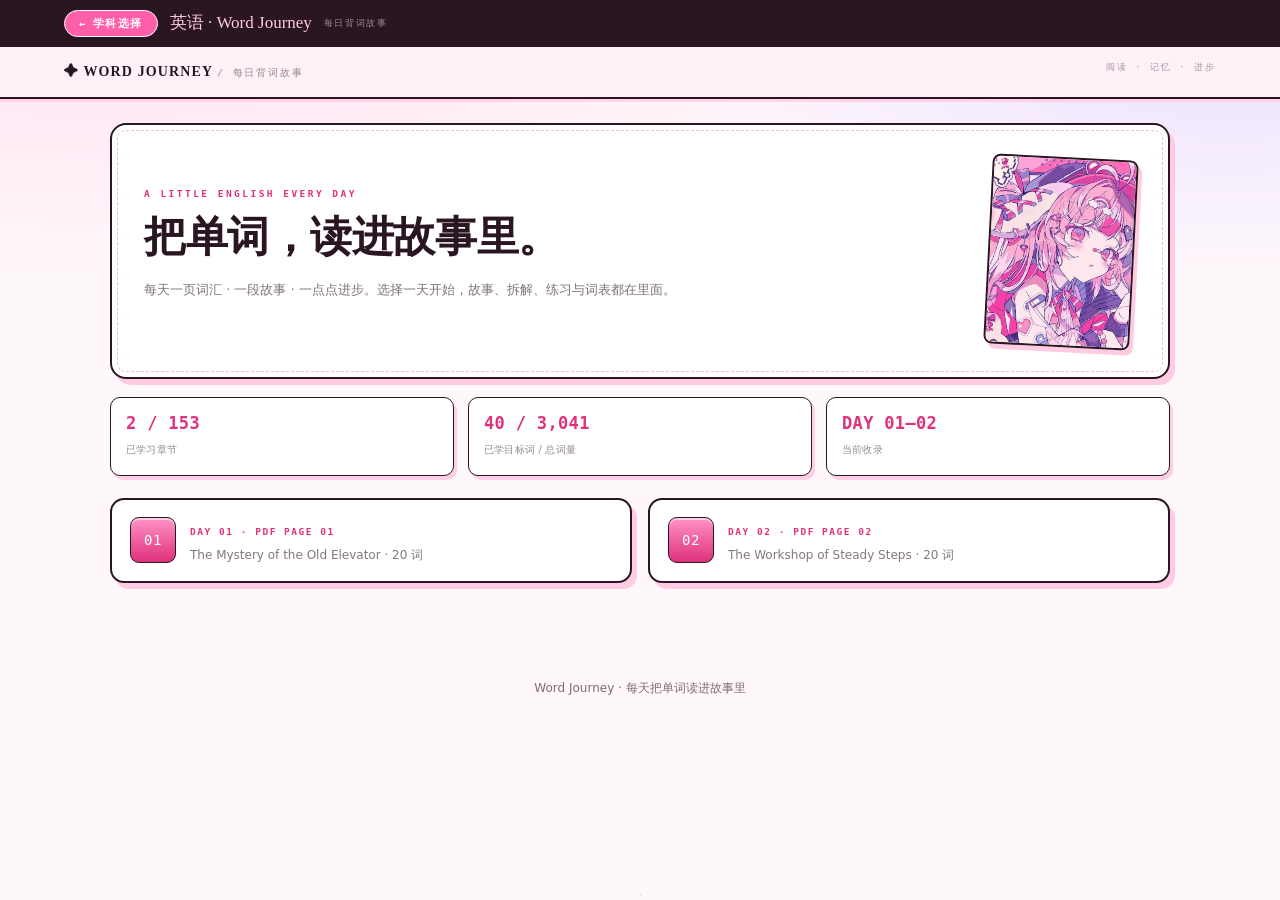
==== subjects/english/index.html @ a24a2083 "Initial commit: Y2K study room (WIP)" ====
<!DOCTYPE html>
<html lang="zh-CN"><head><meta name="robots" content="noindex, nofollow"/><meta charset="utf-8"/><meta content="width=device-width, initial-scale=1" name="viewport"/>
<title>Word Journey · 每日背词故事</title>
<style>
:root{--paper:#fff8fb;--card:#fff8fb;--ink:#2a1622;--muted:#7a6472;--sage:#ffe4f0;--green:#e0317c;--line:#f0dbe6;--gold:#ff8fc4}
*{box-sizing:border-box}body{margin:0;background:var(--paper);color:var(--ink);font:15px/1.7 system-ui,-apple-system,"Segoe UI",sans-serif}header{padding:16px max(5vw,20px);background:#fff8fbed;position:sticky;top:0;border-bottom:1px solid var(--line);backdrop-filter:blur(10px);z-index:2;display:flex;justify-content:space-between}.brand{font-weight:800}.brand span{color:var(--green)}main{max-width:1100px;margin:auto;padding:30px 20px 70px}.hero{padding:34px;background:linear-gradient(120deg,#e7eee4,#f3eadb);border-radius:24px;display:flex;justify-content:space-between;align-items:center}.eyebrow{font-size:12px;letter-spacing:2px;color:var(--green);font-weight:800}.hero h1{font-size:clamp(28px,4vw,42px);margin:8px 0}.hero p{color:#5d6a60;max-width:550px}.book{font-size:78px}.stats{display:grid;grid-template-columns:repeat(3,1fr);gap:12px;margin:18px 0}.stat,.panel{background:var(--card);border:1px solid var(--line);border-radius:18px;padding:18px}.stat b{font-size:23px;display:block}.stat small,.muted{color:var(--muted)}.layout{display:grid;grid-template-columns:235px 1fr;gap:18px}.panel h3{margin:0 0 14px}.days{display:grid;grid-template-columns:repeat(5,1fr);gap:7px}.day{display:block;text-align:center;text-decoration:none;padding:8px 0;border:1px solid var(--line);background:white;border-radius:9px;color:var(--muted);font-size:13px}.day.active{background:var(--green);color:white;border-color:var(--green)}.day.pending{opacity:.48}.progress{height:6px;background:#eee;border-radius:10px;margin:12px 0}.progress span{display:block;width:.65%;height:100%;background:var(--green)}.head{display:flex;justify-content:space-between;gap:12px}.head h2{margin:4px 0;font-size:26px}.tag{background:var(--sage);color:var(--green);padding:5px 10px;border-radius:30px;font-size:12px;height:max-content}.controls{display:flex;flex-wrap:wrap;gap:8px;margin:16px 0}.toggle{position:absolute;opacity:0;width:1px;height:1px}.control-label{display:inline-block;border:1px solid var(--line);background:white;border-radius:10px;padding:9px 12px;cursor:pointer;user-select:none;font-size:14px}.control-label.primary{background:var(--green);color:white;border-color:var(--green)}.control-label:hover{filter:brightness(.97)}.story{font:18px/1.95 Georgia,"Times New Roman",serif;padding:5px 2px}.story p{margin:0 0 17px}.word{font-weight:bold;color:#c02361;background:linear-gradient(transparent 60%,#e6eee0 60%)}.translation,.answers{display:none;background:#fff8fb;border-left:3px solid #a2e5df;padding:14px;margin:15px 0;border-radius:0 12px 12px 0}.section{margin-top:25px}.table{border-collapse:collapse;width:100%;font-size:14px}.table th,.table td{text:text-align:left;text-align:left;border-bottom:1px solid var(--line);padding:10px}.table th{color:var(--muted);background:#fdf5fa}.table td:nth-child(2){font-weight:bold;color:var(--green)}.tip{background:#fdf5fa;padding:14px;border-radius:12px;color:#6b5560}.quiz{display:grid;gap:9px}.q{padding:12px;border:1px solid var(--line);border-radius:11px}.q input{border:0;border-bottom:1px solid #ccc;padding:5px;width:125px;font:inherit}.notice{margin-top:18px;background:#f4f1e8;padding:15px;border-radius:12px;color:#6b5560}.coming{margin-top:20px;padding:15px;border:1px dashed #d7d6cd;border-radius:12px;color:var(--muted)}footer{text-align:center;color:var(--muted);font-size:12px;padding:25px}
/* Native HTML disclosure widgets: no JavaScript required */
details.disclosure{margin:16px 0;border:1px solid var(--line);border-radius:12px;background:#fff;padding:12px 15px}details.disclosure>summary{cursor:pointer;font-weight:700;color:var(--green);list-style:none}details.disclosure>summary::-webkit-details-marker{display:none}details.disclosure>summary:after{content:"＋";float:right}details.disclosure[open]>summary:after{content:"－"}details.disclosure .inside{padding-top:12px}
@media(max-width:760px){.layout{grid-template-columns:1fr}.hero{padding:23px}.book{font-size:55px}.stats{gap:7px}.stat{padding:12px}.days{grid-template-columns:repeat(7,1fr)}}

/* Interactive word hints and quiz grading */
.wordhint{display:inline;position:relative} .wordhint>summary{display:inline;cursor:pointer;color:#c02361;font-weight:700;text-decoration:none;list-style:none} .wordhint>summary::-webkit-details-marker{display:none} .wordhint[open]>.hintbox{display:inline-block} .hintbox{display:none;position:relative;background:#fff8fb;border:1px solid #a2e5df;box-shadow:0 5px 16px #2a162218;border-radius:9px;padding:7px 10px;margin:3px 4px;font:13px/1.5 system-ui,sans-serif;color:#2a1622;vertical-align:middle} .hintbox b{color:#e0317c}
.quiz-tools{display:flex;flex-wrap:wrap;gap:8px;margin:14px 0} .quiz-btn{border:1px solid var(--line);border-radius:10px;background:var(--green);color:white;padding:9px 14px;font:inherit;cursor:pointer} .quiz-btn.secondary{background:white;color:var(--ink)} .quiz .q{display:flex;align-items:center;gap:8px;flex-wrap:wrap} .quiz .q input{width:min(240px,48vw);border:1px solid #cfcfc5;border-radius:7px;padding:7px 9px;background:#fff8fb} .quiz .q.correct{border-color:#2fb6b0;background:#effbf9} .quiz .q.incorrect{border-color:#e8709f;background:#fff1f7} .feedback{font-size:13px;font-weight:700} .grade-summary{display:none;padding:12px 15px;border-radius:12px;background:#f5f2fa;margin:12px 0;font-weight:700}

/* Click-to-translate every word in the English story */
.story .wordhint{display:inline-block;position:relative;vertical-align:baseline}
.story .wordhint>summary{display:inline;cursor:pointer;color:inherit;font-weight:inherit;text-decoration:none;list-style:none}
.story .wordhint>summary::-webkit-details-marker{display:none}
.story .wordhint .hintbox{display:none;position:absolute;z-index:5;left:0;top:calc(100% + 4px);min-width:125px;max-width:220px;white-space:normal;background:#fff8fb;border:1px solid #a2e5df;box-shadow:0 5px 16px #2a162218;border-radius:9px;padding:7px 10px;font:13px/1.5 system-ui,sans-serif;color:#2a1622}
.story .wordhint[open] .hintbox{display:block}
.story .wordhint.target-word>summary{font-weight:700;color:#c02361;background:linear-gradient(transparent 60%,#e6eee0 60%)}


/* New independent sentence-analysis module; deliberately does not alter existing lesson styling */
.grammar-module{margin-top:24px;border:1px solid var(--line);border-radius:18px;background:var(--card);padding:18px}
.grammar-module>summary{cursor:pointer;list-style:none;font-weight:800;color:var(--green);font-size:18px}
.grammar-module>summary::-webkit-details-marker{display:none}
.grammar-module>summary:after{content:"＋";float:right}
.grammar-module[open]>summary:after{content:"－"}
.grammar-intro{background:#fdf5fa;padding:12px;border-radius:12px;margin:12px 0;color:#6b5560}
.grammar-sentence{border:1px solid var(--line);border-radius:12px;padding:13px;margin:12px 0;background:#fff8fb}
.grammar-sentence h4{margin:0 0 8px;color:var(--green)}
.grammar-sentence .en{font:18px/1.8 Georgia,"Times New Roman",serif}
.grammar-sentence .zh{color:var(--muted);margin:5px 0 10px}
.grammar-sentence .explain{font-size:14px;line-height:1.75}
.grammar-sentence details.word-explain{display:inline-block;margin:4px 2px;vertical-align:baseline}
.grammar-sentence details.word-explain summary{cursor:pointer;display:inline;color:var(--green);font-weight:700;list-style:none;border-bottom:1px dotted #9eb59e}
.grammar-sentence details.word-explain summary::-webkit-details-marker{display:none}
.grammar-sentence details.word-explain .why{display:block;background:#fff8fb;border:1px solid #a2e5df;border-radius:9px;padding:8px 10px;margin-top:5px;max-width:520px}

.grammar-module .grammar-map{background:#f5f7f3;border:1px solid var(--line);border-radius:12px;padding:13px 15px;margin:14px 0 18px;line-height:1.75}.grammar-module .grammar-tags{display:flex;flex-wrap:wrap;gap:6px;margin:8px 0 12px}.grammar-module .grammar-tag{display:inline-block;background:#e8efe5;color:#355d3a;border-radius:999px;padding:3px 9px;font-size:12px}.grammar-module .grammar-map small{color:var(--muted)}

.advanced-fill{display:block;width:100%;max-width:100%;min-width:0;overflow:visible;box-sizing:border-box}
.advanced-fill .inside,.advanced-fill .section{width:100%;max-width:100%;min-width:0;box-sizing:border-box}
.advanced-fill .fill-bank{border:1px solid var(--line);background:#f5f7f3;border-radius:12px;padding:12px;margin:12px 0;width:100%;max-width:100%;box-sizing:border-box}
.advanced-fill .fill-words{margin-top:6px;line-height:1.9;overflow-wrap:anywhere;word-break:normal}
.advanced-fill .fill-passage{display:block;line-height:2;padding:12px 0;width:100%;max-width:100%;min-width:0;box-sizing:border-box;overflow-wrap:normal;word-break:normal;white-space:normal}
.advanced-fill .fill-slot{display:inline-block;vertical-align:baseline;white-space:nowrap;max-width:100%;margin:2px 2px;box-sizing:border-box}
.advanced-fill .fill-slot select{display:inline-block;flex:none;box-sizing:border-box;border:1px solid #cfcfc5;border-radius:7px;background:#fff8fb;padding:5px 7px;width:132px;min-width:132px;max-width:132px;font:inherit;font-size:14px;vertical-align:baseline;white-space:normal}
.advanced-fill .fill-controls{display:flex;gap:8px;flex-wrap:wrap;margin:12px 0}
.advanced-fill .fill-result{display:none;padding:12px;border-radius:12px;background:#f5f2fa;margin:12px 0;font-weight:700;overflow-wrap:anywhere}
.advanced-fill .fill-explanations{border-top:1px solid var(--line);padding-top:12px;width:100%;max-width:100%;min-width:0;overflow-wrap:anywhere;box-sizing:border-box}
.advanced-fill .fill-translation{background:#fdf5fa;border-radius:12px;padding:14px;line-height:1.9}
.advanced-fill .fill-pos-grid{display:grid;grid-template-columns:repeat(2,minmax(0,1fr));gap:12px;margin:12px 0}
.advanced-fill .fill-pos-card{border:1px solid var(--line);border-radius:12px;background:#fff8fb;padding:12px;min-width:0}
.advanced-fill .fill-pos-title{font-weight:800;color:var(--green);border-bottom:1px solid var(--line);padding-bottom:7px;margin-bottom:8px}
.advanced-fill .fill-pos-item{display:flex;gap:10px;align-items:baseline;flex-wrap:wrap;padding:4px 0;line-height:1.7}
.advanced-fill .fill-pos-item b{min-width:100px;color:#2a1622}
.advanced-fill .fill-pos-item span{color:var(--muted)}
.advanced-fill .fill-explanations ol{padding-left:1.5em;line-height:1.9}
.advanced-fill .fill-explanations li{margin:0 0 9px}
.advanced-fill select.correct{border-color:#2fb6b0;background:#effbf9}
.advanced-fill select.incorrect{border-color:#e8709f;background:#fff1f7}
@media(max-width:700px){.advanced-fill .fill-passage{font-size:15px;line-height:1.9;padding:8px 0}.advanced-fill .fill-slot select{width:124px;min-width:124px;max-width:124px;font-size:13px;padding:4px}.advanced-fill .fill-pos-grid{grid-template-columns:1fr}.advanced-fill .fill-pos-item b{min-width:90px}}

/* Final overflow fix: allow grid content to shrink and inline blanks to wrap naturally */
.layout{grid-template-columns:235px minmax(0,1fr)}
.layout>*{min-width:0}
.advanced-fill{width:100%;min-width:0;max-width:100%;overflow:hidden}
.advanced-fill .inside,.advanced-fill .section,.advanced-fill .fill-passage{min-width:0;width:100%;max-width:100%;overflow-wrap:break-word;word-wrap:break-word}
.advanced-fill .fill-passage{white-space:normal;line-height:2.05}
.advanced-fill .fill-slot{display:inline;white-space:normal;max-width:100%;margin:0 1px}
.advanced-fill .fill-slot select{display:inline;width:clamp(88px,11vw,118px);min-width:0;max-width:100%;vertical-align:baseline;padding:4px 5px;font-size:13px}
.advanced-fill .fill-bank,.advanced-fill .fill-explanations,.advanced-fill .fill-translation{min-width:0;max-width:100%;overflow-wrap:anywhere}
@media(max-width:760px){.layout{grid-template-columns:minmax(0,1fr)}.advanced-fill .fill-slot select{width:108px;max-width:100%;font-size:12px}}

/* ===== 进阶练习美化覆盖层（题目与批改逻辑不变） ===== */
#advanced-fill .section h3{font-size:20px;margin:4px 0 6px;letter-spacing:.2px}
#advanced-fill .section>p.muted{background:#fdf5fa;border-left:3px solid var(--sage);padding:10px 12px;border-radius:0 10px 10px 0;margin:10px 0 16px;line-height:1.8}
#advanced-fill .fill-bank{background:linear-gradient(135deg,#f3f7f1,#f8f5ec);border:1px solid var(--line);border-radius:16px;padding:16px 18px;box-shadow:0 2px 10px #2a16220a}
#advanced-fill .fill-bank>b{display:inline-flex;align-items:center;gap:6px;color:var(--green);font-size:13px;letter-spacing:.5px}
#advanced-fill .fill-words{display:flex;flex-wrap:wrap;gap:8px;margin-top:12px}
#advanced-fill .fw-chip{display:inline-flex;align-items:center;padding:6px 12px;border-radius:999px;background:#fff8fb;border:1px solid var(--line);font:600 13px/1.2 Georgia,"Times New Roman",serif;color:#2a1622;box-shadow:0 1px 3px #2a162208}
#advanced-fill .fw-chip:nth-child(odd){background:#f3f7f1}
#advanced-fill .fill-passage{background:var(--card);border:1px solid var(--line);border-radius:18px;padding:22px 22px 18px;font:17px/2.1 Georgia,"Times New Roman",serif;box-shadow:0 2px 12px #2a16220a;margin:6px 0}
#advanced-fill .fill-slot{margin:0 3px}
#advanced-fill .fill-slot select{border:1px solid #d3d6c9;border-radius:10px;background:#fbfcf7;padding:5px 8px;font:600 13px system-ui,sans-serif;color:#2a1622;box-shadow:inset 0 1px 2px #2a162208;transition:border-color .15s,box-shadow .15s,background .15s}
#advanced-fill .fill-slot select:focus{outline:none;border-color:var(--green);box-shadow:0 0 0 3px #ffe4f0}
#advanced-fill .fill-slot select.correct{border-color:#2fb6b0;background:#effbf9;box-shadow:0 0 0 3px #e3f0e2}
#advanced-fill .fill-slot select.incorrect{border-color:#e8709f;background:#fff1f7;box-shadow:0 0 0 3px #fbe7e4}
#advanced-fill .fill-controls{margin:16px 0 4px}
#advanced-fill .fill-controls .quiz-btn{border-radius:12px;padding:10px 18px;font-weight:700;box-shadow:0 2px 6px #2a162214;transition:transform .12s,filter .12s}
#advanced-fill .fill-controls .quiz-btn:hover{filter:brightness(1.03);transform:translateY(-1px)}
#advanced-fill .fill-controls .quiz-btn.secondary{background:white}
#advanced-fill .fill-result{border-radius:14px;padding:14px 16px;background:linear-gradient(135deg,#f5f2fa,#e9f1e6);border-left:4px solid var(--green);box-shadow:0 2px 8px #2a16220a}
#advanced-fill .fill-explanations{border-top:1px dashed var(--line);padding-top:18px;margin-top:18px}
#advanced-fill .fill-explanations h4{margin:18px 0 10px;font-size:15px;color:var(--green)}
#advanced-fill .fill-translation{background:linear-gradient(135deg,#fdf5fa,#f4f1e6);border:1px solid var(--line);border-left:4px solid var(--gold);border-radius:14px;padding:16px 18px}
#advanced-fill .fill-pos-grid{gap:14px}
#advanced-fill .fill-pos-card{background:#fff;border:1px solid var(--line);border-radius:16px;padding:14px 16px;box-shadow:0 1px 6px #2a162208;border-top:3px solid var(--sage)}
#advanced-fill .fill-pos-title{display:inline-block;color:var(--green);background:#eef3ea;border-radius:999px;padding:4px 12px;font-size:13px;border-bottom:none;margin-bottom:10px}
#advanced-fill .fill-pos-item b{color:#2a1622}
#advanced-fill .fill-explanations ol{list-style:none;padding-left:0;display:grid;gap:10px}
#advanced-fill .fill-explanations li{background:#fff8fb;border:1px solid var(--line);border-radius:12px;padding:11px 14px 11px 42px;position:relative;line-height:1.75}
#advanced-fill .fill-explanations li::before{content:counter(list-item);position:absolute;left:12px;top:11px;width:20px;height:20px;border-radius:50%;background:var(--sage);color:var(--green);font-size:12px;font-weight:800;display:flex;align-items:center;justify-content:center}
#advanced-fill .fill-explanations>p{background:#fdf5fa;border:1px dashed #d9d2bd;border-radius:12px;padding:12px 14px;color:#6b5560;margin-top:12px;line-height:1.8}
@media(max-width:700px){#advanced-fill .fill-passage{padding:16px 15px;font-size:15px}#advanced-fill .fill-pos-grid{grid-template-columns:1fr}}



@import url("https://miaoda.feishu.cn/fonts/css2?family=Mali:wght@400;500;600&family=Itim&display=swap");
/* ===== Momonga Fluffy Sky · 主题覆盖层（题目与逻辑不变） ===== */
:root{
  --mo-sky:#ffc9e2; --mo-sky-deep:#e0317c; --mo-cream:#fff1f8; --mo-paper:#fff8fb;
  --mo-blush:#ff9ecb; --mo-blush-deep:#e0317c; --mo-sage:#a2e5df; --mo-ink:#2a1622;
  --mo-ink-soft:rgba(42,22,34,.55); --mo-line:rgba(42,22,34,.28); --mo-sky-soft:#ffe4f0;
  --mo-field:#fff8fb;
}
::selection{background:var(--mo-sky);color:var(--mo-ink)}
body{
  font-family:"Mali","Itim","PingFang SC","Hiragino Sans GB","Microsoft YaHei",system-ui,sans-serif;
  color:var(--mo-ink);
  background:#b7d9f2 url("../../assets/img/60a34b94.jpg") center bottom / cover no-repeat fixed;
}
@media(max-width:1000px){ body{background-image:url("../../assets/img/34bedcdf.jpg")} }

/* 顶栏 */
header{background:var(--mo-cream);border-bottom:2px solid var(--mo-ink);box-shadow:0 3px 0 rgba(255,201,226,.7);backdrop-filter:none}
.brand{font-family:"Itim","Mali",sans-serif;letter-spacing:.5px}
.brand span{color:var(--mo-sky-deep)}
.muted{color:var(--mo-ink-soft)}

/* 主视觉 */
.hero{position:relative;overflow:hidden;background:var(--mo-paper);border:2px solid var(--mo-ink);
  border-radius:22px;outline:1.5px dashed rgba(224,49,124,.55);outline-offset:-8px;
  box-shadow:0 4px 0 rgba(255,201,226,.9);padding:34px}
.hero::after{content:"";position:absolute;top:10px;right:20px;width:196px;aspect-ratio:900/294;
  background:url("../../assets/img/73f0f8f2.png") center/contain no-repeat;pointer-events:none}
.eyebrow{color:var(--mo-sky-deep);letter-spacing:3px}
.hero h1{font-family:"Itim","Mali",sans-serif;color:var(--mo-ink)}
.hero p{color:#6d5a61;max-width:46%}
.book{display:none}

/* 统计卡片 */
.stats{gap:14px}
.stat{background:var(--mo-paper);border:2px solid var(--mo-ink);border-radius:20px;box-shadow:0 4px 0 rgba(255,201,226,.9)}
.stat b{color:var(--mo-sky-deep);font-family:"Itim"}
.stat small{color:var(--mo-ink-soft)}

/* 侧栏目录 */
.panel{background:var(--mo-paper);border:2px solid var(--mo-ink);border-radius:22px;box-shadow:0 4px 0 rgba(255,201,226,.9)}
.panel h3{color:var(--mo-ink)}
.progress{background:var(--mo-sky-soft)}
.progress span{background:var(--mo-sky-deep)}
.days{gap:8px}
.day{background:#fff;border:1.5px solid var(--mo-line);border-radius:12px;color:var(--mo-ink-soft);font-family:"Mali"}
.day.active{background:var(--mo-sky);color:var(--mo-ink);border-color:var(--mo-ink);box-shadow:0 2px 0 rgba(42,22,34,.25)}
.day.pending{opacity:.6}

/* 标题与标签 */
.head h2{font-family:"Itim","Mali",sans-serif;color:var(--mo-ink)}
.tag{background:var(--mo-sky-soft);color:var(--mo-sky-deep);border:1.5px solid var(--mo-line)}

/* 故事与点词提示 */
.story{font-family:"Mali",Georgia,"Times New Roman",serif}
.story .wordhint.target-word>summary{color:var(--mo-sky-deep);background:linear-gradient(transparent 60%,#dcebf6 60%)}
.hintbox{background:#fff;border:1.5px solid var(--mo-line);border-radius:14px;box-shadow:0 5px 16px rgba(42,22,34,.18)}
.hintbox b{color:var(--mo-sky-deep)}

/* 折叠卡片 */
details.disclosure{background:var(--mo-paper);border:2px solid var(--mo-ink);border-radius:20px;box-shadow:0 4px 0 rgba(255,201,226,.9)}
details.disclosure>summary{color:var(--mo-sky-deep);font-family:"Itim","Mali",sans-serif}
details.disclosure>summary:after{color:var(--mo-sky-deep)}

/* 表格 / 提示 / 基础测试 */
.section h3{font-family:"Itim","Mali",sans-serif;color:var(--mo-ink)}
.table th{background:var(--mo-cream);color:var(--mo-ink)}
.table td:nth-child(2){color:var(--mo-sky-deep)}
.table td{border-bottom:1px dashed var(--mo-line)}
.tip{background:rgba(198,216,181,.35);border:1.5px dashed rgba(184,112,143,.5);border-radius:16px;color:#5f5357}
.tip b{color:var(--mo-blush-deep)}
.q{background:#fff;border:1.5px solid var(--mo-line);border-radius:14px}
.q input{background:var(--mo-field);border:1.5px solid var(--mo-line)!important;border-radius:10px;color:var(--mo-ink)}
.q input:focus{border-color:var(--mo-sky-deep)!important;box-shadow:0 0 0 3px rgba(255,201,226,.55)}
.quiz-btn{background:var(--mo-sky);color:var(--mo-ink);border:2px solid var(--mo-ink);border-radius:999px;box-shadow:0 3px 0 rgba(42,22,34,.25);font-family:"Mali";font-weight:600}
.quiz-btn.secondary{background:#fff;color:var(--mo-ink)}
.q.correct{border-color:#9ccfae;background:#f0f9f2}
.q.incorrect{border-color:#e8a0a0;background:#fff4f3}
.grade-summary{background:var(--mo-sky-soft);border-left:4px solid var(--mo-sky-deep)}
.coming{border:1.5px dashed var(--mo-line);background:var(--mo-paper);color:var(--mo-ink-soft)}
footer{color:var(--mo-ink-soft)}
footer::before{content:"";display:block;height:34px;background:url("../../assets/img/64ac27c3.png") center/contain no-repeat;margin-bottom:10px}

/* 语法拆解模块 */
.grammar-module{background:var(--mo-paper)!important;border:2px solid var(--mo-ink)!important;border-radius:22px!important;box-shadow:0 4px 0 rgba(255,201,226,.9)}
.grammar-module>summary{color:var(--mo-sky-deep);font-family:"Itim","Mali",sans-serif}
.grammar-map{background:var(--mo-sky-soft)!important;border:1.5px dashed var(--mo-sky-deep)!important}
.grammar-map strong{color:var(--mo-ink)}
.grammar-tag{background:var(--mo-sage)!important;color:var(--mo-ink)!important;border-radius:999px}
.grammar-intro{background:rgba(198,216,181,.25)!important;border-radius:14px!important;color:#5f5357}
.grammar-sentence{background:#fff!important;border:1.5px solid var(--mo-line)!important;border-radius:18px!important}
.grammar-sentence h4{color:var(--mo-sky-deep);font-family:"Itim","Mali",sans-serif}
.word-explain summary{color:var(--mo-sky-deep)!important;border-bottom-color:var(--mo-sky)!important}
.word-explain .why{background:var(--mo-sky-soft)!important;border:1.5px solid var(--mo-sky)!important;border-radius:12px!important}

/* 进阶练习模块 */
#advanced-fill .section h3{font-family:"Itim","Mali",sans-serif;color:var(--mo-ink)}
#advanced-fill .section>p.muted{background:var(--mo-sky-soft);border-left:3px solid var(--mo-sky);border-radius:0 14px 14px 0}
#advanced-fill .fill-bank{background:var(--mo-cream);border:2px solid var(--mo-ink);border-radius:20px;box-shadow:0 4px 0 rgba(255,201,226,.9)}
#advanced-fill .fill-bank>b{color:var(--mo-ink)}
#advanced-fill .fw-chip{background:#fff;border:1.5px solid var(--mo-line);color:var(--mo-sky-deep);border-radius:999px}
#advanced-fill .fw-chip:nth-child(odd){background:var(--mo-sky-soft)}
#advanced-fill .fill-passage{background:var(--mo-paper);border:2px solid var(--mo-ink);border-radius:20px;box-shadow:0 4px 0 rgba(255,201,226,.9);font-family:"Mali",Georgia,serif}
#advanced-fill .fill-slot select{background:var(--mo-field);border:1.5px solid var(--mo-line);border-radius:10px;color:var(--mo-ink)}
#advanced-fill .fill-slot select:focus{border-color:var(--mo-sky-deep);box-shadow:0 0 0 3px rgba(255,201,226,.55)}
#advanced-fill .fill-result{background:var(--mo-sky-soft);border-left:4px solid var(--mo-sky-deep)}
#advanced-fill .fill-translation{background:var(--mo-cream);border-left:4px solid var(--mo-blush)}
#advanced-fill .fill-pos-card{background:#fff;border:1.5px solid var(--mo-line);border-top:3px solid var(--mo-sage);border-radius:18px}
#advanced-fill .fill-pos-title{background:var(--mo-sky-soft);color:var(--mo-sky-deep)}
#advanced-fill .fill-pos-item b{color:var(--mo-sky-deep)}
#advanced-fill .fill-explanations h4{color:var(--mo-sky-deep)}
#advanced-fill .fill-explanations li{background:#fffafc;border:1.5px solid var(--mo-line)}
#advanced-fill .fill-explanations li::before{background:var(--mo-sky);color:var(--mo-ink)}
#advanced-fill .fill-explanations>p{background:rgba(198,216,181,.25);border:1.5px dashed var(--mo-line)}

@media(max-width:700px){
  .hero{padding:22px 18px}
  .hero::after{width:120px;top:8px;right:10px;opacity:.9}
  .hero p{max-width:100%}
  .stats{grid-template-columns:1fr;gap:10px}
  .stat{padding:14px}
  .stat,.panel,.grammar-sentence{border-radius:18px}
}

/* ===== 睡鼠贴纸装饰（内容与逻辑不变） ===== */
.panel h3{display:flex;align-items:center;gap:8px}
.panel h3::before{content:"";flex:none;width:34px;height:34px;background:url("../../assets/img/60cd8601.png") center/contain no-repeat}
.grammar-module{position:relative}
.grammar-module::before{content:"";position:absolute;top:12px;right:18px;width:86px;aspect-ratio:260/256;background:url("../../assets/img/7852ae2c.png") center/contain no-repeat;pointer-events:none;opacity:.95}
#advanced-fill .fill-bank>b{display:inline-flex;align-items:center;gap:7px}
#advanced-fill .fill-bank>b::before{content:"";width:22px;height:22px;background:url("../../assets/img/60cd8601.png") center/contain no-repeat}
@media(max-width:700px){
  .grammar-module::before{display:none}
}


/* ===== 应用壳层：首页卡片 + 视图切换 ===== */
.hidden{display:none!important}
.app-main{max-width:1100px;margin:0 auto;padding:24px 20px 70px}
#view-app{min-height:100vh}
.topbar{display:flex;align-items:center;gap:14px;padding:14px max(5vw,20px);
  background:var(--mo-cream,#fff1f8);border-bottom:2px solid var(--mo-ink,#2a1622)}
.back-btn{border:2px solid var(--mo-ink,#2a1622);background:#fff;color:var(--mo-sky-deep,#e0317c);
  border-radius:999px;padding:8px 18px;font:600 14px "Mali",inherit;cursor:pointer;
  box-shadow:0 2px 0 rgba(42,22,34,.2)}
.back-btn:hover{background:var(--mo-sky-soft,#ffe4f0)}
.topbar .cur{font-family:"Itim","Mali",sans-serif;font-weight:700;font-size:17px;color:var(--mo-ink,#2a1622)}
.home-btns{display:grid;grid-template-columns:repeat(3,1fr);gap:16px;margin-top:22px}
.home-card{background:var(--mo-paper,#fff8fb);border:2px solid var(--mo-ink,#2a1622);border-radius:22px;
  box-shadow:0 4px 0 rgba(255,201,226,.9);padding:28px 22px;text-align:center;cursor:pointer;
  font-family:inherit;color:var(--mo-ink,#2a1622);transition:transform .15s,border-color .15s}
.home-card:hover{transform:translateY(-3px);border-color:var(--mo-sky-deep,#e0317c)}
.home-card .ic{font-size:34px}
.home-card .t{font-family:"Itim","Mali",sans-serif;font-size:19px;font-weight:700;margin:10px 0 6px}
.home-card .d{font-size:13px;color:var(--mo-ink-soft,rgba(42,22,34,.55));line-height:1.7}
.module{animation:fadeIn .18s ease}
@keyframes fadeIn{from{opacity:0;transform:translateY(6px)}to{opacity:1;transform:none}}
/* 练习中心 tab */
.seg{display:inline-flex;background:#fff;border:2px solid var(--mo-ink,#2a1622);border-radius:999px;
  padding:4px;gap:4px;margin:4px 0 18px;flex-wrap:wrap}
.seg button{border:none;background:transparent;padding:9px 22px;border-radius:999px;
  font:600 14px "Mali",inherit;cursor:pointer;color:var(--mo-ink-soft,rgba(42,22,34,.55))}
.seg button.active{background:var(--mo-sky,#ffc9e2);color:var(--mo-ink,#2a1622)}
.panel-card{background:var(--mo-paper,#fff8fb);border:2px solid var(--mo-ink,#2a1622);border-radius:22px;
  box-shadow:0 4px 0 rgba(255,201,226,.9);padding:22px}
/* 词汇总表 */
.vocab-toolbar{display:flex;gap:12px;align-items:center;flex-wrap:wrap;margin:4px 0 18px}
.vocab-toolbar .search{flex:1;max-width:340px;border:2px solid var(--mo-ink,#2a1622);border-radius:999px;
  padding:10px 16px;font:inherit;background:#fff8fb;color:var(--mo-ink,#2a1622);outline:none}
.vocab-toolbar .search:focus{border-color:var(--mo-sky-deep,#e0317c);box-shadow:0 0 0 3px rgba(255,201,226,.55)}
.vocab-toolbar .count{font-size:13.5px;color:var(--mo-ink-soft,rgba(42,22,34,.55));font-weight:600}
.v-list{display:grid;grid-template-columns:repeat(2,minmax(0,1fr));gap:12px}
.v-item{background:var(--mo-paper,#fff8fb);border:2px solid var(--mo-ink,#2a1622);border-radius:18px;
  padding:13px 15px;display:flex;gap:11px;align-items:flex-start;box-shadow:0 3px 0 rgba(255,201,226,.9)}
.v-idx{flex:none;width:28px;height:28px;border-radius:10px;background:var(--mo-sky-soft,#ffe4f0);
  color:var(--mo-sky-deep,#e0317c);font-weight:800;font-size:13px;display:flex;align-items:center;justify-content:center}
.speak-btn{flex:none;border:1.5px solid var(--mo-ink,#2a1622);background:#fff;border-radius:9px;width:30px;height:30px;
  cursor:pointer;font-size:14px;line-height:1;color:var(--mo-sky-deep,#e0317c);display:inline-flex;align-items:center;justify-content:center}
.speak-btn:hover{background:var(--mo-sky-soft,#ffe4f0);border-color:var(--mo-sky-deep,#e0317c)}
.v-main{flex:1;min-width:0}
.v-row{display:flex;align-items:baseline;gap:8px;flex-wrap:wrap}
.v-word{font-family:"Itim","Mali",sans-serif;font-size:17px;font-weight:800;color:var(--mo-ink,#2a1622)}
.v-pos{background:var(--mo-sky-soft,#ffe4f0);color:var(--mo-sky-deep,#e0317c);border-radius:999px;
  padding:2px 10px;font-size:12px;font-weight:600}
.v-mean{color:var(--mo-ink-soft,rgba(42,22,34,.55));font-size:13.5px;margin-top:3px;line-height:1.6}
.v-empty{background:var(--mo-paper,#fff8fb);border:1.5px dashed var(--mo-ink,#2a1622);border-radius:16px;
  padding:28px;text-align:center;color:var(--mo-ink-soft,rgba(42,22,34,.55))}
@media(max-width:760px){
  .home-btns{grid-template-columns:1fr}
  .v-list{grid-template-columns:1fr}
  .panel-card{padding:16px}
}
</style>
<style>
/* ===== 多日应用壳层 ===== */
.hidden{display:none!important}
.app-main{max-width:1100px;margin:0 auto;padding:24px 20px 70px}
#view-app{min-height:100vh}
.topbar{display:flex;align-items:center;gap:14px;flex-wrap:wrap;padding:14px max(5vw,20px);
  background:var(--mo-cream,#fff1f8);border-bottom:2px solid var(--mo-ink,#2a1622)}
.back-btn{border:2px solid var(--mo-ink,#2a1622);background:#fff;color:var(--mo-sky-deep,#e0317c);
  border-radius:999px;padding:8px 18px;font:600 14px "Mali",inherit;cursor:pointer;
  box-shadow:0 2px 0 rgba(42,22,34,.2)}
.back-btn:hover{background:var(--mo-sky-soft,#ffe4f0)}
.topbar .cur{font-family:"Itim","Mali",sans-serif;font-weight:700;font-size:17px;color:var(--mo-ink,#2a1622)}
.day-pills{display:inline-flex;gap:6px;margin-left:auto;flex-wrap:wrap}
.day-pill{border:2px solid var(--mo-line,rgba(42,22,34,.28));background:#fff;border-radius:999px;
  padding:7px 16px;font:600 13px "Mali",inherit;cursor:pointer;color:var(--mo-ink-soft,rgba(42,22,34,.55))}
.day-pill.active{background:var(--mo-sky,#ffc9e2);color:var(--mo-ink,#2a1622);border-color:var(--mo-ink,#2a1622)}
.home-btns{display:grid;grid-template-columns:repeat(2,minmax(0,1fr));gap:16px;margin-top:22px}
.home-card{background:var(--mo-paper,#fff8fb);border:2px solid var(--mo-ink,#2a1622);border-radius:22px;
  box-shadow:0 4px 0 rgba(255,201,226,.9);padding:28px 22px;text-align:center;cursor:pointer;
  font-family:inherit;color:var(--mo-ink,#2a1622);transition:transform .15s,border-color .15s}
.home-card:hover{transform:translateY(-3px);border-color:var(--mo-sky-deep,#e0317c)}
.home-card .ic{font-size:34px}
.home-card .t{font-family:"Itim","Mali",sans-serif;font-size:19px;font-weight:700;margin:10px 0 6px}
.home-card .d{font-size:13px;color:var(--mo-ink-soft,rgba(42,22,34,.55));line-height:1.7}
.module{animation:fadeIn .18s ease}
@keyframes fadeIn{from{opacity:0;transform:translateY(6px)}to{opacity:1;transform:none}}
.seg{display:inline-flex;background:#fff;border:2px solid var(--mo-ink,#2a1622);border-radius:999px;
  padding:4px;gap:4px;margin:4px 0 18px;flex-wrap:wrap}
.seg button{border:none;background:transparent;padding:9px 22px;border-radius:999px;
  font:600 14px "Mali",inherit;cursor:pointer;color:var(--mo-ink-soft,rgba(42,22,34,.55))}
.seg button.active{background:var(--mo-sky,#ffc9e2);color:var(--mo-ink,#2a1622)}
.panel-card{background:var(--mo-paper,#fff8fb);border:2px solid var(--mo-ink,#2a1622);border-radius:22px;
  box-shadow:0 4px 0 rgba(255,201,226,.9);padding:22px}
.vocab-toolbar{display:flex;gap:12px;align-items:center;flex-wrap:wrap;margin:4px 0 18px}
.vocab-toolbar .search{flex:1;max-width:340px;border:2px solid var(--mo-ink,#2a1622);border-radius:999px;
  padding:10px 16px;font:inherit;background:#fff8fb;color:var(--mo-ink,#2a1622);outline:none}
.vocab-toolbar .search:focus{border-color:var(--mo-sky-deep,#e0317c);box-shadow:0 0 0 3px rgba(255,201,226,.55)}
.vocab-toolbar .count{font-size:13.5px;color:var(--mo-ink-soft,rgba(42,22,34,.55));font-weight:600}
.v-list{display:grid;grid-template-columns:repeat(2,minmax(0,1fr));gap:12px}
.v-item{background:var(--mo-paper,#fff8fb);border:2px solid var(--mo-ink,#2a1622);border-radius:18px;
  padding:13px 15px;display:flex;gap:11px;align-items:flex-start;box-shadow:0 3px 0 rgba(255,201,226,.9)}
.v-idx{flex:none;width:28px;height:28px;border-radius:10px;background:var(--mo-sky-soft,#ffe4f0);
  color:var(--mo-sky-deep,#e0317c);font-weight:800;font-size:13px;display:flex;align-items:center;justify-content:center}
.speak-btn{flex:none;border:1.5px solid var(--mo-ink,#2a1622);background:#fff;border-radius:9px;width:30px;height:30px;
  cursor:pointer;font-size:14px;line-height:1;color:var(--mo-sky-deep,#e0317c);display:inline-flex;align-items:center;justify-content:center}
.speak-btn:hover{background:var(--mo-sky-soft,#ffe4f0);border-color:var(--mo-sky-deep,#e0317c)}
.v-main{flex:1;min-width:0}
.v-row{display:flex;align-items:baseline;gap:8px;flex-wrap:wrap}
.v-word{font-family:"Itim","Mali",sans-serif;font-size:17px;font-weight:800;color:var(--mo-ink,#2a1622)}
.v-pos{background:var(--mo-sky-soft,#ffe4f0);color:var(--mo-sky-deep,#e0317c);border-radius:999px;
  padding:2px 10px;font-size:12px;font-weight:600}
.v-mean{color:var(--mo-ink-soft,rgba(42,22,34,.55));font-size:13.5px;margin-top:3px;line-height:1.6}
.v-empty{background:var(--mo-paper,#fff8fb);border:1.5px dashed var(--mo-ink,#2a1622);border-radius:16px;
  padding:28px;text-align:center;color:var(--mo-ink-soft,rgba(42,22,34,.55))}
@media(max-width:760px){
  .home-btns{grid-template-columns:1fr}
  .v-list{grid-template-columns:1fr}
  .panel-card{padding:16px}
  .day-pills{margin-left:0}
}
</style>
<style id="y2k-skin">
/* ============================================================
   Y2K 皮肤：把英语模块并入 STUDY ROOM 的粉色剪贴簿
   只覆盖颜色与形态，不改任何内容、结构与脚本
   ============================================================ */
:root{
  --paper:#fff8fb; --card:#fff; --ink:#2a1622; --muted:#7a6472;
  --sage:#ffe4f0; --green:#e0317c; --line:rgba(42,22,34,.16); --gold:#ff8fc4;
  --mo-sky:#ffc9e2; --mo-sky-deep:#e0317c; --mo-sky-soft:#ffe4f0;
  --mo-cream:#fff1f8; --mo-paper:#fff; --mo-field:#fff;
  --mo-blush:#ff9ecb; --mo-blush-deep:#e0317c; --mo-sage:#a2e5df;
  --mo-ink:#2a1622; --mo-ink-soft:rgba(42,22,34,.62); --mo-line:rgba(42,22,34,.18);
  --y2k-mono:"Space Mono",ui-monospace,monospace;
  --y2k-pixel:"Silkscreen",monospace;
  --y2k-serif:"Bodoni Moda",Georgia,serif;
  --y2k-script:"Playball",cursive;
  --y2k-cn:"PingFang SC","Hiragino Sans GB","Microsoft YaHei",system-ui,sans-serif;
}

::selection{background:#ff5fa8;color:#fff}

html body{
  background-color:#fff8fb !important;
  background-image:
    radial-gradient(120% 70% at 8% -10%, #ffd9ec, rgba(255,217,236,0) 58%),
    radial-gradient(90% 60% at 96% 0%, #e9ddff, rgba(233,221,255,0) 52%),
    radial-gradient(80% 50% at 50% 106%, #ffeaf4, rgba(255,234,244,0) 62%) !important;
  background-attachment:fixed !important;
  background-size:auto !important;
  color:var(--mo-ink);
  font-family:var(--y2k-cn) !important;
}

/* ---- 外层返回条：做成深色书脊 ---- */
#site-return{
  background:var(--mo-ink) !important;
  border-bottom:0 !important;
  box-shadow:none !important;
  padding:9px max(5vw,20px) !important;
}
#site-return a{
  background:#ff5fa8 !important; color:#fff !important;
  border:1.5px solid #fff !important; border-radius:999px !important;
  font-family:var(--y2k-mono) !important; font-size:10.5px !important;
  letter-spacing:.14em !important; text-transform:uppercase;
  padding:5px 14px !important; box-shadow:none !important;
  text-decoration:none;
}
#site-return a:hover{ background:#e0317c !important; transform:translateY(-1px) }
#site-return .name{
  color:#ffc9e2 !important; font-family:var(--y2k-script) !important;
  font-size:17px !important; font-weight:400 !important; letter-spacing:0 !important;
}
#site-return .note{
  color:rgba(255,255,255,.5) !important; font-family:var(--y2k-mono) !important;
  font-size:9px !important; letter-spacing:.18em !important;
}

/* ---- 站内顶栏 ---- */
header{
  background:#fff1f8 !important;
  border-bottom:2px solid var(--mo-ink) !important;
  padding-top:13px !important; padding-bottom:13px !important;
}
header>.brand{
  font-family:var(--y2k-serif) !important; font-weight:900 !important;
  font-size:14px !important; letter-spacing:.08em !important;
  text-transform:uppercase; color:var(--mo-ink) !important;
}
header>.brand span{
  font-family:var(--y2k-mono) !important; font-weight:400 !important;
  font-size:9.5px !important; letter-spacing:.2em !important;
  text-transform:none; color:rgba(42,22,34,.48) !important;
}
header>.muted{
  font-family:var(--y2k-mono) !important; font-size:9px !important;
  letter-spacing:.22em !important; text-transform:uppercase;
  color:rgba(42,22,34,.42) !important;
}

/* ---- 首页主视觉 ---- */
.hero{
  background:#fff !important;
  border:2px solid var(--mo-ink) !important;
  border-radius:16px !important;
  outline:1.5px dashed rgba(224,49,124,.32) !important;
  outline-offset:-8px !important;
  box-shadow:5px 6px 0 rgba(255,201,226,.95) !important;
  padding:30px 32px !important;
}
.hero::after{ display:none !important }
.eyebrow{
  font-family:var(--y2k-mono) !important; font-size:9.5px !important;
  letter-spacing:.26em !important; color:var(--mo-sky-deep) !important;
  font-weight:700 !important;
}
.hero h1{
  font-family:var(--y2k-cn) !important; font-weight:800 !important;
  letter-spacing:-.01em !important; color:var(--mo-ink) !important;
  line-height:1.3 !important;
}
.hero p{ font-size:13px !important; line-height:1.9 !important; color:rgba(42,22,34,.6) !important }

/* ---- 数据卡 ---- */
.stats .stat{
  background:#fff !important;
  border:1.5px solid var(--mo-ink) !important;
  border-radius:10px !important;
  box-shadow:3px 4px 0 rgba(255,201,226,.9) !important;
  padding:13px 15px !important;
}
.stat b{
  font-family:var(--y2k-pixel) !important; font-size:17px !important;
  letter-spacing:.02em; color:var(--mo-sky-deep) !important; line-height:1.5;
}
.stat small{
  font-size:10px !important; color:rgba(42,22,34,.5) !important;
  letter-spacing:.02em;
}

/* ---- 天数卡 ---- */
.home-card{
  background:#fff !important;
  border:2px solid var(--mo-ink) !important;
  border-radius:14px !important;
  box-shadow:5px 6px 0 rgba(255,201,226,.95) !important;
  padding:16px 18px !important;
  text-align:left !important;
  display:grid !important;
  grid-template-columns:auto minmax(0,1fr);
  gap:3px 14px;
  align-items:center;
}
.home-card:hover{
  transform:translateY(-4px) rotate(-.5deg) !important;
  box-shadow:7px 10px 0 rgba(224,49,124,.26) !important;
}
.home-card .ic{
  grid-row:1 / span 2;
  width:46px; height:46px; margin:0;
  display:grid; place-items:center;
  background:linear-gradient(180deg,#ff92c6,#e0317c);
  border:1.5px solid var(--mo-ink);
  border-radius:9px;
  box-shadow:inset 0 2px 0 rgba(255,255,255,.55);
  color:#fff !important;
  font-size:0 !important;
}
.home-card .ic b{
  font-family:var(--y2k-pixel); font-weight:400;
  font-size:14px !important; line-height:1; letter-spacing:.04em;
}
.home-card .t{
  font-family:var(--y2k-mono) !important; font-size:9.5px !important;
  font-weight:700 !important; letter-spacing:.16em !important;
  text-transform:uppercase; color:var(--mo-sky-deep) !important;
}
.home-card .d{
  font-size:12px !important; color:rgba(42,22,34,.58) !important;
  line-height:1.6 !important;
}

/* ---- 分段器 / 按钮 ---- */
.seg{
  background:#fff !important;
  border:2px solid var(--mo-ink) !important;
  box-shadow:3px 3px 0 rgba(255,201,226,.9) !important;
}
.seg button{
  font-family:var(--y2k-cn) !important; font-size:12.5px !important;
  font-weight:700 !important; color:rgba(42,22,34,.52) !important;
}
.seg button.active{
  background:linear-gradient(180deg,#ff92c6,#e0317c) !important;
  color:#fff !important;
  box-shadow:inset 0 2px 0 rgba(255,255,255,.45);
}

/* ---- 内页顶栏 ---- */
.topbar{
  background:#fff1f8 !important;
  border-bottom:2px solid var(--mo-ink) !important;
}
.back-btn{
  border:1.5px solid var(--mo-ink) !important;
  border-radius:999px !important;
  background:#fff !important;
  color:var(--mo-sky-deep) !important;
  box-shadow:2px 2px 0 rgba(255,201,226,.95);
  font-family:var(--y2k-cn) !important;
}
.cur{
  font-family:var(--y2k-script) !important;
  font-size:19px !important; color:var(--mo-sky-deep) !important;
}
.day-pill{
  border:1.5px solid var(--line) !important;
  border-radius:999px !important;
  font-family:var(--y2k-mono) !important;
  font-size:9px !important; letter-spacing:.1em !important;
  text-transform:uppercase;
}
.day-pill.active{
  background:var(--mo-ink) !important; color:#ffc9e2 !important;
  border-color:var(--mo-ink) !important;
}

/* ---- 面板 / 卡片 ---- */
.panel,.stat,.grammar-module,.advanced-fill .inside,.advanced-fill .section{
  border-radius:12px !important;
}
.panel{ box-shadow:3px 4px 0 rgba(255,201,226,.55) }

/* ---- 正文与词条 ---- */
.story .wordhint>summary{
  color:#c02361 !important;
  border-bottom:1.5px dotted rgba(224,49,124,.45);
  text-decoration:none !important;
}
.story .wordhint[open]>summary{ background:#ffe4f0 }
.q.correct{ border-color:#7fd8cf !important; background:#eefbf9 !important }
.q.incorrect{ border-color:#ff9ecb !important; background:#fff1f7 !important }
.grade-summary{
  background:#ffe4f0 !important;
  border-left:4px solid var(--mo-sky-deep) !important;
}


/* 主视觉内部排版修正 + 贴纸点缀 */
.hero{ position:relative !important; display:flex !important; align-items:center !important }
.hero>div{ flex:1 1 auto; min-width:0 }
.hero p{ max-width:46em !important }
.hero::after{ display:none !important }

/* 学科代表形象：站在主视觉右侧，像一张贴进去的照片 */
.hero-mate{
  flex:none;
  width:146px; height:190px;
  object-fit:cover; object-position:50% 6%;
  margin:2px 2px 0 20px;
  border:2px solid var(--mo-ink);
  border-radius:8px;
  box-shadow:4px 5px 0 rgba(255,201,226,.95);
  transform:rotate(3deg);
  transition:transform .3s cubic-bezier(.34,1.56,.64,1);
}
.hero:hover .hero-mate{ transform:rotate(0deg) translateY(-3px) }
/* 页面铺一层极淡的网点 */
html body{
  background-image:
    radial-gradient(120% 70% at 8% -10%, #ffd9ec, rgba(255,217,236,0) 58%),
    radial-gradient(90% 60% at 96% 0%, #e9ddff, rgba(233,221,255,0) 52%),
    radial-gradient(circle, rgba(224,49,124,.18) .9px, transparent 1.1px) !important;
  background-size:auto, auto, 9px 9px !important;
  background-attachment:fixed !important;
}



/* 精读正文：固定衬线阅读面 + 控制行长 */
#readBody{
  font-family:Georgia,"Songti SC","SimSun","Times New Roman",serif;
}
#readBody p,#readBody .para{ max-width:72ch }

/* 阅读行长：一行别超过 74 字符 */
.story p,.read p,.read-html p{ max-width:74ch }

/* 进入内页时收起品牌条，避免三层横条叠在一起 */
body:has(#view-app:not(.hidden))>header{ display:none !important }

/* 页脚草地花边去掉 */
footer::before{ display:none !important }

/* 小屏：保证返回条不挤 */
@media(max-width:640px){
  #site-return .name{ font-size:15px !important }
  .hero{ padding:22px 20px !important }
  .hero-mate{ width:76px; height:100px }
  .home-card .ic{ width:40px; height:40px }
  /* 窄屏贴纸会压到标题，收起来 */
  header>.muted{ display:none !important }
  .hero-mate{ width:92px; height:120px; margin-left:14px }
  .stats .stat{ padding:11px 13px !important }
  .stat b{ font-size:15px !important }
}
</style>
</head>
<style id="site-shell">
/* ===== 站点外壳：外层返回条 =====
   只做叠加，不改动上方任何既有规则；变量沿用本页已有的 --mo-* 令牌。 */
#site-return{
  position:sticky;top:0;z-index:80;
  display:flex;align-items:center;gap:12px;flex-wrap:wrap;
  padding:8px max(5vw,20px);
  background:var(--mo-cream,#fff1f8);
  border-bottom:2px solid var(--mo-ink,#2a1622);
  box-shadow:0 2px 0 rgba(255,201,226,.7);
}
#site-return a{
  display:inline-flex;align-items:center;gap:6px;
  border:1.5px solid var(--mo-ink,#2a1622);background:#fff;color:var(--mo-sky-deep,#e0317c);
  border-radius:999px;padding:5px 14px;
  font:600 13px/1.4 "Mali",system-ui,-apple-system,sans-serif;
  text-decoration:none;box-shadow:0 2px 0 rgba(42,22,34,.18);
  transition:background .15s,transform .12s,border-color .15s;
}
#site-return a:hover{background:var(--mo-sky-soft,#ffe4f0);transform:translateY(-1px);border-color:var(--mo-sky-deep,#e0317c)}
#site-return .name{font-family:"Itim","Mali",system-ui,sans-serif;font-weight:700;font-size:14px;color:var(--mo-ink,#2a1622);letter-spacing:.4px}
#site-return .note{font-size:12px;color:var(--mo-ink-soft,rgba(42,22,34,.55));letter-spacing:.5px}
/* 原顶栏本为吸顶，让位给返回条，避免两层叠在一起 */
header{position:static!important}
@media(max-width:640px){
  #site-return{padding:7px 16px;gap:9px}
  #site-return .note{display:none}
  #site-return a{font-size:12.5px;padding:5px 12px}
  #site-return .name{font-size:13px}
}
</style>
<body>
<div id="site-return">
  <a href="../../subjects.html"><span aria-hidden="true">&larr;</span> 学科选择</a>
  <span class="name">英语 · Word Journey</span>
  <span class="note">每日背词故事</span>
</div>

<header>
  <div class="brand">✦ Word Journey <span>/ 每日背词故事</span></div>
  <div class="muted">阅读 · 记忆 · 进步</div>
</header>

<div id="view-home" class="app-view">
  <div class="app-main">
    <section class="hero">
      <div>
        <div class="eyebrow">A LITTLE ENGLISH EVERY DAY</div>
        <h1>把单词，读进故事里。</h1>
        <p>每天一页词汇 · 一段故事 · 一点点进步。选择一天开始，故事、拆解、练习与词表都在里面。</p>
      </div>
      <img class="hero-mate" src="../../assets/art/portrait-english.jpg" alt="英语学科的代表形象">
    </section>
    <div class="stats">
      <div class="stat"><b>2 / 153</b><small>已学习章节</small></div>
      <div class="stat"><b>40 / 3,041</b><small>已学目标词 / 总词量</small></div>
      <div class="stat"><b>DAY 01–02</b><small>当前收录</small></div>
    </div>
    <div class="home-btns">
      <button class="home-card day-card" data-day="0"><div class="ic"><b>01</b></div><div class="t">DAY 01 · PDF PAGE 01</div><div class="d">The Mystery of the Old Elevator · 20 词</div></button>
<button class="home-card day-card" data-day="1"><div class="ic"><b>02</b></div><div class="t">DAY 02 · PDF PAGE 02</div><div class="d">The Workshop of Steady Steps · 20 词</div></button>
    </div>
  </div>
</div>

<div id="view-app" class="app-view hidden">
  <div class="topbar">
    <button class="back-btn" onclick="goHome()">← 返回首页</button>
    <span class="cur" id="curTitle"></span>
    <div class="day-pills"><button class="day-pill" data-day="0">DAY 01 · PDF PAGE 01</button>
<button class="day-pill" data-day="1">DAY 02 · PDF PAGE 02</button></div>
  </div>
  <div class="app-main">
    <div class="seg" id="moduleSeg">
      <button class="active" data-view="read" type="button">文章精读</button>
      <button data-view="practice" type="button">练习中心</button>
      <button data-view="vocab" type="button">词汇总表</button>
    </div>

    <section class="module" id="mod-read"><div id="readBody"></div></section>

    <section class="module hidden" id="mod-practice">
      <div class="seg" id="practiceSeg">
        <button class="active" data-tab="basic" type="button">基础复习</button>
        <button data-tab="advanced" type="button">进阶练习</button>
      </div>
      <div class="panel-card" id="panel-basic"></div>
      <div class="panel-card" id="panel-advanced"></div>
    </section>

    <section class="module hidden" id="mod-vocab">
      <div class="vocab-toolbar">
        <input class="search" id="vocabSearch" type="search" placeholder="搜索单词或释义…" autocomplete="off"/>
        <span class="count" id="vocabCount"></span>
      </div>
      <div class="v-list" id="vocabList"></div>
    </section>
  </div>
</div>

<footer>Word Journey · 每天把单词读进故事里</footer>

<script>
function gradeQuiz(){const qs=[...document.querySelectorAll('#quizForm .q')];let score=0;qs.forEach((q,i)=>{const ans=q.dataset.answer;const input=q.querySelector('input');const val=input.value.trim().toLowerCase();q.classList.remove('correct','incorrect');let fb=q.querySelector('.feedback');if(!fb){fb=document.createElement('span');fb.className='feedback';q.appendChild(fb)}if(val===ans){score++;q.classList.add('correct');fb.textContent='✓ 正确'}else{q.classList.add('incorrect');fb.textContent=val?`✗ 正确答案：${ans}`:`未填写 · 答案：${ans}`}});const summary=document.getElementById('gradeSummary');summary.style.display='block';summary.textContent=`批改完成：${score} / ${qs.length} 分。${score===qs.length?'太棒了！本页 20 个词全部掌握！':score>=15?'不错！再复习错题巩固一下。':'别着急，结合故事和单词表复习后再挑战一次。'}`;summary.scrollIntoView({behavior:'smooth',block:'nearest'})}
function resetQuiz(){document.querySelectorAll('#quizForm .q').forEach(q=>{q.classList.remove('correct','incorrect');q.querySelector('input').value='';const fb=q.querySelector('.feedback');if(fb)fb.remove()});const s=document.getElementById('gradeSummary');s.style.display='none';s.textContent='';}
</script>
<script>function gradeFill(){const sels=[...document.querySelectorAll('#advanced-fill select[data-answer]')];let score=0;const counts={};sels.forEach(s=>{if(s.value)counts[s.value]=(counts[s.value]||0)+1});sels.forEach(s=>{s.classList.remove('correct','incorrect');const ans=s.dataset.answer.toLowerCase(),val=s.value.toLowerCase();const ok=(val===ans)||false;if(ok&&counts[val]===1){score++;s.classList.add('correct')}else{s.classList.add('incorrect')}});const r=document.getElementById('fillResult');r.style.display='block';r.textContent=`成绩：${score} / 10。${score===10?'满分！你对词性和语境判断很棒！':score>=7?'做得不错，看看解析巩固易错点。':'别急，认真看解析里的词性线索和搭配，再试一次。'}`;document.getElementById('fillExplanations').style.display='block';}
function resetFill(){document.querySelectorAll('#advanced-fill select[data-answer]').forEach(s=>{s.value='';s.classList.remove('correct','incorrect')});document.getElementById('fillResult').style.display='none';document.getElementById('fillExplanations').style.display='none';}</script>
<script>
const DAYS=[{"eyebrow": "DAY 01 · PDF PAGE 01", "title": "The Mystery of the Old Elevator", "muted": "PDF 第 1 页 · 词汇编号 1–20 · 覆盖 20 / 20", "readHTML": "<section class=\"panel\" id=\"lesson\"><div class=\"head\"><div><div class=\"eyebrow\">DAY 01 · PDF PAGE 01</div><h2>The Mystery of the Old Elevator</h2><div class=\"muted\">PDF 第 1 页 · 词汇编号 1–20 · 覆盖 <b>20 / 20</b></div></div><span class=\"tag\">✓ 全部覆盖</span></div>\n<div class=\"story\"><p><details class=\"wordhint\"><summary>When</summary><span class=\"hintbox\"><b>When</b> · 当……时</span></details> <details class=\"wordhint\"><summary>a</summary><span class=\"hintbox\"><b>a</b> · 一个</span></details> <details class=\"wordhint\"><summary>new</summary><span class=\"hintbox\"><b>new</b> · 新的</span></details> <details class=\"wordhint\"><summary>library</summary><span class=\"hintbox\"><b>library</b> · 图书馆</span></details> <details class=\"wordhint\"><summary>was</summary><span class=\"hintbox\"><b>was</b> · 是</span></details> <details class=\"wordhint\"><summary>built</summary><span class=\"hintbox\"><b>built</b> · 建造；被建成</span></details> <details class=\"wordhint\"><summary>in</summary><span class=\"hintbox\"><b>in</b> · 在……里面；在……中</span></details> <details class=\"wordhint\"><summary>a</summary><span class=\"hintbox\"><b>a</b> · 一个</span></details> <details class=\"wordhint\"><summary>small</summary><span class=\"hintbox\"><b>small</b> · 小的</span></details> <details class=\"wordhint\"><summary>town</summary><span class=\"hintbox\"><b>town</b> · 小镇</span></details>, <details class=\"wordhint\"><summary>the</summary><span class=\"hintbox\"><b>the</b> · 这/那；定冠词</span></details> <details class=\"wordhint\"><summary>mayor</summary><span class=\"hintbox\"><b>mayor</b> · 镇长；市长</span></details> <details class=\"wordhint\"><summary>asked</summary><span class=\"hintbox\"><b>asked</b> · 询问；请求</span></details> <details class=\"wordhint\"><summary>for</summary><span class=\"hintbox\"><b>for</b> · 为了；向；给</span></details> <details class=\"wordhint\"><summary>everyone's</summary><span class=\"hintbox\"><b>everyone's</b> · 词义需结合上下文理解</span></details> <details class=\"wordhint target-word\"><summary>approval</summary><span class=\"hintbox\"><b>approval</b> · 批准</span></details> <details class=\"wordhint\"><summary>before</summary><span class=\"hintbox\"><b>before</b> · 在……之前</span></details> <details class=\"wordhint\"><summary>opening</summary><span class=\"hintbox\"><b>opening</b> · 开放；开幕</span></details> <details class=\"wordhint\"><summary>it</summary><span class=\"hintbox\"><b>it</b> · 它</span></details>. <details class=\"wordhint\"><summary>Most</summary><span class=\"hintbox\"><b>Most</b> · 大多数</span></details> <details class=\"wordhint\"><summary>people</summary><span class=\"hintbox\"><b>people</b> · 人们</span></details> <details class=\"wordhint\"><summary>agreed</summary><span class=\"hintbox\"><b>agreed</b> · 同意</span></details> <details class=\"wordhint\"><summary>with</summary><span class=\"hintbox\"><b>with</b> · 与；和</span></details> <details class=\"wordhint\"><summary>the</summary><span class=\"hintbox\"><b>the</b> · 这/那；定冠词</span></details> <details class=\"wordhint\"><summary>plan</summary><span class=\"hintbox\"><b>plan</b> · 计划</span></details>, <details class=\"wordhint\"><summary>and</summary><span class=\"hintbox\"><b>and</b> · 和；并且</span></details> <details class=\"wordhint\"><summary>an</summary><span class=\"hintbox\"><b>an</b> · 一个（元音前）</span></details> <details class=\"wordhint\"><summary>official</summary><span class=\"hintbox\"><b>official</b> · 正式的；官方的</span></details> <details class=\"wordhint target-word\"><summary>agreement</summary><span class=\"hintbox\"><b>agreement</b> · 协议</span></details> <details class=\"wordhint\"><summary>was</summary><span class=\"hintbox\"><b>was</b> · 是</span></details> <details class=\"wordhint\"><summary>signed</summary><span class=\"hintbox\"><b>signed</b> · 签署</span></details>. <details class=\"wordhint\"><summary>However</summary><span class=\"hintbox\"><b>However</b> · 然而</span></details>, <details class=\"wordhint\"><summary>a</summary><span class=\"hintbox\"><b>a</b> · 一个</span></details> <details class=\"wordhint\"><summary>young</summary><span class=\"hintbox\"><b>young</b> · 年轻</span></details> <details class=\"wordhint\"><summary>engineer</summary><span class=\"hintbox\"><b>engineer</b> · 工程师</span></details> <details class=\"wordhint\"><summary>named</summary><span class=\"hintbox\"><b>named</b> · 名叫</span></details> <details class=\"wordhint\"><summary>Leo</summary><span class=\"hintbox\"><b>Leo</b> · Leo（人名）</span></details> <details class=\"wordhint\"><summary>disagreed</summary><span class=\"hintbox\"><b>disagreed</b> · 不同意；有分歧</span></details>. <details class=\"wordhint\"><summary>He</summary><span class=\"hintbox\"><b>He</b> · 他</span></details> <details class=\"wordhint\"><summary>believed</summary><span class=\"hintbox\"><b>believed</b> · 相信；认为</span></details> <details class=\"wordhint\"><summary>the</summary><span class=\"hintbox\"><b>the</b> · 这/那；定冠词</span></details> <details class=\"wordhint\"><summary>old</summary><span class=\"hintbox\"><b>old</b> · 年老；旧</span></details> <details class=\"wordhint\"><summary>building</summary><span class=\"hintbox\"><b>building</b> · 建筑；楼房</span></details> <details class=\"wordhint\"><summary>had</summary><span class=\"hintbox\"><b>had</b> · 有；拥有</span></details> <details class=\"wordhint\"><summary>a</summary><span class=\"hintbox\"><b>a</b> · 一个</span></details> <details class=\"wordhint\"><summary>secret</summary><span class=\"hintbox\"><b>secret</b> · 秘密</span></details> <details class=\"wordhint\"><summary>that</summary><span class=\"hintbox\"><b>that</b> · 那；（引导从句）</span></details> <details class=\"wordhint\"><summary>nobody</summary><span class=\"hintbox\"><b>nobody</b> · 没有人</span></details> <details class=\"wordhint\"><summary>had</summary><span class=\"hintbox\"><b>had</b> · 有；拥有</span></details> <details class=\"wordhint\"><summary>discovered</summary><span class=\"hintbox\"><b>discovered</b> · 发现</span></details>.</p><p><details class=\"wordhint\"><summary>Leo</summary><span class=\"hintbox\"><b>Leo</b> · Leo（人名）</span></details> <details class=\"wordhint\"><summary>wanted</summary><span class=\"hintbox\"><b>wanted</b> · 想要</span></details> <details class=\"wordhint target-word\"><summary>proof</summary><span class=\"hintbox\"><b>proof</b> · 证据</span></details>. <details class=\"wordhint\"><summary>He</summary><span class=\"hintbox\"><b>He</b> · 他</span></details> <details class=\"wordhint\"><summary>hoped</summary><span class=\"hintbox\"><b>hoped</b> · 希望</span></details> <details class=\"wordhint\"><summary>to</summary><span class=\"hintbox\"><b>to</b> · 去；向；（不定式标记）</span></details> <details class=\"wordhint target-word\"><summary>improve</summary><span class=\"hintbox\"><b>improve</b> · 改善</span></details> <details class=\"wordhint\"><summary>the</summary><span class=\"hintbox\"><b>the</b> · 这/那；定冠词</span></details> <details class=\"wordhint\"><summary>library</summary><span class=\"hintbox\"><b>library</b> · 图书馆</span></details> <details class=\"wordhint\"><summary>and</summary><span class=\"hintbox\"><b>and</b> · 和；并且</span></details> <details class=\"wordhint\"><summary>make</summary><span class=\"hintbox\"><b>make</b> · 制作；使</span></details> <details class=\"wordhint\"><summary>it</summary><span class=\"hintbox\"><b>it</b> · 它</span></details> <details class=\"wordhint\"><summary>even</summary><span class=\"hintbox\"><b>even</b> · 甚至；更加</span></details> <details class=\"wordhint\"><summary>better</summary><span class=\"hintbox\"><b>better</b> · 更好</span></details>. <details class=\"wordhint\"><summary>He</summary><span class=\"hintbox\"><b>He</b> · 他</span></details> <details class=\"wordhint\"><summary>believed</summary><span class=\"hintbox\"><b>believed</b> · 相信；认为</span></details> <details class=\"wordhint\"><summary>that</summary><span class=\"hintbox\"><b>that</b> · 那；（引导从句）</span></details> <details class=\"wordhint\"><summary>a</summary><span class=\"hintbox\"><b>a</b> · 一个</span></details> <details class=\"wordhint\"><summary>small</summary><span class=\"hintbox\"><b>small</b> · 小的</span></details> <details class=\"wordhint target-word\"><summary>improvement</summary><span class=\"hintbox\"><b>improvement</b> · 改善</span></details> <details class=\"wordhint\"><summary>could</summary><span class=\"hintbox\"><b>could</b> · 能够</span></details> <details class=\"wordhint target-word\"><summary>enhance</summary><span class=\"hintbox\"><b>enhance</b> · 增强</span></details> <details class=\"wordhint\"><summary>the</summary><span class=\"hintbox\"><b>the</b> · 这/那；定冠词</span></details> <details class=\"wordhint\"><summary>lives</summary><span class=\"hintbox\"><b>lives</b> · 生活（life复数）</span></details> <details class=\"wordhint\"><summary>of</summary><span class=\"hintbox\"><b>of</b> · ……的</span></details> <details class=\"wordhint\"><summary>many</summary><span class=\"hintbox\"><b>many</b> · 许多</span></details> <details class=\"wordhint\"><summary>people</summary><span class=\"hintbox\"><b>people</b> · 人们</span></details>. <details class=\"wordhint\"><summary>He</summary><span class=\"hintbox\"><b>He</b> · 他</span></details> <details class=\"wordhint\"><summary>decided</summary><span class=\"hintbox\"><b>decided</b> · 决定</span></details> <details class=\"wordhint\"><summary>to</summary><span class=\"hintbox\"><b>to</b> · 去；向；（不定式标记）</span></details> <details class=\"wordhint\"><summary>look</summary><span class=\"hintbox\"><b>look</b> · 看</span></details> <details class=\"wordhint target-word\"><summary>further</summary><span class=\"hintbox\"><b>further</b> · 进一步</span></details> <details class=\"wordhint\"><summary>into</summary><span class=\"hintbox\"><b>into</b> · 进入；深入到</span></details> <details class=\"wordhint\"><summary>the</summary><span class=\"hintbox\"><b>the</b> · 这/那；定冠词</span></details> <details class=\"wordhint\"><summary>history</summary><span class=\"hintbox\"><b>history</b> · 历史</span></details> <details class=\"wordhint\"><summary>of</summary><span class=\"hintbox\"><b>of</b> · ……的</span></details> <details class=\"wordhint\"><summary>the</summary><span class=\"hintbox\"><b>the</b> · 这/那；定冠词</span></details> <details class=\"wordhint\"><summary>building</summary><span class=\"hintbox\"><b>building</b> · 建筑；楼房</span></details>.</p><p><details class=\"wordhint\"><summary>As</summary><span class=\"hintbox\"><b>As</b> · 作为；随着</span></details> <details class=\"wordhint\"><summary>he</summary><span class=\"hintbox\"><b>he</b> · 他</span></details> <details class=\"wordhint\"><summary>began</summary><span class=\"hintbox\"><b>began</b> · 开始</span></details> <details class=\"wordhint\"><summary>to</summary><span class=\"hintbox\"><b>to</b> · 去；向；（不定式标记）</span></details> <details class=\"wordhint target-word\"><summary>grow</summary><span class=\"hintbox\"><b>grow</b> · 增长；成长</span></details> <details class=\"wordhint\"><summary>more</summary><span class=\"hintbox\"><b>more</b> · 更；更多</span></details> <details class=\"wordhint\"><summary>curious</summary><span class=\"hintbox\"><b>curious</b> · 好奇的</span></details>, <details class=\"wordhint\"><summary>his</summary><span class=\"hintbox\"><b>his</b> · 他的</span></details> <details class=\"wordhint\"><summary>interest</summary><span class=\"hintbox\"><b>interest</b> · 兴趣</span></details> <details class=\"wordhint\"><summary>and</summary><span class=\"hintbox\"><b>and</b> · 和；并且</span></details> <details class=\"wordhint\"><summary>excitement</summary><span class=\"hintbox\"><b>excitement</b> · 兴奋</span></details> <details class=\"wordhint\"><summary>showed</summary><span class=\"hintbox\"><b>showed</b> · 显示；表现</span></details> <details class=\"wordhint\"><summary>steady</summary><span class=\"hintbox\"><b>steady</b> · 稳定的；持续的</span></details> <details class=\"wordhint target-word\"><summary>growth</summary><span class=\"hintbox\"><b>growth</b> · 增长</span></details>. <details class=\"wordhint\"><summary>One</summary><span class=\"hintbox\"><b>One</b> · 一；一个</span></details> <details class=\"wordhint\"><summary>evening</summary><span class=\"hintbox\"><b>evening</b> · 傍晚；晚上</span></details>, <details class=\"wordhint\"><summary>he</summary><span class=\"hintbox\"><b>he</b> · 他</span></details> <details class=\"wordhint\"><summary>entered</summary><span class=\"hintbox\"><b>entered</b> · 进入</span></details> <details class=\"wordhint\"><summary>the</summary><span class=\"hintbox\"><b>the</b> · 这/那；定冠词</span></details> <details class=\"wordhint\"><summary>old</summary><span class=\"hintbox\"><b>old</b> · 年老；旧</span></details> <details class=\"wordhint\"><summary>building</summary><span class=\"hintbox\"><b>building</b> · 建筑；楼房</span></details> <details class=\"wordhint\"><summary>and</summary><span class=\"hintbox\"><b>and</b> · 和；并且</span></details> <details class=\"wordhint\"><summary>found</summary><span class=\"hintbox\"><b>found</b> · 发现；找到</span></details> <details class=\"wordhint\"><summary>a</summary><span class=\"hintbox\"><b>a</b> · 一个</span></details> <details class=\"wordhint\"><summary>hidden</summary><span class=\"hintbox\"><b>hidden</b> · 藏；隐藏</span></details> <details class=\"wordhint\"><summary>door</summary><span class=\"hintbox\"><b>door</b> · 门</span></details> <details class=\"wordhint\"><summary>behind</summary><span class=\"hintbox\"><b>behind</b> · 后面</span></details> <details class=\"wordhint\"><summary>a</summary><span class=\"hintbox\"><b>a</b> · 一个</span></details> <details class=\"wordhint\"><summary>painting</summary><span class=\"hintbox\"><b>painting</b> · 画；绘画</span></details>. <details class=\"wordhint\"><summary>The</summary><span class=\"hintbox\"><b>The</b> · 这/那；定冠词</span></details> <details class=\"wordhint\"><summary>door</summary><span class=\"hintbox\"><b>door</b> · 门</span></details> <details class=\"wordhint\"><summary>led</summary><span class=\"hintbox\"><b>led</b> · 带领；通向（lead过去式）</span></details> <details class=\"wordhint\"><summary>to</summary><span class=\"hintbox\"><b>to</b> · 去；向；（不定式标记）</span></details> <details class=\"wordhint\"><summary>an</summary><span class=\"hintbox\"><b>an</b> · 一个（元音前）</span></details> <details class=\"wordhint\"><summary>underground</summary><span class=\"hintbox\"><b>underground</b> · 地下的；在地下</span></details> <details class=\"wordhint\"><summary>room</summary><span class=\"hintbox\"><b>room</b> · 房间</span></details>. <details class=\"wordhint\"><summary>He</summary><span class=\"hintbox\"><b>He</b> · 他</span></details> <details class=\"wordhint\"><summary>used</summary><span class=\"hintbox\"><b>used</b> · 使用</span></details> <details class=\"wordhint\"><summary>a</summary><span class=\"hintbox\"><b>a</b> · 一个</span></details> <details class=\"wordhint\"><summary>small</summary><span class=\"hintbox\"><b>small</b> · 小的</span></details> <details class=\"wordhint\"><summary>ladder</summary><span class=\"hintbox\"><b>ladder</b> · 梯子</span></details> <details class=\"wordhint\"><summary>to</summary><span class=\"hintbox\"><b>to</b> · 去；向；（不定式标记）</span></details> <details class=\"wordhint target-word\"><summary>elevate</summary><span class=\"hintbox\"><b>elevate</b> · 提升</span></details> <details class=\"wordhint\"><summary>himself</summary><span class=\"hintbox\"><b>himself</b> · 他自己</span></details> <details class=\"wordhint\"><summary>and</summary><span class=\"hintbox\"><b>and</b> · 和；并且</span></details> <details class=\"wordhint\"><summary>reach</summary><span class=\"hintbox\"><b>reach</b> · 够到；到达</span></details> <details class=\"wordhint\"><summary>an</summary><span class=\"hintbox\"><b>an</b> · 一个（元音前）</span></details> <details class=\"wordhint\"><summary>old</summary><span class=\"hintbox\"><b>old</b> · 年老；旧</span></details> <details class=\"wordhint\"><summary>control</summary><span class=\"hintbox\"><b>control</b> · 控制</span></details> <details class=\"wordhint\"><summary>panel</summary><span class=\"hintbox\"><b>panel</b> · 面板</span></details>.</p><p><details class=\"wordhint\"><summary>Suddenly</summary><span class=\"hintbox\"><b>Suddenly</b> · 突然</span></details>, <details class=\"wordhint\"><summary>the</summary><span class=\"hintbox\"><b>the</b> · 这/那；定冠词</span></details> <details class=\"wordhint target-word\"><summary>elevator</summary><span class=\"hintbox\"><b>elevator</b> · 电梯</span></details> <details class=\"wordhint\"><summary>began</summary><span class=\"hintbox\"><b>began</b> · 开始</span></details> <details class=\"wordhint\"><summary>to</summary><span class=\"hintbox\"><b>to</b> · 去；向；（不定式标记）</span></details> <details class=\"wordhint\"><summary>move</summary><span class=\"hintbox\"><b>move</b> · 移动</span></details>. <details class=\"wordhint\"><summary>It</summary><span class=\"hintbox\"><b>It</b> · 它</span></details> <details class=\"wordhint\"><summary>was</summary><span class=\"hintbox\"><b>was</b> · 是</span></details> <details class=\"wordhint\"><summary>strange</summary><span class=\"hintbox\"><b>strange</b> · 奇怪的</span></details> <details class=\"wordhint\"><summary>because</summary><span class=\"hintbox\"><b>because</b> · 因为</span></details> <details class=\"wordhint\"><summary>the</summary><span class=\"hintbox\"><b>the</b> · 这/那；定冠词</span></details> <details class=\"wordhint\"><summary>building</summary><span class=\"hintbox\"><b>building</b> · 建筑；楼房</span></details> <details class=\"wordhint\"><summary>had</summary><span class=\"hintbox\"><b>had</b> · 有；拥有</span></details> <details class=\"wordhint\"><summary>no</summary><span class=\"hintbox\"><b>no</b> · 没有；不</span></details> <details class=\"wordhint\"><summary>electricity</summary><span class=\"hintbox\"><b>electricity</b> · 电；电力</span></details>. <details class=\"wordhint\"><summary>Leo</summary><span class=\"hintbox\"><b>Leo</b> · Leo（人名）</span></details> <details class=\"wordhint\"><summary>stepped</summary><span class=\"hintbox\"><b>stepped</b> · 迈步；走</span></details> <details class=\"wordhint\"><summary>inside</summary><span class=\"hintbox\"><b>inside</b> · 里面</span></details>. <details class=\"wordhint\"><summary>The</summary><span class=\"hintbox\"><b>The</b> · 这/那；定冠词</span></details> <details class=\"wordhint\"><summary>old</summary><span class=\"hintbox\"><b>old</b> · 年老；旧</span></details> <details class=\"wordhint target-word\"><summary>lift</summary><span class=\"hintbox\"><b>lift</b> · 升降机</span></details> <details class=\"wordhint\"><summary>took</summary><span class=\"hintbox\"><b>took</b> · 带；拿；花费（take过去式）</span></details> <details class=\"wordhint\"><summary>him</summary><span class=\"hintbox\"><b>him</b> · 他</span></details> <details class=\"wordhint\"><summary>down</summary><span class=\"hintbox\"><b>down</b> · 向下</span></details> <details class=\"wordhint\"><summary>to</summary><span class=\"hintbox\"><b>to</b> · 去；向；（不定式标记）</span></details> <details class=\"wordhint\"><summary>a</summary><span class=\"hintbox\"><b>a</b> · 一个</span></details> <details class=\"wordhint\"><summary>secret</summary><span class=\"hintbox\"><b>secret</b> · 秘密</span></details> <details class=\"wordhint\"><summary>floor</summary><span class=\"hintbox\"><b>floor</b> · 楼层；地板</span></details>.</p><p><details class=\"wordhint\"><summary>The</summary><span class=\"hintbox\"><b>The</b> · 这/那；定冠词</span></details> <details class=\"wordhint\"><summary>answer</summary><span class=\"hintbox\"><b>answer</b> · 回答；答案</span></details> <details class=\"wordhint\"><summary>became</summary><span class=\"hintbox\"><b>became</b> · 变得；成为</span></details> <details class=\"wordhint target-word\"><summary>obvious</summary><span class=\"hintbox\"><b>obvious</b> · 明显</span></details> <details class=\"wordhint\"><summary>when</summary><span class=\"hintbox\"><b>when</b> · 当……时</span></details> <details class=\"wordhint\"><summary>he</summary><span class=\"hintbox\"><b>he</b> · 他</span></details> <details class=\"wordhint\"><summary>saw</summary><span class=\"hintbox\"><b>saw</b> · 看见</span></details> <details class=\"wordhint\"><summary>a</summary><span class=\"hintbox\"><b>a</b> · 一个</span></details> <details class=\"wordhint\"><summary>collection</summary><span class=\"hintbox\"><b>collection</b> · 一批；收藏</span></details> <details class=\"wordhint\"><summary>of</summary><span class=\"hintbox\"><b>of</b> · ……的</span></details> <details class=\"wordhint\"><summary>old</summary><span class=\"hintbox\"><b>old</b> · 年老；旧</span></details> <details class=\"wordhint\"><summary>letters</summary><span class=\"hintbox\"><b>letters</b> · 信件；字母</span></details>. <details class=\"wordhint target-word\"><summary>Obviously</summary><span class=\"hintbox\"><b>Obviously</b> · 显然</span></details>, <details class=\"wordhint\"><summary>someone</summary><span class=\"hintbox\"><b>someone</b> · 某人</span></details> <details class=\"wordhint\"><summary>had</summary><span class=\"hintbox\"><b>had</b> · 有；拥有</span></details> <details class=\"wordhint\"><summary>hidden</summary><span class=\"hintbox\"><b>hidden</b> · 藏；隐藏</span></details> <details class=\"wordhint\"><summary>them</summary><span class=\"hintbox\"><b>them</b> · 他们/它们</span></details> <details class=\"wordhint\"><summary>there</summary><span class=\"hintbox\"><b>there</b> · 那里</span></details> <details class=\"wordhint\"><summary>many</summary><span class=\"hintbox\"><b>many</b> · 许多</span></details> <details class=\"wordhint\"><summary>years</summary><span class=\"hintbox\"><b>years</b> · 年</span></details> <details class=\"wordhint\"><summary>ago</summary><span class=\"hintbox\"><b>ago</b> · 以前</span></details>. <details class=\"wordhint target-word\"><summary>Apparently</summary><span class=\"hintbox\"><b>Apparently</b> · 看来</span></details>, <details class=\"wordhint\"><summary>the</summary><span class=\"hintbox\"><b>the</b> · 这/那；定冠词</span></details> <details class=\"wordhint\"><summary>letters</summary><span class=\"hintbox\"><b>letters</b> · 信件；字母</span></details> <details class=\"wordhint\"><summary>belonged</summary><span class=\"hintbox\"><b>belonged</b> · 属于</span></details> <details class=\"wordhint\"><summary>to</summary><span class=\"hintbox\"><b>to</b> · 去；向；（不定式标记）</span></details> <details class=\"wordhint\"><summary>the</summary><span class=\"hintbox\"><b>the</b> · 这/那；定冠词</span></details> <details class=\"wordhint\"><summary>town's</summary><span class=\"hintbox\"><b>town's</b> · 词义需结合上下文理解</span></details> <details class=\"wordhint\"><summary>founder</summary><span class=\"hintbox\"><b>founder</b> · 创始人</span></details>.</p><p><details class=\"wordhint\"><summary>The</summary><span class=\"hintbox\"><b>The</b> · 这/那；定冠词</span></details> <details class=\"wordhint\"><summary>glass</summary><span class=\"hintbox\"><b>glass</b> · 玻璃</span></details> <details class=\"wordhint\"><summary>walls</summary><span class=\"hintbox\"><b>walls</b> · 墙（复数）</span></details> <details class=\"wordhint\"><summary>of</summary><span class=\"hintbox\"><b>of</b> · ……的</span></details> <details class=\"wordhint\"><summary>the</summary><span class=\"hintbox\"><b>the</b> · 这/那；定冠词</span></details> <details class=\"wordhint\"><summary>room</summary><span class=\"hintbox\"><b>room</b> · 房间</span></details> <details class=\"wordhint\"><summary>were</summary><span class=\"hintbox\"><b>were</b> · 是（复数过去式）</span></details> <details class=\"wordhint target-word\"><summary>transparent</summary><span class=\"hintbox\"><b>transparent</b> · 透明</span></details>, <details class=\"wordhint\"><summary>and</summary><span class=\"hintbox\"><b>and</b> · 和；并且</span></details> <details class=\"wordhint\"><summary>through</summary><span class=\"hintbox\"><b>through</b> · 通过；穿过</span></details> <details class=\"wordhint\"><summary>them</summary><span class=\"hintbox\"><b>them</b> · 他们/它们</span></details> <details class=\"wordhint\"><summary>Leo</summary><span class=\"hintbox\"><b>Leo</b> · Leo（人名）</span></details> <details class=\"wordhint\"><summary>could</summary><span class=\"hintbox\"><b>could</b> · 能够</span></details> <details class=\"wordhint\"><summary>see</summary><span class=\"hintbox\"><b>see</b> · 看见</span></details> <details class=\"wordhint\"><summary>a</summary><span class=\"hintbox\"><b>a</b> · 一个</span></details> <details class=\"wordhint\"><summary>beautiful</summary><span class=\"hintbox\"><b>beautiful</b> · 美丽</span></details> <details class=\"wordhint\"><summary>garden</summary><span class=\"hintbox\"><b>garden</b> · 花园</span></details> <details class=\"wordhint\"><summary>underground</summary><span class=\"hintbox\"><b>underground</b> · 地下的；在地下</span></details>. <details class=\"wordhint\"><summary>It</summary><span class=\"hintbox\"><b>It</b> · 它</span></details> <details class=\"wordhint\"><summary>was</summary><span class=\"hintbox\"><b>was</b> · 是</span></details> <details class=\"wordhint target-word\"><summary>evident</summary><span class=\"hintbox\"><b>evident</b> · 明显</span></details> <details class=\"wordhint\"><summary>that</summary><span class=\"hintbox\"><b>that</b> · 那；（引导从句）</span></details> <details class=\"wordhint\"><summary>the</summary><span class=\"hintbox\"><b>the</b> · 这/那；定冠词</span></details> <details class=\"wordhint\"><summary>founder</summary><span class=\"hintbox\"><b>founder</b> · 创始人</span></details> <details class=\"wordhint\"><summary>had</summary><span class=\"hintbox\"><b>had</b> · 有；拥有</span></details> <details class=\"wordhint\"><summary>created</summary><span class=\"hintbox\"><b>created</b> · 创造；建造</span></details> <details class=\"wordhint\"><summary>this</summary><span class=\"hintbox\"><b>this</b> · 这个</span></details> <details class=\"wordhint\"><summary>place</summary><span class=\"hintbox\"><b>place</b> · 地方</span></details> <details class=\"wordhint\"><summary>for</summary><span class=\"hintbox\"><b>for</b> · 为了；向；给</span></details> <details class=\"wordhint\"><summary>a</summary><span class=\"hintbox\"><b>a</b> · 一个</span></details> <details class=\"wordhint\"><summary>special</summary><span class=\"hintbox\"><b>special</b> · 特别的</span></details> <details class=\"wordhint\"><summary>purpose</summary><span class=\"hintbox\"><b>purpose</b> · 目的</span></details>. <details class=\"wordhint target-word\"><summary>Evidently</summary><span class=\"hintbox\"><b>Evidently</b> · 显然</span></details>, <details class=\"wordhint\"><summary>the</summary><span class=\"hintbox\"><b>the</b> · 这/那；定冠词</span></details> <details class=\"wordhint\"><summary>secret</summary><span class=\"hintbox\"><b>secret</b> · 秘密</span></details> <details class=\"wordhint\"><summary>was</summary><span class=\"hintbox\"><b>was</b> · 是</span></details> <details class=\"wordhint\"><summary>not</summary><span class=\"hintbox\"><b>not</b> · 不；没有</span></details> <details class=\"wordhint\"><summary>dangerous</summary><span class=\"hintbox\"><b>dangerous</b> · 危险的</span></details> <details class=\"wordhint\"><summary>at</summary><span class=\"hintbox\"><b>at</b> · 在</span></details> <details class=\"wordhint\"><summary>all</summary><span class=\"hintbox\"><b>all</b> · 全部；完全</span></details>—<details class=\"wordhint\"><summary>it</summary><span class=\"hintbox\"><b>it</b> · 它</span></details> <details class=\"wordhint\"><summary>was</summary><span class=\"hintbox\"><b>was</b> · 是</span></details> <details class=\"wordhint\"><summary>a</summary><span class=\"hintbox\"><b>a</b> · 一个</span></details> <details class=\"wordhint\"><summary>gift</summary><span class=\"hintbox\"><b>gift</b> · 礼物</span></details> <details class=\"wordhint\"><summary>for</summary><span class=\"hintbox\"><b>for</b> · 为了；向；给</span></details> <details class=\"wordhint\"><summary>the</summary><span class=\"hintbox\"><b>the</b> · 这/那；定冠词</span></details> <details class=\"wordhint\"><summary>people</summary><span class=\"hintbox\"><b>people</b> · 人们</span></details> <details class=\"wordhint\"><summary>of</summary><span class=\"hintbox\"><b>of</b> · ……的</span></details> <details class=\"wordhint\"><summary>the</summary><span class=\"hintbox\"><b>the</b> · 这/那；定冠词</span></details> <details class=\"wordhint\"><summary>town</summary><span class=\"hintbox\"><b>town</b> · 小镇</span></details>.</p></div>\n<details class=\"disclosure\"><summary>显示 / 隐藏中文翻译</summary><div class=\"inside translation\" id=\"translation\" style=\"display:block\"><b>中文翻译</b><br/><br/>当一座新的图书馆在小镇建成时，镇长在开放之前征求了所有人的赞成。大多数人都同意这个计划，并且签署了一份正式的协议。然而，一位名叫 Leo 的年轻工程师却不同意。他认为这栋老建筑里藏着一个从未有人发现的秘密。<br/><br/>Leo 想要找到证据。他希望改善这座图书馆，让它变得更好。他相信，一点小小的改进就能提升许多人的生活。他决定进一步调查这栋建筑的历史。<br/><br/>随着他越来越好奇，他的兴趣和兴奋感也不断增长。一天晚上，他进入了这栋老建筑，在一幅画的后面发现了一扇隐藏的门。门通向一个地下房间。他用一架小梯子抬高自己，够到了一个旧控制面板。<br/><br/>突然，电梯开始移动。奇怪的是，这栋建筑根本没有电。Leo 走了进去。老式的升降机带着他来到了一层秘密楼层。<br/><br/>当他看到一堆旧信件时，答案变得显而易见。显然，有人很多年前就把这些信藏在了那里。看来，这些信属于小镇的创始人。<br/><br/>房间的玻璃墙是透明的，透过玻璃，Leo 看见了一个美丽的地下花园。很明显，镇子的创始人建造这个地方是有特殊目的的。显然，这个秘密一点也不危险——它其实是送给镇上居民的一份礼物。</div></details></section><details class=\"grammar-module\" id=\"sentence-analysis\"><div class=\"grammar-map\"><strong>📚 Day 1 语法地图（按原文实际出现整理）</strong><p>本篇确实有不少你图片里的语法点，我们会重点讲：<b>被动语态、时间/原因/条件类连接词（when、because、as）、主谓一致、并列结构、从句、非谓语（to do / doing / 过去分词）、情态动词、比较级、名词/形容词/副词词性变化、代词、冠词、介词、强调表达、标点破折号</b>等。</p><p><b>本篇没有出现：</b>倒装句、虚拟语气、独立主格、祈使句、疑问句等。不会为了凑知识点而编造例句；以后文章出现时再单独讲。</p><small>学习方法：先看原句和翻译，再看句子骨架；术语出现时会用简单中文解释。绿色语法词可点击展开。</small></div>\n<summary>🔎 句子拆解 · 从零理解语法（独立板块，点击展开）</summary>\n<div class=\"grammar-intro\">\n<b>怎么使用：</b>先看整句白话意思，再看句子结构。下面绿色带点线的语法词可以点击，查看为什么它要这样变化。这里尽量不用术语吓你；出现术语时也会解释。\n</div>\n<div class=\"grammar-sentence\">\n<h4>句子 1</h4><div class=\"grammar-tags\"><span class=\"grammar-tag\">时间状语从句 When</span><span class=\"grammar-tag\">被动语态 was built</span><span class=\"grammar-tag\">before + doing</span><span class=\"grammar-tag\">所有格 everyone’s</span><span class=\"grammar-tag\">代词 it</span></div>\n<div class=\"en\">When a new library was built in a small town, the mayor asked for everyone's approval before opening it.</div>\n<div class=\"zh\">当一座新图书馆在小镇建成时，镇长在开放之前征求了所有人的赞成。</div>\n<div class=\"explain\"><b>先理解：</b>这句话说的是图书馆已经建好，镇长在开放前征求大家是否同意。<br/><b>句子骨架：</b>主句是 <i>the mayor asked for everyone's approval</i>（镇长征求大家的赞成）；前面的 When… 是“当……时”的时间背景；before opening it 是“在开放它之前”。</div>\n<details class=\"word-explain\"><summary>was built</summary><div class=\"why\"><b>build → built；was built = 被建造、建成。</b><br/>这是“被动表达”：不是图书馆自己建造，而是别人建造它。was 是 be 动词过去式，built 是 build 的过去分词。两者搭配表达“过去被建成”。为什么用过去？整句叙述已经发生的事情，后面的 asked 也用过去式。</div></details>\n<details class=\"word-explain\"><summary>asked</summary><div class=\"why\"><b>ask → asked（过去式）</b><br/>镇长“征求”这件事发生在过去，所以动词加 -ed。ask 是规则动词，通常直接加 -ed。</div></details>\n<details class=\"word-explain\"><summary>everyone's</summary><div class=\"why\"><b>everyone + 's = 每个人的</b><br/>'s 在这里表示“所属”，不是 is。everyone（每个人）虽然意思上包含很多人，但英语语法把它当作单数。</div></details>\n<details class=\"word-explain\"><summary>opening</summary><div class=\"why\"><b>open → opening</b><br/>这里跟在 before 后面，表示“开放这件事之前”。英语中介词（before、after、without 等）后面如果接动作，常用动词 -ing 形式。它不是这里的过去时。</div></details>\n<details class=\"word-explain\"><summary>it</summary><div class=\"why\"><b>it = 这座图书馆</b><br/>用 it 代替前面提到的 library，避免重复说 library。这里作 opening 的对象，也就是“开放它”。</div></details>\n</div>\n<div class=\"grammar-sentence\">\n<h4>句子 2</h4><div class=\"grammar-tags\"><span class=\"grammar-tag\">并列句 and</span><span class=\"grammar-tag\">主谓一致 people / agreement</span><span class=\"grammar-tag\">被动语态 was signed</span><span class=\"grammar-tag\">词性变化 agree → agreement</span></div>\n<div class=\"en\">Most people agreed with the plan, and an official agreement was signed.</div>\n<div class=\"zh\">大多数人同意这个计划，并且一份正式协议被签署了。</div>\n<div class=\"explain\"><b>句子骨架：</b>前半句 Most people agreed with the plan（大多数人同意计划）；and 连接第二件事 an official agreement was signed（协议被签署）。</div>\n<details class=\"word-explain\"><summary>agreed</summary><div class=\"why\"><b>agree → agreed（过去式）</b><br/>描述故事中人们当时同意计划，事情发生在过去，所以用过去式。agree 以 e 结尾，只加 -d。</div></details>\n<details class=\"word-explain\"><summary>agreement</summary><div class=\"why\"><b>agree（同意，动词）→ agreement（协议/一致，名词）</b><br/>词尾 -ment 常把动词变成名词，表示“某个行为、结果或事物”。这里 official（正式的）修饰名词 agreement，所以需要名词。</div></details>\n<details class=\"word-explain\"><summary>was signed</summary><div class=\"why\"><b>sign → signed；was signed = 被签署</b><br/>协议是“被人签署”的，因此用 was + 过去分词 signed。was 表示过去；signed 表示签署这个动作。被动句重点是协议，而不是签署的人。</div></details>\n</div>\n<div class=\"grammar-sentence\">\n<h4>句子 3</h4><div class=\"grammar-tags\"><span class=\"grammar-tag\">过去式 disagreed</span><span class=\"grammar-tag\">过去分词短语 named Leo</span><span class=\"grammar-tag\">转折词 However</span></div>\n<div class=\"en\">However, a young engineer named Leo disagreed.</div>\n<div class=\"zh\">然而，一位名叫 Leo 的年轻工程师不同意。</div>\n<div class=\"explain\"><b>句子骨架：</b>a young engineer（一个年轻工程师）是“谁”；disagreed（不同意）是他做的动作。named Leo 补充说明工程师的名字。</div>\n<details class=\"word-explain\"><summary>named</summary><div class=\"why\"><b>name → named（被叫作 / 名叫）</b><br/>这里不是主句谓语，而是简化的描述，相当于 an engineer who was named Leo（一个被叫作 Leo 的工程师）。工程师“被命名”，所以用过去分词形式来表达被动含义。</div></details>\n<details class=\"word-explain\"><summary>disagreed</summary><div class=\"why\"><b>disagree = dis-（不/相反）+ agree（同意）</b><br/>disagree 是“不同意”。disagreed 是过去式，因为 Leo 在故事当时表达了不同意见。以 e 结尾的动词加 -d。</div></details>\n</div>\n<div class=\"grammar-sentence\">\n<h4>句子 4</h4><div class=\"grammar-tags\"><span class=\"grammar-tag\">宾语从句（believed 后）</span><span class=\"grammar-tag\">定语从句 that...</span><span class=\"grammar-tag\">过去完成时 had discovered</span><span class=\"grammar-tag\">had = 拥有（不是完成时）</span></div>\n<div class=\"en\">He believed the old building had a secret that nobody had discovered.</div>\n<div class=\"zh\">他认为这栋老建筑藏着一个从未有人发现的秘密。</div>\n<div class=\"explain\"><b>句子骨架：</b>He believed（他认为）+ 后面说他认为的内容：the old building had a secret（老建筑有个秘密）。that nobody had discovered 是补充说明 secret：一个没人发现过的秘密。</div>\n<details class=\"word-explain\"><summary>believed</summary><div class=\"why\"><b>believe → believed（过去式）</b><br/>Leo 当时“认为”某件事，所以叙述用过去式。believe 以 e 结尾，加 -d。</div></details>\n<details class=\"word-explain\"><summary>had</summary><div class=\"why\"><b>have → had（过去式）</b><br/>这里 had 表示“拥有/有”，不是“过去完成时”的助动词。主句在讲过去，所以 have 变成 had。</div></details>\n<details class=\"word-explain\"><summary>that</summary><div class=\"why\"><b>that 引出补充说明秘密的句子</b><br/>that nobody had discovered = “没有人发现过”。这里 that 类似连接标记，告诉我们后面的话用来描述 secret。</div></details>\n<details class=\"word-explain\"><summary>had discovered</summary><div class=\"why\"><b>discover → discovered；had + 过去分词 = 过去完成时</b><br/>过去完成时可以理解成“在过去某个时间点之前已经发生”。Leo 当时发现/想到这个秘密，而“没人发现它”在那个时间之前就已经成立，所以用 had discovered。had 是助动词，discovered 是过去分词。这里不是简单因为句子整体过去就随便加 had，而是表达“更早之前已经没有人发现”。</div></details>\n</div>\n<div class=\"grammar-sentence\">\n<h4>句子 5</h4><div class=\"grammar-tags\"><span class=\"grammar-tag\">一般过去时</span><span class=\"grammar-tag\">名词 proof（不可数）</span></div>\n<div class=\"en\">Leo wanted proof.</div>\n<div class=\"zh\">Leo 想要证据。</div>\n<div class=\"explain\"><b>句子骨架：</b>Leo（谁）+ wanted（想要）+ proof（证据，想要的东西）。</div>\n<details class=\"word-explain\"><summary>wanted</summary><div class=\"why\"><b>want → wanted（过去式）</b><br/>他当时想要证据。故事叙述过去的想法，用过去式。want 是规则动词，直接加 -ed。</div></details>\n<details class=\"word-explain\"><summary>proof</summary><div class=\"why\"><b>proof 是名词</b><br/>这里是“证据”。proof 通常作不可数名词，意思是证据/证明；一般不说 a proof 来表示一条证据，常说 some proof 或 a piece of proof。</div></details>\n</div>\n<div class=\"grammar-sentence\">\n<h4>句子 6</h4><div class=\"grammar-tags\"><span class=\"grammar-tag\">不定式 to do</span><span class=\"grammar-tag\">并列结构 improve and make</span><span class=\"grammar-tag\">使役/结果结构 make + 宾语 + 形容词</span><span class=\"grammar-tag\">比较级 better</span></div>\n<div class=\"en\">He hoped to improve the library and make it even better.</div>\n<div class=\"zh\">他希望改善这座图书馆，让它变得更好。</div>\n<div class=\"explain\"><b>句子骨架：</b>He hoped（他希望）+ to improve… and make…（希望做的两件事：改善图书馆、让它更好）。to 后面接动词原形；and 把两个动作连起来。</div>\n<details class=\"word-explain\"><summary>hoped</summary><div class=\"why\"><b>hope → hoped（过去式）</b><br/>Leo 当时抱有希望，所以用过去式。hope 以 e 结尾，加 -d。</div></details>\n<details class=\"word-explain\"><summary>to improve</summary><div class=\"why\"><b>to + 动词原形 improve</b><br/>to 在这里是“不定式标记”，提示后面是一个动作：“去改善”。hope to do something（希望做某事）是常见搭配。improve 没有变成过去式，因为 to 后面通常接动词原形。</div></details>\n<details class=\"word-explain\"><summary>make</summary><div class=\"why\"><b>make it better = 让它变得更好</b><br/>make 后面可以接对象（it）再接描述对象的词（better），表示“使某物变成某种状态”。这里 make 与 improve 并列，都是 hoped 后面的动作，因此都保持原形。</div></details>\n<details class=\"word-explain\"><summary>better</summary><div class=\"why\"><b>good → better（更好）</b><br/>better 是 good 的比较级，不按普通规则加 -er。这里表示图书馆变得“更好”，与原来相比。</div></details>\n</div>\n<div class=\"grammar-sentence\">\n<h4>句子 7</h4><div class=\"grammar-tags\"><span class=\"grammar-tag\">宾语从句 that...</span><span class=\"grammar-tag\">情态动词 could</span><span class=\"grammar-tag\">名词复数 lives</span><span class=\"grammar-tag\">词性变化 improvement</span></div>\n<div class=\"en\">He believed that a small improvement could enhance the lives of many people.</div>\n<div class=\"zh\">他相信，一点小小的改进就能提升许多人的生活。</div>\n<div class=\"explain\"><b>句子骨架：</b>He believed that…（他相信……）；that 后面是相信的内容。a small improvement（一个小改进）是做事的主体；could enhance（能够提升）是动作；the lives of many people（许多人的生活）是被提升的对象。</div>\n<details class=\"word-explain\"><summary>believed</summary><div class=\"why\"><b>believe → believed</b><br/>故事过去时叙述，所以“相信”用过去式。它也和前面句子中的 believed 呼应。</div></details>\n<details class=\"word-explain\"><summary>improvement</summary><div class=\"why\"><b>improve（改善，动词）→ improvement（改善/改进，名词）</b><br/>词尾 -ment 常把动作变成名词。这里 small（小的）修饰 improvement，因此要用名词形式：“一个小改进”。</div></details>\n<details class=\"word-explain\"><summary>could</summary><div class=\"why\"><b>can → could</b><br/>could 是 can 的过去形式，也可以表达过去视角下的能力/可能性。这里 Leo 当时相信一个小改进“能够”带来帮助。could 后必须接动词原形。</div></details>\n<details class=\"word-explain\"><summary>enhance</summary><div class=\"why\"><b>enhance 保持原形</b><br/>因为前面有情态动词 could（能够），英语规则是 could + 动词原形，所以不能写 enhances、enhanced 或 enhancing。</div></details>\n<details class=\"word-explain\"><summary>lives</summary><div class=\"why\"><b>life → lives（复数）</b><br/>这里 life 是“生活”，many people（许多人）对应很多人的生活，因此用复数 lives。以 f 结尾的部分名词会变成 ves：life → lives。注意 lives 在这里是名词复数，不是动词 lives（居住）。</div></details>\n</div>\n<div class=\"grammar-sentence\">\n<h4>句子 8</h4><div class=\"grammar-tags\"><span class=\"grammar-tag\">decide to do</span><span class=\"grammar-tag\">短语动词 look into</span><span class=\"grammar-tag\">副词 further</span></div>\n<div class=\"en\">He decided to look further into the history of the building.</div>\n<div class=\"zh\">他决定进一步调查这栋建筑的历史。</div>\n<div class=\"explain\"><b>句子骨架：</b>He decided（他决定）+ to look further into…（进一步调查……）。look into 是“调查、查看”的意思，further 表示更深入/进一步。</div>\n<details class=\"word-explain\"><summary>decided</summary><div class=\"why\"><b>decide → decided（过去式）</b><br/>他当时做出了决定，故事用过去式。decide 以 e 结尾加 -d。</div></details>\n<details class=\"word-explain\"><summary>to look</summary><div class=\"why\"><b>decide to do something = 决定做某事</b><br/>decide 后常接 to + 动词原形。to 不是“去某个地方”的介词，而是帮助组成“要做的动作”。look 保持原形。</div></details>\n<details class=\"word-explain\"><summary>further</summary><div class=\"why\"><b>further = 更进一步、更深入</b><br/>修饰 look into，告诉我们调查的程度：不是只看一点，而是继续深入调查。</div></details>\n</div>\n<div class=\"grammar-sentence\">\n<h4>句子 9</h4><div class=\"grammar-tags\"><span class=\"grammar-tag\">As 引导时间/伴随关系</span><span class=\"grammar-tag\">begin to do</span><span class=\"grammar-tag\">比较结构 more curious</span><span class=\"grammar-tag\">并列主语与主谓一致</span><span class=\"grammar-tag\">词性变化 growth</span></div>\n<div class=\"en\">As he began to grow more curious, his interest and excitement showed steady growth.</div>\n<div class=\"zh\">随着他越来越好奇，他的兴趣和兴奋感也不断增长。</div>\n<div class=\"explain\"><b>句子骨架：</b>前半句 As he began… 表示“随着……”；主句 his interest and excitement showed steady growth（他的兴趣和兴奋感显示出持续增长）。</div>\n<details class=\"word-explain\"><summary>began</summary><div class=\"why\"><b>begin → began（不规则过去式）</b><br/>begin 不能简单加 -ed，过去式是 began，需要记忆。它表示“开始”，发生在故事过去。</div></details>\n<details class=\"word-explain\"><summary>to grow</summary><div class=\"why\"><b>grow 保持原形：begin to do = 开始做某事</b><br/>began 后接 to grow。began 已经承担过去时，后面的 grow 不再变过去式。这是英语句子里很重要的规律：一个句子里不需要每个动词都变过去时。</div></details>\n<details class=\"word-explain\"><summary>curious</summary><div class=\"why\"><b>curious 是形容词：好奇的</b><br/>more curious = 更好奇。more 放在较长形容词前，表示“更……”。</div></details>\n<details class=\"word-explain\"><summary>showed</summary><div class=\"why\"><b>show → showed（不规则过去式）</b><br/>show 的过去式是 showed。这里主语 interest and excitement 是两个东西（复合主语），但在过去时中动词仍使用过去式 showed。</div></details>\n<details class=\"word-explain\"><summary>growth</summary><div class=\"why\"><b>grow（增长，动词）→ growth（增长，名词）</b><br/>这里 steady（持续稳定的）修饰 growth，因此需要名词。-th 在 growth 这个词中形成名词，词形变化不完全规则，需要整体记忆。</div></details>\n</div>\n<div class=\"grammar-sentence\">\n<h4>句子 10</h4><div class=\"grammar-tags\"><span class=\"grammar-tag\">并列谓语 entered and found</span><span class=\"grammar-tag\">过去分词 hidden 作修饰</span><span class=\"grammar-tag\">介词短语 behind...</span></div>\n<div class=\"en\">One evening, he entered the old building and found a hidden door behind a painting.</div>\n<div class=\"zh\">一天晚上，他进入了这栋老建筑，在一幅画的后面发现了一扇隐藏的门。</div>\n<div class=\"explain\"><b>句子骨架：</b>he entered… and found…（他进入……并发现……）。and 连接两个由同一个 he 做的动作，因此两个动词都用过去式。</div>\n<details class=\"word-explain\"><summary>entered</summary><div class=\"why\"><b>enter → entered（过去式）</b><br/>进入发生在故事过去，所以加 -ed。enter 后面直接接地点/建筑，不需要加 into：enter the building。</div></details>\n<details class=\"word-explain\"><summary>found</summary><div class=\"why\"><b>find → found（不规则过去式）</b><br/>find 的过去式是 found，不是 finded。和 entered 并列，都是 he 做的过去动作。</div></details>\n<details class=\"word-explain\"><summary>hidden</summary><div class=\"why\"><b>hide → hid → hidden</b><br/>hidden 是 hide 的过去分词形式。这里 hidden door 是“被藏起来的门”，hidden 像形容词一样修饰 door，表达门处于被隐藏的状态。</div></details>\n</div>\n<div class=\"grammar-sentence\">\n<h4>句子 11</h4><div class=\"grammar-tags\"><span class=\"grammar-tag\">一般过去时 led</span><span class=\"grammar-tag\">固定搭配 lead to</span><span class=\"grammar-tag\">冠词 an</span></div>\n<div class=\"en\">The door led to an underground room.</div>\n<div class=\"zh\">这扇门通向一个地下房间。</div>\n<div class=\"explain\"><b>句子骨架：</b>The door（这扇门）+ led to（通向）+ an underground room（一个地下房间）。lead to 是固定搭配，表示“通向、导致”。</div>\n<details class=\"word-explain\"><summary>led</summary><div class=\"why\"><b>lead → led（不规则过去式）</b><br/>这里 lead 读 /liːd/，意思是“通向/引领”。过去式 led，拼写变了，需要记住。不是 led by electricity 中的其他含义。</div></details>\n<details class=\"word-explain\"><summary>underground</summary><div class=\"why\"><b>under（下面）+ ground（地面）→ underground（地下的）</b><br/>它在 room 前面修饰 room，说明房间在哪里：地下的房间。它也可以作副词，表示在地下。</div></details>\n<details class=\"word-explain\"><summary>an</summary><div class=\"why\"><b>an 用在元音音素开头的单词前</b><br/>underground 开头发音是元音，所以用 an underground room。a/an 都表示一个，选择主要看后面单词的开头发音，而不是字母。</div></details>\n</div>\n<div class=\"grammar-sentence\">\n<h4>句子 12</h4><div class=\"grammar-tags\"><span class=\"grammar-tag\">目的状语 to do</span><span class=\"grammar-tag\">并列动词 elevate and reach</span><span class=\"grammar-tag\">反身代词 himself</span><span class=\"grammar-tag\">冠词 a / an</span></div>\n<div class=\"en\">He used a small ladder to elevate himself and reach an old control panel.</div>\n<div class=\"zh\">他用一架小梯子抬高自己，够到了一个旧控制面板。</div>\n<div class=\"explain\"><b>句子骨架：</b>He used a small ladder（他用了一个小梯子）+ to elevate himself and reach…（用它来抬高自己并够到……）。to 后面的两个动作 elevate 和 reach 并列，都用原形。</div>\n<details class=\"word-explain\"><summary>used</summary><div class=\"why\"><b>use → used（过去式）</b><br/>他当时使用梯子，故事过去时，所以加 -d。注意 used to do（过去常常）是另一个结构；本句 used 是普通动词“使用”。</div></details>\n<details class=\"word-explain\"><summary>to elevate</summary><div class=\"why\"><b>to + 动词原形，表示目的：为了抬高</b><br/>他使用梯子的目的是什么？为了让自己升高、够到面板。elevate 保持原形，因为 to 后接动词原形。</div></details>\n<details class=\"word-explain\"><summary>himself</summary><div class=\"why\"><b>he → himself（他自己）</b><br/>动作施加在自己身上时用反身代词。he 是“他”，himself 是“他自己”。这里 Leo 抬高的是自己。</div></details>\n<details class=\"word-explain\"><summary>reach</summary><div class=\"why\"><b>reach 保持原形</b><br/>它与 elevate 并列，都跟在 to 后面：to elevate himself and reach…。第一个动词前有 to，第二个并列动作通常不重复 to，但仍用原形。</div></details>\n</div>\n<div class=\"grammar-sentence\">\n<h4>句子 13</h4><div class=\"grammar-tags\"><span class=\"grammar-tag\">begin to do</span><span class=\"grammar-tag\">一般过去时 began</span></div>\n<div class=\"en\">Suddenly, the elevator began to move.</div>\n<div class=\"zh\">突然，电梯开始移动。</div>\n<div class=\"explain\"><b>句子骨架：</b>the elevator（电梯）+ began（开始）+ to move（移动）。Suddenly 是“突然”，说明动作发生得很突然。</div>\n<details class=\"word-explain\"><summary>began</summary><div class=\"why\"><b>begin → began（不规则过去式）</b><br/>电梯在故事中开始移动，是过去发生的动作，因此用 began。</div></details>\n<details class=\"word-explain\"><summary>to move</summary><div class=\"why\"><b>begin to do = 开始做某事</b><br/>began 已经是过去式，to 后面的 move 用原形。英语并不是把所有动词都改成过去式。</div></details>\n</div>\n<div class=\"grammar-sentence\">\n<h4>句子 14</h4><div class=\"grammar-tags\"><span class=\"grammar-tag\">原因状语从句 because</span><span class=\"grammar-tag\">一般过去时 was / had</span><span class=\"grammar-tag\">no + 名词</span></div>\n<div class=\"en\">It was strange because the building had no electricity.</div>\n<div class=\"zh\">奇怪的是，这栋建筑根本没有电。</div>\n<div class=\"explain\"><b>句子骨架：</b>It was strange（这很奇怪）+ because（因为）+ the building had no electricity（建筑没有电）。because 后面解释原因。</div>\n<details class=\"word-explain\"><summary>was</summary><div class=\"why\"><b>is → was（过去式）</b><br/>描述当时的情况“很奇怪”，时间在故事过去。be 动词过去式：I/he/she/it 用 was；you/we/they 用 were。</div></details>\n<details class=\"word-explain\"><summary>had</summary><div class=\"why\"><b>have → had（过去式）</b><br/>这里表示“拥有/有电”，不是完成时的 had。建筑当时没有电，所以用过去形式 had。no electricity = 没有电。</div></details>\n</div>\n<div class=\"grammar-sentence\">\n<h4>句子 15</h4><div class=\"grammar-tags\"><span class=\"grammar-tag\">一般过去时</span><span class=\"grammar-tag\">过去式拼写：step → stepped</span></div>\n<div class=\"en\">Leo stepped inside.</div>\n<div class=\"zh\">Leo 走了进去。</div>\n<div class=\"explain\"><b>句子骨架：</b>Leo（谁）+ stepped（迈步）+ inside（里面/向里面）。inside 在这里告诉我们他走到哪里/朝哪里。</div>\n<details class=\"word-explain\"><summary>stepped</summary><div class=\"why\"><b>step → stepped（过去式）</b><br/>step 是“迈步”。短元音 + 单个辅音结尾的词，变过去式时常双写最后辅音再加 -ed：step → stepped。这样保持前面短元音的读音。</div></details>\n</div>\n<div class=\"grammar-sentence\">\n<h4>句子 16</h4><div class=\"grammar-tags\"><span class=\"grammar-tag\">一般过去时 took</span><span class=\"grammar-tag\">宾格代词 him</span><span class=\"grammar-tag\">方向副词 down</span><span class=\"grammar-tag\">固定搭配 take someone to</span></div>\n<div class=\"en\">The old lift took him down to a secret floor.</div>\n<div class=\"zh\">老式升降机带着他来到了一层秘密楼层。</div>\n<div class=\"explain\"><b>句子骨架：</b>The old lift（老升降机）+ took（带/载）+ him（他）+ down（向下）+ to a secret floor（到秘密楼层）。take someone to… 表示带某人去某处。</div>\n<details class=\"word-explain\"><summary>took</summary><div class=\"why\"><b>take → took（不规则过去式）</b><br/>电梯带他下去，这件事发生在过去。take 的过去式不是 taked，而是 took。</div></details>\n<details class=\"word-explain\"><summary>him</summary><div class=\"why\"><b>he → him（宾格）</b><br/>he 是“他”在句子里做动作的主语形式；him 是“他”作为动作对象的形式。电梯带的是 Leo，所以用 him。</div></details>\n</div>\n<div class=\"grammar-sentence\">\n<h4>句子 17</h4><div class=\"grammar-tags\"><span class=\"grammar-tag\">时间状语从句 when</span><span class=\"grammar-tag\">系动词 become + 形容词</span><span class=\"grammar-tag\">名词 collection</span><span class=\"grammar-tag\">冠词 a</span></div>\n<div class=\"en\">The answer became obvious when he saw a collection of old letters.</div>\n<div class=\"zh\">当他看到一堆旧信件时，答案变得显而易见。</div>\n<div class=\"explain\"><b>句子骨架：</b>The answer became obvious（答案变得明显）+ when he saw…（当他看到……时）。when 引出发生时间。</div>\n<details class=\"word-explain\"><summary>became</summary><div class=\"why\"><b>become → became（不规则过去式）</b><br/>become（变成）过去式 became。答案在那时变得明显，是故事过去的变化。</div></details>\n<details class=\"word-explain\"><summary>obvious</summary><div class=\"why\"><b>obvious 是形容词：明显的</b><br/>became（变得）后面可以接形容词，说明变成什么状态：became obvious（变得明显）。</div></details>\n<details class=\"word-explain\"><summary>saw</summary><div class=\"why\"><b>see → saw（不规则过去式）</b><br/>看到信件是过去发生的动作，see 的过去式是 saw，不是 seed。</div></details>\n<details class=\"word-explain\"><summary>collection</summary><div class=\"why\"><b>collect（收集，动词）→ collection（收藏/一批，名词）</b><br/>这里 a collection of letters 表示“一批/一组信件”。a 后面需要一个名词，因此使用 collection。</div></details>\n</div>\n<div class=\"grammar-sentence\">\n<h4>句子 18</h4><div class=\"grammar-tags\"><span class=\"grammar-tag\">句首评述副词 Obviously</span><span class=\"grammar-tag\">过去完成时 had hidden</span><span class=\"grammar-tag\">宾格 them</span><span class=\"grammar-tag\">ago 与过去时间</span></div>\n<div class=\"en\">Obviously, someone had hidden them there many years ago.</div>\n<div class=\"zh\">显然，有人很多年前就把这些信藏在了那里。</div>\n<div class=\"explain\"><b>句子骨架：</b>someone（某人）+ had hidden（藏了）+ them（它们）+ there（在那里）。Obviously 是说话者对整件事的判断：“显然”。</div>\n<details class=\"word-explain\"><summary>Obviously</summary><div class=\"why\"><b>obvious（明显的，形容词）→ obviously（显然地，副词）</b><br/>词尾 -ly 常把形容词变成副词。副词可以放在句首，表达说话者对整句话的判断。</div></details>\n<details class=\"word-explain\"><summary>had hidden</summary><div class=\"why\"><b>hide → hid → hidden；had + 过去分词 = 过去完成时</b><br/>隐藏信件发生在 Leo 发现它们之前很多年。以故事的过去时“发现”为参照，更早发生的隐藏动作使用 had hidden。had 是助动词，hidden 是过去分词。</div></details>\n<details class=\"word-explain\"><summary>them</summary><div class=\"why\"><b>they → them（宾格）</b><br/>them 指前面提到的 letters（信件）。someone 把信藏起来，“信”是动作对象，所以用 them。</div></details>\n<details class=\"word-explain\"><summary>ago</summary><div class=\"why\"><b>ago = 以前</b><br/>many years ago = 很多年前。ago 通常搭配过去时间，帮助我们明确事情发生在过去。</div></details>\n</div>\n<div class=\"grammar-sentence\">\n<h4>句子 19</h4><div class=\"grammar-tags\"><span class=\"grammar-tag\">句首评述副词 Apparently</span><span class=\"grammar-tag\">belong to</span><span class=\"grammar-tag\">所有格 town’s</span></div>\n<div class=\"en\">Apparently, the letters belonged to the town's founder.</div>\n<div class=\"zh\">看来，这些信属于小镇的创始人。</div>\n<div class=\"explain\"><b>句子骨架：</b>the letters（这些信）+ belonged to（属于）+ the town's founder（小镇的创始人）。Apparently 表示根据现有线索“看来/似乎”。</div>\n<details class=\"word-explain\"><summary>Apparently</summary><div class=\"why\"><b>apparent（看起来明显的）→ apparently（看来/显然，副词）</b><br/>-ly 常把形容词变成副词。Apparently 放句首，表示这是根据目前情况作出的判断，语气常有“看来是这样”。</div></details>\n<details class=\"word-explain\"><summary>belonged</summary><div class=\"why\"><b>belong → belonged（过去式）</b><br/>belong to = 属于。信属于创始人这个情况在故事过去被发现/判断，所以用 belonged。belong 以 g 结尾直接加 -ed。</div></details>\n<details class=\"word-explain\"><summary>town's</summary><div class=\"why\"><b>town + 's = 小镇的</b><br/>这里 's 表示所属：the town's founder = 小镇的创始人。它不是 is 的缩写。</div></details>\n</div>\n<div class=\"grammar-sentence\">\n<h4>句子 20</h4><div class=\"grammar-tags\"><span class=\"grammar-tag\">并列句 and</span><span class=\"grammar-tag\">主谓一致 walls were</span><span class=\"grammar-tag\">情态动词 could + 原形</span><span class=\"grammar-tag\">介词 through + them</span><span class=\"grammar-tag\">地点补充 underground</span></div>\n<div class=\"en\">The glass walls of the room were transparent, and through them Leo could see a beautiful garden underground.</div>\n<div class=\"zh\">房间的玻璃墙是透明的，透过玻璃，Leo 看见了一个美丽的地下花园。</div>\n<div class=\"explain\"><b>句子骨架：</b>前半句 glass walls were transparent（玻璃墙是透明的）；后半句 Leo could see a garden（Leo 能看见花园）。through them（透过它们）指透过玻璃墙。</div>\n<details class=\"word-explain\"><summary>were</summary><div class=\"why\"><b>are → were（过去式）</b><br/>主语 glass walls 是复数（多面墙），be 动词过去式用 were。was 用于 I/he/she/it 等单数；were 用于 you/we/they 及复数主语。</div></details>\n<details class=\"word-explain\"><summary>transparent</summary><div class=\"why\"><b>transparent 是形容词：透明的</b><br/>be 动词 were 后面接形容词，说明玻璃墙是什么状态：were transparent（是透明的）。</div></details>\n<details class=\"word-explain\"><summary>through</summary><div class=\"why\"><b>through = 穿过/透过</b><br/>through them 指透过前面提到的玻璃墙看过去。</div></details>\n<details class=\"word-explain\"><summary>could see</summary><div class=\"why\"><b>can → could；could + 动词原形 see</b><br/>could 是 can 的过去形式，表示当时“能够看见”。could 后的 see 必须用原形，不能写 saw。虽然中文说“看见了”，英语用 could see 强调当时能看到。</div></details>\n<details class=\"word-explain\"><summary>underground</summary><div class=\"why\"><b>underground = 地下的/在地下</b><br/>这里描述 garden 所在的位置：一个地下花园。它放在 garden 后面，补充说明花园在哪里。</div></details>\n</div>\n<div class=\"grammar-sentence\">\n<h4>句子 21</h4><div class=\"grammar-tags\"><span class=\"grammar-tag\">形式主语 It</span><span class=\"grammar-tag\">that 主语从句</span><span class=\"grammar-tag\">过去完成时 had created</span><span class=\"grammar-tag\">for 表目的/对象</span></div>\n<div class=\"en\">It was evident that the founder had created this place for a special purpose.</div>\n<div class=\"zh\">很明显，镇子的创始人建造这个地方是有特殊目的的。</div>\n<div class=\"explain\"><b>句子骨架：</b>It was evident（很明显）+ that 后面的内容：the founder had created this place（创始人建造了这个地方）。这里 It 是形式上的开头，真正要说明的事情在 that 后面。</div>\n<details class=\"word-explain\"><summary>was</summary><div class=\"why\"><b>is → was（过去式）</b><br/>当时“很明显”，故事以过去视角叙述，所以用 was。</div></details>\n<details class=\"word-explain\"><summary>evident</summary><div class=\"why\"><b>evident 是形容词：明显的</b><br/>was 后面接形容词，描述“明显”这个状态。It was evident that… 是常见表达：“很明显……”。</div></details>\n<details class=\"word-explain\"><summary>had created</summary><div class=\"why\"><b>create → created；had + 过去分词 = 过去完成时</b><br/>创始人建造这个地方的动作发生在故事当前过去时间之前。用 had created 表示“在那个过去时刻之前已经建造好了”。had 是助动词，created 是过去分词。</div></details>\n</div>\n<div class=\"grammar-sentence\">\n<h4>句子 22</h4><div class=\"grammar-tags\"><span class=\"grammar-tag\">句首评述副词 Evidently</span><span class=\"grammar-tag\">否定强调 not...at all</span><span class=\"grammar-tag\">破折号解释补充</span><span class=\"grammar-tag\">be + 名词 was a gift</span></div>\n<div class=\"en\">Evidently, the secret was not dangerous at all—it was a gift for the people of the town.</div>\n<div class=\"zh\">显然，这个秘密一点也不危险——它其实是送给镇上居民的一份礼物。</div>\n<div class=\"explain\"><b>句子骨架：</b>the secret was not dangerous（秘密并不危险）— it was a gift（它是一份礼物）。Evidently 是“显然/看来”，not…at all 是“一点也不”。破折号连接进一步解释。</div>\n<details class=\"word-explain\"><summary>Evidently</summary><div class=\"why\"><b>evident（明显的，形容词）→ evidently（显然地，副词）</b><br/>词尾 -ly 常把形容词变成副词。放句首时，表达说话者对后面内容的判断。</div></details>\n<details class=\"word-explain\"><summary>was</summary><div class=\"why\"><b>is → was（过去式）</b><br/>秘密当时“不危险”，并且“是一份礼物”，叙述故事时用过去式 was。</div></details>\n<details class=\"word-explain\"><summary>dangerous</summary><div class=\"why\"><b>danger（危险，名词）→ dangerous（危险的，形容词）</b><br/>-ous 常见作用是构成形容词，表示“具有……性质的”。not dangerous = 不危险。</div></details>\n<details class=\"word-explain\"><summary>at all</summary><div class=\"why\"><b>not … at all = 一点也不……</b><br/>at all 常用于否定句，加强否定语气。这里 not dangerous at all = 一点也不危险。</div></details>\n<details class=\"word-explain\"><summary>was a gift</summary><div class=\"why\"><b>was + 名词</b><br/>be 动词可以连接主语和名词，表示“是什么”。it was a gift = 它是一份礼物。a 表示“一份/一个”，gift 是名词。</div></details>\n</div>\n</details>\n<div class=\"panel-card\"><div class=\"section\"><h3>易混词提示</h3><div class=\"tip\"><b>agree → agreement</b>：动词“同意”→ 名词“协议 / 一致”。<br><b>improve → improvement</b>：动词“改善”→ 名词“改进”。<br><b>obvious / evident</b>：都表示“明显的”。<br><b>obviously / evidently / apparently</b>：都可表达“显然 / 看来”；apparently 常有“据目前情况看来”的语气。<br><b>elevator / lift</b>：都指电梯；elevator 更常见于美式英语，lift 更常见于英式英语。</br></br></br></br></div></div>\n</div>", "basicHTML": "<div class=\"section\" id=\"quiz\"><h3>复习测试 · 20 词全覆盖</h3><p class=\"muted\">根据中文或句子提示填写英文。每个 PDF 目标词都考查一次；完成后点击批改。</p><div class=\"quiz\" id=\"quizForm\">\n<div class=\"q\" data-answer=\"approval\">1. 赞成；批准：<input aria-label=\"第1题\" autocomplete=\"off\" placeholder=\"填写英文单词\"/></div>\n<div class=\"q\" data-answer=\"agree\">2. Most people ______ with the plan.（同意）<input aria-label=\"第2题\" autocomplete=\"off\" placeholder=\"填写英文单词\"/></div>\n<div class=\"q\" data-answer=\"agreement\">3. 协议；一致（名词）：<input aria-label=\"第3题\" autocomplete=\"off\" placeholder=\"填写英文单词\"/></div>\n<div class=\"q\" data-answer=\"disagree\">4. He ______ with the decision.（不同意）<input aria-label=\"第4题\" autocomplete=\"off\" placeholder=\"填写英文单词\"/></div>\n<div class=\"q\" data-answer=\"proof\">5. 证据；证明：<input aria-label=\"第5题\" autocomplete=\"off\" placeholder=\"填写英文单词\"/></div>\n<div class=\"q\" data-answer=\"improve\">6. We hope to ______ the library.（改善）<input aria-label=\"第6题\" autocomplete=\"off\" placeholder=\"填写英文单词\"/></div>\n<div class=\"q\" data-answer=\"improvement\">7. 改进；改善（名词）：<input aria-label=\"第7题\" autocomplete=\"off\" placeholder=\"填写英文单词\"/></div>\n<div class=\"q\" data-answer=\"enhance\">8. 提高；增强：<input aria-label=\"第8题\" autocomplete=\"off\" placeholder=\"填写英文单词\"/></div>\n<div class=\"q\" data-answer=\"further\">9. 调查得更深入；进一步：<input aria-label=\"第9题\" autocomplete=\"off\" placeholder=\"填写英文单词\"/></div>\n<div class=\"q\" data-answer=\"grow\">10. Interest began to ______.（增长；逐渐变得）<input aria-label=\"第10题\" autocomplete=\"off\" placeholder=\"填写英文单词\"/></div>\n<div class=\"q\" data-answer=\"growth\">11. 增长；成长（名词）：<input aria-label=\"第11题\" autocomplete=\"off\" placeholder=\"填写英文单词\"/></div>\n<div class=\"q\" data-answer=\"elevate\">12. 用动作/高度“抬高；提升”：<input aria-label=\"第12题\" autocomplete=\"off\" placeholder=\"填写英文单词\"/></div>\n<div class=\"q\" data-answer=\"elevator\">13. 电梯（美式英语）：<input aria-label=\"第13题\" autocomplete=\"off\" placeholder=\"填写英文单词\"/></div>\n<div class=\"q\" data-answer=\"lift\">14. 电梯（英式）；举起：<input aria-label=\"第14题\" autocomplete=\"off\" placeholder=\"填写英文单词\"/></div>\n<div class=\"q\" data-answer=\"obvious\">15. The answer was ______.（明显的）<input aria-label=\"第15题\" autocomplete=\"off\" placeholder=\"填写英文单词\"/></div>\n<div class=\"q\" data-answer=\"obviously\">16. ______, someone had hidden the letters.（显然地）<input aria-label=\"第16题\" autocomplete=\"off\" placeholder=\"填写英文单词\"/></div>\n<div class=\"q\" data-answer=\"apparently\">17. 看来；据目前情况显然：<input aria-label=\"第17题\" autocomplete=\"off\" placeholder=\"填写英文单词\"/></div>\n<div class=\"q\" data-answer=\"transparent\">18. 玻璃是 ______ 的。（透明的）<input aria-label=\"第18题\" autocomplete=\"off\" placeholder=\"填写英文单词\"/></div>\n<div class=\"q\" data-answer=\"evident\">19. 很明显的；显而易见的（形容词）：<input aria-label=\"第19题\" autocomplete=\"off\" placeholder=\"填写英文单词\"/></div>\n<div class=\"q\" data-answer=\"evidently\">20. ______, the secret was harmless.（显然地；看来）<input aria-label=\"第20题\" autocomplete=\"off\" placeholder=\"填写英文单词\"/></div>\n</div><div class=\"quiz-tools\"><button class=\"quiz-btn\" onclick=\"gradeQuiz()\" type=\"button\">批改答案</button><button class=\"quiz-btn secondary\" onclick=\"resetQuiz()\" type=\"button\">重新作答</button></div><div aria-live=\"polite\" class=\"grade-summary\" id=\"gradeSummary\"></div>", "advancedHTML": "<div class=\"section\"><h3>Reading · A New Community Reading Room</h3><p class=\"muted\">全新短文，与今日故事不同。根据上下文、词性、搭配和逻辑选择单词。每个选项最多使用一次；15个选项中有5个不需要使用。</p>\n<div class=\"fill-bank\"><b>Word Bank（15选10）</b><div class=\"fill-words\"><span class=\"fw-chip\">approval</span><span class=\"fw-chip\">agree</span><span class=\"fw-chip\">agreement</span><span class=\"fw-chip\">proof</span><span class=\"fw-chip\">improve</span><span class=\"fw-chip\">improvement</span><span class=\"fw-chip\">enhance</span><span class=\"fw-chip\">further</span><span class=\"fw-chip\">growth</span><span class=\"fw-chip\">obvious</span><span class=\"fw-chip\">apparently</span><span class=\"fw-chip\">transparent</span><span class=\"fw-chip\">evidently</span><span class=\"fw-chip\">benefit</span><span class=\"fw-chip\">maintain</span></div></div>\n<div class=\"fill-passage\">Last month, a small community decided to open a reading room. The plan first needed the town council’s <span class=\"fill-slot\">(1) <select aria-label=\"第1空\" data-answer=\"approval\"><option value=\"\">请选择</option></select></span>. Most residents seemed to <span class=\"fill-slot\">(2) <select aria-label=\"第2空\" data-answer=\"agree\"><option value=\"\">请选择</option></select></span> that children needed a quiet place to study. After several meetings, they reached an <span class=\"fill-slot\">(3) <select aria-label=\"第3空\" data-answer=\"agreement\"><option value=\"\">请选择</option></select></span> about how to use the building.<br><br>Volunteers collected books and offered to <span class=\"fill-slot\">(4) <select aria-label=\"第4空\" data-answer=\"improve\"><option value=\"\">请选择</option></select></span> the old room. At first, the lack of furniture was an <span class=\"fill-slot\">(5) <select aria-label=\"第5空\" data-answer=\"obvious\"><option value=\"\">请选择</option></select></span> problem. They then made a few small changes, and the space became more comfortable. These changes brought a real <span class=\"fill-slot\">(6) <select aria-label=\"第6空\" data-answer=\"improvement\"><option value=\"\">请选择</option></select></span>.<br><br>The organizers wanted to <span class=\"fill-slot\">(7) <select aria-label=\"第7空\" data-answer=\"enhance\"><option value=\"\">请选择</option></select></span> the reading experience, so they added lamps and soft chairs. The number of visitors began to show steady <span class=\"fill-slot\">(8) <select aria-label=\"第8空\" data-answer=\"growth\"><option value=\"\">请选择</option></select></span>. The room’s rules were posted clearly on a <span class=\"fill-slot\">(9) <select aria-label=\"第9空\" data-answer=\"transparent\"><option value=\"\">请选择</option></select></span> system, and everyone could see how donations were spent. <span class=\"fill-slot\">(10) <select aria-label=\"第10空\" data-answer=\"Evidently\"><option value=\"\">请选择</option></select></span>, the project had become a valued part of the neighborhood.</div>\n<div class=\"fill-controls\"><button class=\"quiz-btn\" type=\"button\" onclick=\"gradeFill()\">提交并批改</button><button class=\"quiz-btn secondary\" type=\"button\" onclick=\"resetFill()\">重新作答</button></div><div class=\"fill-result\" id=\"fillResult\" aria-live=\"polite\"></div><div class=\"fill-explanations\" id=\"fillExplanations\" style=\"display:none\">\n<h4>📖 全文翻译</h4><div class=\"fill-translation\"><p>上个月，一个小社区决定开设一间阅览室。这个计划首先需要得到镇议会的批准。大多数居民似乎都同意，孩子们需要一个安静的学习场所。经过几次会议，他们就如何使用这栋建筑达成了协议。</p><p>志愿者们收集了书籍，并主动提出改善旧房间。起初，缺少家具是一个明显的问题。随后他们做了一些小改动，空间变得更加舒适。这些变化带来了真正的改善。</p><p>组织者希望提升阅读体验，于是添置了灯和舒适的椅子。访客数量开始稳步增长。阅览室的规则被清楚地公布在一个透明公开的制度中，大家都能看到捐款是如何使用的。显然，这个项目已经成为社区中备受珍视的一部分。</p></div>\n<h4>🔤 词性分析 · 15个备选词</h4><div class=\"fill-pos-grid\">\n<div class=\"fill-pos-card\"><div class=\"fill-pos-title\">名词 Nouns</div><div class=\"fill-pos-item\"><b>approval</b><span>批准；赞同</span></div><div class=\"fill-pos-item\"><b>agreement</b><span>协议；一致</span></div><div class=\"fill-pos-item\"><b>proof</b><span>证据</span></div><div class=\"fill-pos-item\"><b>improvement</b><span>改善；改进</span></div><div class=\"fill-pos-item\"><b>growth</b><span>增长</span></div><div class=\"fill-pos-item\"><b>benefit</b><span>益处；好处</span></div></div>\n<div class=\"fill-pos-card\"><div class=\"fill-pos-title\">动词 Verbs</div><div class=\"fill-pos-item\"><b>agree</b><span>同意</span></div><div class=\"fill-pos-item\"><b>improve</b><span>改善；提高</span></div><div class=\"fill-pos-item\"><b>enhance</b><span>提升；增强</span></div><div class=\"fill-pos-item\"><b>maintain</b><span>维持；保持</span></div><div class=\"fill-pos-item\"><b>benefit</b><span>使受益；得益</span></div></div>\n<div class=\"fill-pos-card\"><div class=\"fill-pos-title\">形容词 Adjectives</div><div class=\"fill-pos-item\"><b>obvious</b><span>明显的</span></div><div class=\"fill-pos-item\"><b>transparent</b><span>透明的；公开的</span></div><div class=\"fill-pos-item\"><b>further</b><span>进一步的</span></div></div>\n<div class=\"fill-pos-card\"><div class=\"fill-pos-title\">副词 Adverbs</div><div class=\"fill-pos-item\"><b>apparently</b><span>看来；似乎</span></div><div class=\"fill-pos-item\"><b>evidently</b><span>显然</span></div><div class=\"fill-pos-item\"><b>further</b><span>进一步地</span></div></div></div>\n\n<h4>📝 每题详细解析</h4><ol><li><b>approval（名词，批准）</b>：town council’s 所有格后需要名词，表示“镇议会的批准”。</li><li><b>agree（动词，同意）</b>：seemed to 后接动词原形；agree that... 表示“同意……”。</li><li><b>agreement（名词，协议）</b>：an 后面需要可数名词单数；reach an agreement 是“达成协议”。</li><li><b>improve（动词，改善）</b>：offer to 后接动词原形；改善旧房间。</li><li><b>obvious（形容词，明显的）</b>：修饰名词 problem；obvious problem 是“明显的问题”。</li><li><b>improvement（名词，改善）</b>：a real 后面需要名词；改动让空间更舒适，带来了改善。</li><li><b>enhance（动词，提升）</b>：wanted to 后接动词原形；提升阅读体验。</li><li><b>growth（名词，增长）</b>：steady（稳定的）修饰名词；steady growth 表示“稳步增长”。</li><li><b>transparent（形容词，透明公开的）</b>：修饰名词 system，指规则与资金使用公开透明。</li><li><b>evidently（副词，显然）</b>：句首副词修饰整句话，表示根据前文可看出项目受到社区认可。</li></ol><p><b>未使用的混淆项：</b>apparently（看来/似乎）、benefit（益处/受益）、maintain（维持）、further（进一步）、proof（证据）。它们虽然意思或词性看似有用，但放入对应空格无法同时满足语法和语境。</p></div>", "bank": ["approval", "agree", "agreement", "proof", "improve", "improvement", "enhance", "further", "growth", "obvious", "apparently", "transparent", "evidently", "benefit", "maintain"], "words": [{"n": 1, "w": "approval", "p": "n.", "m": "赞成；批准"}, {"n": 2, "w": "agree", "p": "v.", "m": "同意；赞成"}, {"n": 3, "w": "agreement", "p": "n.", "m": "协议；一致"}, {"n": 4, "w": "disagree", "p": "v.", "m": "不同意；有分歧"}, {"n": 5, "w": "proof", "p": "n.", "m": "证据；证明"}, {"n": 6, "w": "improve", "p": "v.", "m": "改善；提高"}, {"n": 7, "w": "improvement", "p": "n.", "m": "改进；改善"}, {"n": 8, "w": "enhance", "p": "v.", "m": "提高；增强；改善"}, {"n": 9, "w": "further", "p": "adv./adj.", "m": "进一步；更远的"}, {"n": 10, "w": "grow", "p": "v.", "m": "生长；增长；逐渐变得"}, {"n": 11, "w": "growth", "p": "n.", "m": "增长；成长"}, {"n": 12, "w": "elevate", "p": "v.", "m": "提升；举起；提高"}, {"n": 13, "w": "elevator", "p": "n.", "m": "电梯"}, {"n": 14, "w": "lift", "p": "v./n.", "m": "举起；提升；电梯"}, {"n": 15, "w": "obvious", "p": "adj.", "m": "明显的；显而易见的"}, {"n": 16, "w": "obviously", "p": "adv.", "m": "显然地"}, {"n": 17, "w": "apparently", "p": "adv.", "m": "看来；显然"}, {"n": 18, "w": "transparent", "p": "adj.", "m": "透明的；公开的"}, {"n": 19, "w": "evident", "p": "adj.", "m": "明显的；显而易见的"}, {"n": 20, "w": "evidently", "p": "adv.", "m": "显然地；看来"}]}, {"eyebrow": "DAY 02 · PDF PAGE 02", "title": "The Workshop of Steady Steps", "muted": "PDF 第 2 页 · 词汇编号 21–40 · 覆盖 20 / 20", "readHTML": "<section class=\"panel\" id=\"lesson\"><div class=\"head\"><div><div class=\"eyebrow\">DAY 02 · PDF PAGE 02</div><h2>The Workshop of Steady Steps</h2><div class=\"muted\">PDF 第 2 页 · 词汇编号 21–40 · 覆盖 <b>20 / 20</b></div></div><span class=\"tag\">✓ 全部覆盖</span></div><div class=\"story\"><p><details class=\"wordhint\"><summary>During</summary><span class=\"hintbox\"><b>During</b> · 在……期间</span></details> <details class=\"wordhint\"><summary>an</summary><span class=\"hintbox\"><b>an</b> · 一个（元音前）</span></details> <details class=\"wordhint target-word\"><summary>ongoing</summary><span class=\"hintbox\"><b>ongoing</b> · 进行中的，不间断的</span></details> <details class=\"wordhint\"><summary>community</summary><span class=\"hintbox\"><b>community</b> · 社区</span></details> <details class=\"wordhint\"><summary>workshop</summary><span class=\"hintbox\"><b>workshop</b> · 讲习班；工作坊</span></details>, <details class=\"wordhint\"><summary>several</summary><span class=\"hintbox\"><b>several</b> · 几个</span></details> <details class=\"wordhint\"><summary>senior</summary><span class=\"hintbox\"><b>senior</b> · 高年级的；年长的</span></details> <details class=\"wordhint\"><summary>students</summary><span class=\"hintbox\"><b>students</b> · 学生（复数）</span></details> <details class=\"wordhint target-word\"><summary>assist</summary><span class=\"hintbox\"><b>assist</b> · 帮助，协助；促进</span></details> <details class=\"wordhint\"><summary>newcomers</summary><span class=\"hintbox\"><b>newcomers</b> · 新来的人</span></details> <details class=\"wordhint\"><summary>with</summary><span class=\"hintbox\"><b>with</b> · 和；用；在……方面</span></details> <details class=\"wordhint\"><summary>English</summary><span class=\"hintbox\"><b>English</b> · 英语</span></details> <details class=\"wordhint\"><summary>review</summary><span class=\"hintbox\"><b>review</b> · 复习</span></details>. <details class=\"wordhint\"><summary>One</summary><span class=\"hintbox\"><b>One</b> · 一个</span></details> <details class=\"wordhint\"><summary>volunteer</summary><span class=\"hintbox\"><b>volunteer</b> · 志愿者</span></details>, <details class=\"wordhint\"><summary>Mia</summary><span class=\"hintbox\"><b>Mia</b> · Mia（人名）</span></details>, <details class=\"wordhint\"><summary>offers</summary><span class=\"hintbox\"><b>offers</b> · 提供</span></details> <details class=\"wordhint target-word\"><summary>assistance</summary><span class=\"hintbox\"><b>assistance</b> · 帮助，援助，支持（名词）</span></details> <details class=\"wordhint\"><summary>to</summary><span class=\"hintbox\"><b>to</b> · 去；向；（不定式标记）</span></details> <details class=\"wordhint\"><summary>a</summary><span class=\"hintbox\"><b>a</b> · 结合上下文理解</span></details> <details class=\"wordhint\"><summary>quiet</summary><span class=\"hintbox\"><b>quiet</b> · 安静的</span></details> <details class=\"wordhint\"><summary>girl</summary><span class=\"hintbox\"><b>girl</b> · 女孩</span></details> <details class=\"wordhint\"><summary>named</summary><span class=\"hintbox\"><b>named</b> · 名叫</span></details> <details class=\"wordhint\"><summary>Nina</summary><span class=\"hintbox\"><b>Nina</b> · Nina（人名）</span></details>, <details class=\"wordhint\"><summary>whose</summary><span class=\"hintbox\"><b>whose</b> · 她的；（定语从句）</span></details> <details class=\"wordhint target-word\"><summary>aid</summary><span class=\"hintbox\"><b>aid</b> · 援助；帮助，辅助（名词/动词）</span></details> <details class=\"wordhint\"><summary>notes</summary><span class=\"hintbox\"><b>notes</b> · 笔记</span></details> <details class=\"wordhint\"><summary>are</summary><span class=\"hintbox\"><b>are</b> · 是</span></details> <details class=\"wordhint\"><summary>full</summary><span class=\"hintbox\"><b>full</b> · 满的</span></details> <details class=\"wordhint\"><summary>of</summary><span class=\"hintbox\"><b>of</b> · ……的</span></details> <details class=\"wordhint\"><summary>doubts</summary><span class=\"hintbox\"><b>doubts</b> · 疑问；怀疑</span></details>. <details class=\"wordhint\"><summary>Nina</summary><span class=\"hintbox\"><b>Nina</b> · Nina（人名）</span></details> <details class=\"wordhint target-word\"><summary>insists</summary><span class=\"hintbox\"><b>insists</b> · 坚称，坚决要求（insist）</span></details> <details class=\"wordhint\"><summary>that</summary><span class=\"hintbox\"><b>that</b> · 那；（引导从句）</span></details> <details class=\"wordhint\"><summary>she</summary><span class=\"hintbox\"><b>she</b> · 她</span></details> <details class=\"wordhint\"><summary>can</summary><span class=\"hintbox\"><b>can</b> · 能够</span></details> <details class=\"wordhint\"><summary>catch</summary><span class=\"hintbox\"><b>catch</b> · 赶上</span></details> <details class=\"wordhint\"><summary>up</summary><span class=\"hintbox\"><b>up</b> · 向上；赶上</span></details> <details class=\"wordhint\"><summary>on</summary><span class=\"hintbox\"><b>on</b> · 继续；在……上</span></details> <details class=\"wordhint\"><summary>her</summary><span class=\"hintbox\"><b>her</b> · 她的</span></details> <details class=\"wordhint\"><summary>own</summary><span class=\"hintbox\"><b>own</b> · 自己的</span></details>, <details class=\"wordhint\"><summary>but</summary><span class=\"hintbox\"><b>but</b> · 但是</span></details> <details class=\"wordhint\"><summary>Mia</summary><span class=\"hintbox\"><b>Mia</b> · Mia（人名）</span></details> <details class=\"wordhint target-word\"><summary>persists</summary><span class=\"hintbox\"><b>persists</b> · 坚持，持续（persist）</span></details> <details class=\"wordhint\"><summary>and</summary><span class=\"hintbox\"><b>and</b> · 和；并且</span></details> <details class=\"wordhint\"><summary>sits</summary><span class=\"hintbox\"><b>sits</b> · 坐</span></details> <details class=\"wordhint\"><summary>down</summary><span class=\"hintbox\"><b>down</b> · 向下；记下</span></details> <details class=\"wordhint\"><summary>beside</summary><span class=\"hintbox\"><b>beside</b> · 在……旁边</span></details> <details class=\"wordhint\"><summary>her</summary><span class=\"hintbox\"><b>her</b> · 她的</span></details>.</p>\n<p><details class=\"wordhint\"><summary>Nina</summary><span class=\"hintbox\"><b>Nina</b> · Nina（人名）</span></details> <details class=\"wordhint\"><summary>tries</summary><span class=\"hintbox\"><b>tries</b> · 尝试</span></details> <details class=\"wordhint\"><summary>hard</summary><span class=\"hintbox\"><b>hard</b> · 努力地</span></details> <details class=\"wordhint\"><summary>to</summary><span class=\"hintbox\"><b>to</b> · 去；向；（不定式标记）</span></details> <details class=\"wordhint target-word\"><summary>resist</summary><span class=\"hintbox\"><b>resist</b> · 忍住；抵抗，抵制</span></details> <details class=\"wordhint\"><summary>giving</summary><span class=\"hintbox\"><b>giving</b> · 放弃（give up）</span></details> <details class=\"wordhint\"><summary>up</summary><span class=\"hintbox\"><b>up</b> · 向上；赶上</span></details> <details class=\"wordhint\"><summary>when</summary><span class=\"hintbox\"><b>when</b> · 当……时</span></details> <details class=\"wordhint\"><summary>the</summary><span class=\"hintbox\"><b>the</b> · 这/那；定冠词</span></details> <details class=\"wordhint\"><summary>reading</summary><span class=\"hintbox\"><b>reading</b> · 阅读</span></details> <details class=\"wordhint\"><summary>passages</summary><span class=\"hintbox\"><b>passages</b> · 文章；段落</span></details> <details class=\"wordhint\"><summary>grow</summary><span class=\"hintbox\"><b>grow</b> · 变得</span></details> <details class=\"wordhint\"><summary>difficult</summary><span class=\"hintbox\"><b>difficult</b> · 困难的</span></details>. <details class=\"wordhint\"><summary>She</summary><span class=\"hintbox\"><b>She</b> · 她</span></details> <details class=\"wordhint\"><summary>finds</summary><span class=\"hintbox\"><b>finds</b> · 发现</span></details> <details class=\"wordhint\"><summary>that</summary><span class=\"hintbox\"><b>that</b> · 那；（引导从句）</span></details> <details class=\"wordhint\"><summary>some</summary><span class=\"hintbox\"><b>some</b> · 一些</span></details> <details class=\"wordhint\"><summary>learners</summary><span class=\"hintbox\"><b>learners</b> · 学习者</span></details> <details class=\"wordhint\"><summary>are</summary><span class=\"hintbox\"><b>are</b> · 是</span></details> <details class=\"wordhint target-word\"><summary>resistant</summary><span class=\"hintbox\"><b>resistant</b> · 有抵抗力的；抗…的，耐…的</span></details> <details class=\"wordhint\"><summary>to</summary><span class=\"hintbox\"><b>to</b> · 去；向；（不定式标记）</span></details> <details class=\"wordhint\"><summary>new</summary><span class=\"hintbox\"><b>new</b> · 新的</span></details> <details class=\"wordhint\"><summary>methods</summary><span class=\"hintbox\"><b>methods</b> · 方法</span></details>, <details class=\"wordhint\"><summary>yet</summary><span class=\"hintbox\"><b>yet</b> · 然而</span></details> <details class=\"wordhint\"><summary>her</summary><span class=\"hintbox\"><b>her</b> · 她的</span></details> <details class=\"wordhint\"><summary>own</summary><span class=\"hintbox\"><b>own</b> · 自己的</span></details> <details class=\"wordhint target-word\"><summary>resistance</summary><span class=\"hintbox\"><b>resistance</b> · 抵抗力；抵制，阻力</span></details> <details class=\"wordhint\"><summary>to</summary><span class=\"hintbox\"><b>to</b> · 去；向；（不定式标记）</span></details> <details class=\"wordhint\"><summary>change</summary><span class=\"hintbox\"><b>change</b> · 改变</span></details> <details class=\"wordhint\"><summary>slowly</summary><span class=\"hintbox\"><b>slowly</b> · 慢慢地</span></details> <details class=\"wordhint\"><summary>fades</summary><span class=\"hintbox\"><b>fades</b> · 消退</span></details>. <details class=\"wordhint\"><summary>The</summary><span class=\"hintbox\"><b>The</b> · 这/那；定冠词</span></details> <details class=\"wordhint\"><summary>workshop</summary><span class=\"hintbox\"><b>workshop</b> · 讲习班；工作坊</span></details> <details class=\"wordhint target-word\"><summary>consists</summary><span class=\"hintbox\"><b>consists</b> · 由…组成（consist）</span></details> <details class=\"wordhint\"><summary>of</summary><span class=\"hintbox\"><b>of</b> · ……的</span></details> <details class=\"wordhint\"><summary>small</summary><span class=\"hintbox\"><b>small</b> · 小的</span></details> <details class=\"wordhint\"><summary>group</summary><span class=\"hintbox\"><b>group</b> · 小组</span></details> <details class=\"wordhint\"><summary>tasks</summary><span class=\"hintbox\"><b>tasks</b> · 任务</span></details>, <details class=\"wordhint target-word\"><summary>sample</summary><span class=\"hintbox\"><b>sample</b> · 样品；抽样（名词）；试用（动词）</span></details> <details class=\"wordhint\"><summary>exercises</summary><span class=\"hintbox\"><b>exercises</b> · 练习</span></details>, <details class=\"wordhint\"><summary>and</summary><span class=\"hintbox\"><b>and</b> · 和；并且</span></details> <details class=\"wordhint\"><summary>short</summary><span class=\"hintbox\"><b>short</b> · 短的</span></details> <details class=\"wordhint\"><summary>quizzes</summary><span class=\"hintbox\"><b>quizzes</b> · 小测验</span></details>. <details class=\"wordhint\"><summary>Its</summary><span class=\"hintbox\"><b>Its</b> · 它的</span></details> <details class=\"wordhint\"><summary>teachers</summary><span class=\"hintbox\"><b>teachers</b> · 老师</span></details> <details class=\"wordhint\"><summary>stay</summary><span class=\"hintbox\"><b>stay</b> · 保持</span></details> <details class=\"wordhint target-word\"><summary>consistent</summary><span class=\"hintbox\"><b>consistent</b> · 一贯的；一致的</span></details> <details class=\"wordhint\"><summary>in</summary><span class=\"hintbox\"><b>in</b> · 在……中</span></details> <details class=\"wordhint\"><summary>their</summary><span class=\"hintbox\"><b>their</b> · 他们的</span></details> <details class=\"wordhint\"><summary>methods</summary><span class=\"hintbox\"><b>methods</b> · 方法</span></details>: <details class=\"wordhint\"><summary>they</summary><span class=\"hintbox\"><b>they</b> · 他们</span></details> <details class=\"wordhint target-word\"><summary>consistently</summary><span class=\"hintbox\"><b>consistently</b> · 一贯地，前后一致地（副词）</span></details> <details class=\"wordhint\"><summary>review</summary><span class=\"hintbox\"><b>review</b> · 复习</span></details> <details class=\"wordhint\"><summary>the</summary><span class=\"hintbox\"><b>the</b> · 这/那；定冠词</span></details> <details class=\"wordhint\"><summary>same</summary><span class=\"hintbox\"><b>same</b> · 相同的</span></details> <details class=\"wordhint\"><summary>points</summary><span class=\"hintbox\"><b>points</b> · 要点</span></details> <details class=\"wordhint\"><summary>until</summary><span class=\"hintbox\"><b>until</b> · 直到</span></details> <details class=\"wordhint\"><summary>everyone</summary><span class=\"hintbox\"><b>everyone</b> · 每个人</span></details> <details class=\"wordhint\"><summary>understands</summary><span class=\"hintbox\"><b>understands</b> · 理解</span></details>; <details class=\"wordhint target-word\"><summary>inconsistent</summary><span class=\"hintbox\"><b>inconsistent</b> · 不一致的；不符合的；无常的</span></details> <details class=\"wordhint\"><summary>habits</summary><span class=\"hintbox\"><b>habits</b> · 习惯</span></details>, <details class=\"wordhint\"><summary>such</summary><span class=\"hintbox\"><b>such</b> · 例如</span></details> <details class=\"wordhint\"><summary>as</summary><span class=\"hintbox\"><b>as</b> · 作为；像</span></details> <details class=\"wordhint\"><summary>cramming</summary><span class=\"hintbox\"><b>cramming</b> · 临时抱佛脚；填塞</span></details> <details class=\"wordhint\"><summary>the</summary><span class=\"hintbox\"><b>the</b> · 这/那；定冠词</span></details> <details class=\"wordhint\"><summary>night</summary><span class=\"hintbox\"><b>night</b> · 夜晚</span></details> <details class=\"wordhint\"><summary>before</summary><span class=\"hintbox\"><b>before</b> · 在……之前</span></details>, <details class=\"wordhint\"><summary>are</summary><span class=\"hintbox\"><b>are</b> · 是</span></details> <details class=\"wordhint\"><summary>discouraged</summary><span class=\"hintbox\"><b>discouraged</b> · 不被鼓励；被劝阻</span></details>.</p>\n<p><details class=\"wordhint\"><summary>An</summary><span class=\"hintbox\"><b>An</b> · 一个（元音前）</span></details> <details class=\"wordhint target-word\"><summary>instant</summary><span class=\"hintbox\"><b>instant</b> · 立即的；刹那，顷刻（形容词/名词）</span></details> <details class=\"wordhint\"><summary>review</summary><span class=\"hintbox\"><b>review</b> · 复习</span></details> <details class=\"wordhint\"><summary>sheet</summary><span class=\"hintbox\"><b>sheet</b> · 纸张；讲义</span></details> <details class=\"wordhint\"><summary>is</summary><span class=\"hintbox\"><b>is</b> · 结合上下文理解</span></details> <details class=\"wordhint\"><summary>handed</summary><span class=\"hintbox\"><b>handed</b> · 递；交</span></details> <details class=\"wordhint\"><summary>out</summary><span class=\"hintbox\"><b>out</b> · 出来</span></details>, <details class=\"wordhint\"><summary>and</summary><span class=\"hintbox\"><b>and</b> · 和；并且</span></details> <details class=\"wordhint target-word\"><summary>instantly</summary><span class=\"hintbox\"><b>instantly</b> · 立刻，立即，马上（副词）</span></details> <details class=\"wordhint\"><summary>the</summary><span class=\"hintbox\"><b>the</b> · 这/那；定冠词</span></details> <details class=\"wordhint\"><summary>room</summary><span class=\"hintbox\"><b>room</b> · 房间</span></details> <details class=\"wordhint\"><summary>goes</summary><span class=\"hintbox\"><b>goes</b> · 变得；去</span></details> <details class=\"wordhint\"><summary>quiet</summary><span class=\"hintbox\"><b>quiet</b> · 安静的</span></details>. <details class=\"wordhint\"><summary>A</summary><span class=\"hintbox\"><b>A</b> · 结合上下文理解</span></details> <details class=\"wordhint\"><summary>teacher</summary><span class=\"hintbox\"><b>teacher</b> · 结合上下文理解</span></details> <details class=\"wordhint\"><summary>asks</summary><span class=\"hintbox\"><b>asks</b> · 问；要求</span></details> <details class=\"wordhint\"><summary>students</summary><span class=\"hintbox\"><b>students</b> · 学生（复数）</span></details> <details class=\"wordhint\"><summary>to</summary><span class=\"hintbox\"><b>to</b> · 去；向；（不定式标记）</span></details> <details class=\"wordhint target-word\"><summary>quote</summary><span class=\"hintbox\"><b>quote</b> · 引用，引述（动词）；引文（名词）</span></details> <details class=\"wordhint\"><summary>one</summary><span class=\"hintbox\"><b>one</b> · 一个</span></details> <details class=\"wordhint\"><summary>useful</summary><span class=\"hintbox\"><b>useful</b> · 有用的</span></details> <details class=\"wordhint\"><summary>sentence</summary><span class=\"hintbox\"><b>sentence</b> · 句子</span></details> <details class=\"wordhint\"><summary>from</summary><span class=\"hintbox\"><b>from</b> · 从</span></details> <details class=\"wordhint\"><summary>their</summary><span class=\"hintbox\"><b>their</b> · 他们的</span></details> <details class=\"wordhint\"><summary>notes</summary><span class=\"hintbox\"><b>notes</b> · 笔记</span></details>. <details class=\"wordhint\"><summary>The</summary><span class=\"hintbox\"><b>The</b> · 这/那；定冠词</span></details> <details class=\"wordhint target-word\"><summary>quotation</summary><span class=\"hintbox\"><b>quotation</b> · 引文，引语（名词）</span></details> <details class=\"wordhint\"><summary>she</summary><span class=\"hintbox\"><b>she</b> · 她</span></details> <details class=\"wordhint\"><summary>writes</summary><span class=\"hintbox\"><b>writes</b> · 写</span></details> <details class=\"wordhint\"><summary>on</summary><span class=\"hintbox\"><b>on</b> · 继续；在……上</span></details> <details class=\"wordhint\"><summary>the</summary><span class=\"hintbox\"><b>the</b> · 这/那；定冠词</span></details> <details class=\"wordhint\"><summary>board</summary><span class=\"hintbox\"><b>board</b> · 黑板</span></details> <details class=\"wordhint\"><summary>comes</summary><span class=\"hintbox\"><b>comes</b> · 来</span></details> <details class=\"wordhint\"><summary>from</summary><span class=\"hintbox\"><b>from</b> · 从</span></details> <details class=\"wordhint\"><summary>a</summary><span class=\"hintbox\"><b>a</b> · 结合上下文理解</span></details> <details class=\"wordhint\"><summary>famous</summary><span class=\"hintbox\"><b>famous</b> · 著名的</span></details> <details class=\"wordhint\"><summary>writer</summary><span class=\"hintbox\"><b>writer</b> · 作家</span></details>: <details class=\"wordhint\"><summary>small</summary><span class=\"hintbox\"><b>small</b> · 小的</span></details> <details class=\"wordhint\"><summary>steps</summary><span class=\"hintbox\"><b>steps</b> · 步骤</span></details> <details class=\"wordhint\"><summary>beat</summary><span class=\"hintbox\"><b>beat</b> · 胜过</span></details> <details class=\"wordhint target-word\"><summary>constant</summary><span class=\"hintbox\"><b>constant</b> · 经常的，不断的；恒定的</span></details> <details class=\"wordhint\"><summary>pressure</summary><span class=\"hintbox\"><b>pressure</b> · 压力</span></details>. <details class=\"wordhint\"><summary>Nina</summary><span class=\"hintbox\"><b>Nina</b> · Nina（人名）</span></details> <details class=\"wordhint\"><summary>writes</summary><span class=\"hintbox\"><b>writes</b> · 写</span></details> <details class=\"wordhint\"><summary>it</summary><span class=\"hintbox\"><b>it</b> · 它</span></details> <details class=\"wordhint\"><summary>down</summary><span class=\"hintbox\"><b>down</b> · 向下；记下</span></details>, <details class=\"wordhint\"><summary>and</summary><span class=\"hintbox\"><b>and</b> · 和；并且</span></details> <details class=\"wordhint target-word\"><summary>constantly</summary><span class=\"hintbox\"><b>constantly</b> · 持续不断地，经常地（副词）</span></details> <details class=\"wordhint\"><summary>reminds</summary><span class=\"hintbox\"><b>reminds</b> · 提醒</span></details> <details class=\"wordhint\"><summary>herself</summary><span class=\"hintbox\"><b>herself</b> · 她自己</span></details> <details class=\"wordhint\"><summary>to</summary><span class=\"hintbox\"><b>to</b> · 去；向；（不定式标记）</span></details> <details class=\"wordhint\"><summary>practice</summary><span class=\"hintbox\"><b>practice</b> · 练习</span></details> <details class=\"wordhint\"><summary>daily</summary><span class=\"hintbox\"><b>daily</b> · 每天</span></details>.</p></div>\n<details class=\"disclosure\"><summary>显示 / 隐藏中文翻译</summary><div class=\"inside translation\" id=\"translation\" style=\"display:block\">在一场进行中的社区讲习班里，几位高年级学生协助新来的同学复习英语。志愿者 Mia 向安静的女孩 Nina 提供帮助，她的辅助笔记里满是疑问。Nina 坚称自己能赶上进度，但 Mia 坚持下来，坐到了她身边。<br/><br/>阅读文章变难时，Nina 努力克制自己不放弃。她发现有些学习者对新方法有抵触，不过她自己对改变的抗拒慢慢消退了。讲习班由小组任务、样题练习和小测验组成。老师们的方法始终如一：他们一贯地复习相同要点，直到每个人都听懂；临时抱佛脚之类前后不一致的习惯则不被鼓励。<br/><br/>一张即时复习讲义发了下来，房间里立刻安静下来。老师让学生们引用笔记中一句有用的话。她写在黑板上的引文出自一位著名作家：小小的步骤胜过持续不断的压力。Nina 把这句话记下，并不断提醒自己每天练习。</div></details></section><details class=\"grammar-module\" id=\"sentence-analysis\"><div class=\"grammar-map\"><strong>📚 Day 2 语法地图（按原文实际出现整理）</strong><p>本篇确实出现的图片语法点：<b>动词时态（一般现在时、被动语态）、从句（宾语从句、定语从句、whose 定语从句）、非谓语动词（to do / doing / 过去分词 named）、系动词（stay / grow / go + 形容词）、情态动词 can、主谓一致、并列结构、名词、代词（含反身代词 herself）、冠词、介词、形容词、副词、连词（yet / when / until）、构词法（派生词：-ance / -ant / -ence / -ent / -ly / -tion）、省略（定语从句省略关系代词 that/which）、英文标点（冒号）、动词搭配（assist sb. with sth. / consist of / resist the urge）</b>等。</p><p><b>本篇没有出现：</b>虚拟语气、独立主格、倒装句、强调句、使役动词、数词、叹词。不会为了凑知识点而编造例句；以后文章出现时再单独讲。</p><small>学习方法：先看原句和翻译，再看句子骨架；术语出现时会用简单中文解释。绿色语法词可点击展开。</small></div><summary>🔎 句子拆解 · 从零理解语法（独立板块，点击展开）</summary><div class=\"grammar-intro\"><b>怎么使用：</b>先看整句白话意思，再看句子结构。下面绿色带点线的语法词可以点击，查看为什么它要这样变化。这里尽量不用术语吓你；出现术语时也会解释。</div><div class=\"grammar-sentence\"><h4>句子 1</h4><div class=\"grammar-tags\"><span class=\"grammar-tag\">介词短语作状语 During...</span><span class=\"grammar-tag\">动词搭配 assist sb. with sth.</span><span class=\"grammar-tag\">形容词 ongoing</span><span class=\"grammar-tag\">限定词 several</span></div><div class=\"en\">During an ongoing community workshop, several senior students assist newcomers with English review.</div><div class=\"zh\">在一场进行中的社区讲习班里，几位高年级学生协助新来的同学复习英语。</div><div class=\"explain\"><b>句子骨架：</b>students（学生们）+ assist（协助）+ newcomers（新来的人）+ with English review（在英语复习方面）；During an ongoing community workshop 交代背景。</div><details class=\"word-explain\"><summary>ongoing</summary><div class=\"why\">on（在……中）+ going（进行）→ ongoing 形容词“进行中的”，修饰 workshop。</div></details><details class=\"word-explain\"><summary>assist</summary><div class=\"why\">assist sb. with sth. = 在某方面帮助某人；assist 是动词“协助”。</div></details><details class=\"word-explain\"><summary>several</summary><div class=\"why\">限定词，修饰可数名词复数 students，表示“几个”。</div></details></div><div class=\"grammar-sentence\"><h4>句子 2</h4><div class=\"grammar-tags\"><span class=\"grammar-tag\">过去分词 named 作后置修饰</span><span class=\"grammar-tag\">定语从句 whose</span><span class=\"grammar-tag\">名词 assistance / aid</span><span class=\"grammar-tag\">构词法 assist → assistance</span></div><div class=\"en\">One volunteer, Mia, offers assistance to a quiet girl named Nina, whose aid notes are full of doubts.</div><div class=\"zh\">志愿者 Mia 向安静的女孩 Nina 提供帮助，她的辅助笔记里满是疑问。</div><div class=\"explain\"><b>句子骨架：</b>主句 One volunteer offers assistance to a quiet girl；named Nina 补充说明女孩名字；whose aid notes 是定语从句，说明笔记属于 Nina。</div><details class=\"word-explain\"><summary>assistance</summary><div class=\"why\">assist（动词，协助）→ assistance（名词，帮助）。offers 后需要名词作宾语。</div></details><details class=\"word-explain\"><summary>named</summary><div class=\"why\">name → named（过去分词），相当于 a girl who is named Nina；女孩“被叫作”Nina，用过去分词表被动。</div></details><details class=\"word-explain\"><summary>whose</summary><div class=\"why\">关系代词，引导定语从句，在从句中作定语修饰 aid notes，表示“她的笔记”。</div></details><details class=\"word-explain\"><summary>aid</summary><div class=\"why\">可作名词“援助、辅助”，这里 aid notes 指辅助/参考笔记。</div></details></div><div class=\"grammar-sentence\"><h4>句子 3</h4><div class=\"grammar-tags\"><span class=\"grammar-tag\">宾语从句 that</span><span class=\"grammar-tag\">情态动词 can + 原形</span><span class=\"grammar-tag\">动词分类 insist</span><span class=\"grammar-tag\">一般现在时</span><span class=\"grammar-tag\">所有格 her own</span></div><div class=\"en\">Nina insists that she can catch up on her own.</div><div class=\"zh\">Nina 坚称自己能赶上进度。</div><div class=\"explain\"><b>句子骨架：</b>主句 Nina insists；that 后面是她坚称的内容：she can catch up on her own。can 是情态动词，后接动词原形 catch up。</div><details class=\"word-explain\"><summary>insists</summary><div class=\"why\">insist 可接 that 从句，表示“坚称、坚决要求”。故事用一般现在时，主语 Nina 是第三人称单数，动词加 -s。</div></details><details class=\"word-explain\"><summary>can</summary><div class=\"why\">情态动词“能够”，后面必须接动词原形，不能写 catches。</div></details><details class=\"word-explain\"><summary>catch up</summary><div class=\"why\">固定短语“赶上、补上”；on her own = 靠她自己。</div></details></div><div class=\"grammar-sentence\"><h4>句子 4</h4><div class=\"grammar-tags\"><span class=\"grammar-tag\">不定式 to resist</span><span class=\"grammar-tag\">非谓语 giving up</span><span class=\"grammar-tag\">时间状语从句 when</span><span class=\"grammar-tag\">系动词 grow + 形容词</span><span class=\"grammar-tag\">副词 hard</span></div><div class=\"en\">Nina tries hard to resist giving up when the reading passages grow difficult.</div><div class=\"zh\">阅读文章变难时，Nina 努力克制自己不放弃。</div><div class=\"explain\"><b>句子骨架：</b>主句 Nina tries hard to resist giving up；when 引导时间背景：文章变得困难。grow 在这里是“变得”，后接形容词 difficult。</div><details class=\"word-explain\"><summary>to resist</summary><div class=\"why\">try to do = 努力做某事；to 后接动词原形 resist。</div></details><details class=\"word-explain\"><summary>giving up</summary><div class=\"why\">give up = 放弃；跟在 resist（忍住）后面用 -ing 形式：resist doing sth. 忍住做某事。</div></details><details class=\"word-explain\"><summary>grow</summary><div class=\"why\">系动词，“变得”，后接形容词 difficult，不接副词。</div></details></div><div class=\"grammar-sentence\"><h4>句子 5</h4><div class=\"grammar-tags\"><span class=\"grammar-tag\">宾语从句 that</span><span class=\"grammar-tag\">连词 yet</span><span class=\"grammar-tag\">形容词 resistant</span><span class=\"grammar-tag\">名词 resistance</span><span class=\"grammar-tag\">介词 to</span><span class=\"grammar-tag\">构词法 resist → resistant → resistance</span></div><div class=\"en\">She finds that some learners are resistant to new methods, yet her own resistance to change slowly fades.</div><div class=\"zh\">她发现有些学习者对新方法有抵触，不过她自己对改变的抗拒慢慢消退了。</div><div class=\"explain\"><b>句子骨架：</b>finds 后 that 引导宾语从句；yet（然而）连接前后两种情况。resistant 是形容词“有抵触的”，resistance 是名词“抗拒、抵抗力”。</div><details class=\"word-explain\"><summary>resistant</summary><div class=\"why\">resist（动词，抵抗）+ -ant → 形容词“有抵抗力的；抵触的”；be resistant to... 对……有抵触/抵御。</div></details><details class=\"word-explain\"><summary>resistance</summary><div class=\"why\">resist + -ance → 名词“抵抗力；抵制”；her own resistance 作从句主语。</div></details><details class=\"word-explain\"><summary>yet</summary><div class=\"why\">连词，“然而、但是”，连接转折关系的两个分句。</div></details></div><div class=\"grammar-sentence\"><h4>句子 6</h4><div class=\"grammar-tags\"><span class=\"grammar-tag\">动词搭配 consist of</span><span class=\"grammar-tag\">主谓一致（单数主语）</span><span class=\"grammar-tag\">名词复数</span><span class=\"grammar-tag\">并列结构 and</span><span class=\"grammar-tag\">名词 sample</span></div><div class=\"en\">The workshop consists of small group tasks, sample exercises, and short quizzes.</div><div class=\"zh\">讲习班由小组任务、样题练习和小测验组成。</div><div class=\"explain\"><b>句子骨架：</b>主语 the workshop 是单数，谓语 consists 用第三人称单数；consist of = 由……组成；and 连接三项并列内容。</div><details class=\"word-explain\"><summary>consists</summary><div class=\"why\">consist 是不及物动词，必须加 of 才能接组成成分；不能说 consist sth.。</div></details><details class=\"word-explain\"><summary>sample</summary><div class=\"why\">名词作定语修饰 exercises，表示“样品、样例”：sample exercises 样题练习。</div></details><details class=\"word-explain\"><summary>主谓一致</summary><div class=\"why\">workshop 单数 → consists；若主语是复数 workshops，则用 consist。</div></details></div><div class=\"grammar-sentence\"><h4>句子 7</h4><div class=\"grammar-tags\"><span class=\"grammar-tag\">系动词 stay + 形容词</span><span class=\"grammar-tag\">副词 consistently</span><span class=\"grammar-tag\">形容词 consistent / inconsistent</span><span class=\"grammar-tag\">构词法词族</span><span class=\"grammar-tag\">被动语态 are discouraged</span><span class=\"grammar-tag\">时间状语 until</span></div><div class=\"en\">Its teachers stay consistent in their methods: they consistently review the same points until everyone understands; inconsistent habits are discouraged.</div><div class=\"zh\">老师们的方法始终如一：他们一贯地复习相同要点，直到每个人都听懂；前后不一致的习惯则不被鼓励。</div><div class=\"explain\"><b>句子骨架：</b>stay consistent = 保持一致；consistently 是副词修饰 review；冒号后具体解释；inconsistent 是 consistent 的否定形式；are discouraged 是被动“不被鼓励”。</div><details class=\"word-explain\"><summary>stay</summary><div class=\"why\">系动词“保持”，后接形容词 consistent，不接副词。</div></details><details class=\"word-explain\"><summary>consistently</summary><div class=\"why\">consistent（形容词）+ -ly → 副词“一贯地”，修饰动词 review。</div></details><details class=\"word-explain\"><summary>inconsistent</summary><div class=\"why\">in-（否定前缀）+ consistent → 形容词“不一致的、无常的”。</div></details><details class=\"word-explain\"><summary>are discouraged</summary><div class=\"why\">discourage → discouraged；习惯“被劝阻”，用 be + 过去分词的被动形式。</div></details></div><div class=\"grammar-sentence\"><h4>句子 8</h4><div class=\"grammar-tags\"><span class=\"grammar-tag\">被动语态 is handed out</span><span class=\"grammar-tag\">并列句 and</span><span class=\"grammar-tag\">形容词 instant</span><span class=\"grammar-tag\">副词 instantly</span><span class=\"grammar-tag\">冠词 an</span><span class=\"grammar-tag\">系动词 go + 形容词</span></div><div class=\"en\">An instant review sheet is handed out, and instantly the room goes quiet.</div><div class=\"zh\">一张即时复习讲义发了下来，房间里立刻安静下来。</div><div class=\"explain\"><b>句子骨架：</b>前半句讲义“被发出来”，用被动 is handed out；and 连接后半句；instant 是形容词修饰 sheet，instantly 是副词修饰整个后半句。</div><details class=\"word-explain\"><summary>instant</summary><div class=\"why\">形容词“立即的、速食的”，修饰名词 sheet：an instant sheet。</div></details><details class=\"word-explain\"><summary>instantly</summary><div class=\"why\">instant + -ly → 副词“立刻、马上”，放在句首修饰句子。</div></details><details class=\"word-explain\"><summary>is handed out</summary><div class=\"why\">hand out = 分发；sheet 是“被分发”，be + 过去分词构成被动。</div></details></div><div class=\"grammar-sentence\"><h4>句子 9</h4><div class=\"grammar-tags\"><span class=\"grammar-tag\">定语从句省略关系代词</span><span class=\"grammar-tag\">一般现在时</span><span class=\"grammar-tag\">介词 from</span><span class=\"grammar-tag\">名词 quotation</span><span class=\"grammar-tag\">构词法 quote → quotation</span></div><div class=\"en\">The quotation she writes on the board comes from a famous writer.</div><div class=\"zh\">她写在黑板上的引文出自一位著名作家。</div><div class=\"explain\"><b>句子骨架：</b>主干 The quotation comes from a famous writer；she writes on the board 是修饰 quotation 的定语从句，关系代词 that/which 被省略（在从句中作宾语时可省）。</div><details class=\"word-explain\"><summary>省略</summary><div class=\"why\">定语从句 that/which she writes，关系代词在从句中作 writes 的宾语，可以省略；若作主语则不能省。</div></details><details class=\"word-explain\"><summary>quotation</summary><div class=\"why\">quote（动词，引用）→ quotation（名词，引文）。</div></details><details class=\"word-explain\"><summary>comes</summary><div class=\"why\">一般现在时，主语 quotation 单数，come 加 -s；come from = 出自。</div></details></div><div class=\"grammar-sentence\"><h4>句子 10</h4><div class=\"grammar-tags\"><span class=\"grammar-tag\">并列谓语 writes and reminds</span><span class=\"grammar-tag\">代词 it</span><span class=\"grammar-tag\">反身代词 herself</span><span class=\"grammar-tag\">副词 constantly</span><span class=\"grammar-tag\">不定式 to practice</span></div><div class=\"en\">Nina writes it down, and constantly reminds herself to practice daily.</div><div class=\"zh\">Nina 把这句话记下，并不断提醒自己每天练习。</div><div class=\"explain\"><b>句子骨架：</b>and 连接两个同一主语 Nina 发出的动作 writes、reminds；herself 是反身代词；to practice 是 remind sb. to do 结构中的不定式。</div><details class=\"word-explain\"><summary>herself</summary><div class=\"why\">she → herself（反身代词），动作落回主语自己：提醒她自己。</div></details><details class=\"word-explain\"><summary>constantly</summary><div class=\"why\">constant（形容词，不断的）+ -ly → 副词“持续不断地”，修饰 reminds。</div></details><details class=\"word-explain\"><summary>to practice</summary><div class=\"why\">remind sb. to do sth. 提醒某人做某事；to 后接动词原形。</div></details></div><div class=\"grammar-sentence\"><h4>句子 11</h4><div class=\"grammar-tags\"><span class=\"grammar-tag\">ask sb. to do</span><span class=\"grammar-tag\">非谓语 to quote</span><span class=\"grammar-tag\">介词 from</span><span class=\"grammar-tag\">代词 their</span><span class=\"grammar-tag\">形容词 useful</span></div><div class=\"en\">A teacher asks students to quote one useful sentence from their notes.</div><div class=\"zh\">老师让学生们引用笔记中一句有用的话。</div><div class=\"explain\"><b>句子骨架：</b>主干 A teacher asks students；to quote... 是补充要做的事：ask sb. to do sth. 让某人做某事。</div><details class=\"word-explain\"><summary>to quote</summary><div class=\"why\">ask 后接宾语 + 不定式；quote 保持原形。</div></details><details class=\"word-explain\"><summary>their</summary><div class=\"why\">物主代词，修饰 notes，指代 students。</div></details></div></details><div class=\"panel-card\"><div class=\"section\"><h3>易混词提示</h3><div class=\"tip\"><b>assist / assistance / aid</b>：assist 是动词“协助”；assistance 是名词“帮助”；aid 既可作名词也可作动词，指援助、辅助。<br/><b>insist / persist</b>：insist 强调“坚称、坚决要求”；persist 强调“坚持下去、持续存在”。<br/><b>resist / resistant / resistance</b>：动词“抵抗”→ 形容词“有抵抗力的、耐…的”→ 名词“抵抗力、阻力”。<br/><b>consist / consistent / consistently / inconsistent</b>：动词“由…组成”→ 形容词“一致的”→ 副词“一贯地”→ 否定形容词“不一致的”。<br/><b>quote / quotation</b>：动词“引用”→ 名词“引文”。<br/><b>instant / instantly；constant / constantly</b>：形容词 + -ly 构成对应的副词。</div></div>\n</div>", "basicHTML": "<div class=\"section\" id=\"quiz\"><h3>复习测试 · 20 词全覆盖</h3><p class=\"muted\">根据中文或句子提示填写英文。每个 PDF 目标词都考查一次；完成后点击批改。</p><div class=\"quiz\" id=\"quizForm\"><div class=\"q\" data-answer=\"assist\">1. Several volunteers ______ the newcomers.（协助）<input aria-label=\"第1题\" autocomplete=\"off\" placeholder=\"填写英文单词\"/></div><div class=\"q\" data-answer=\"assistance\">2. She offered her ______ to the girl.（帮助，名词）<input aria-label=\"第2题\" autocomplete=\"off\" placeholder=\"填写英文单词\"/></div><div class=\"q\" data-answer=\"aid\">3. The charity sent food and ______ to the town.（援助）<input aria-label=\"第3题\" autocomplete=\"off\" placeholder=\"填写英文单词\"/></div><div class=\"q\" data-answer=\"insisted\">4. He ______ that he was right.（坚称）<input aria-label=\"第4题\" autocomplete=\"off\" placeholder=\"填写英文单词\"/></div><div class=\"q\" data-answer=\"persist\">5. If you ______, you will succeed.（坚持）<input aria-label=\"第5题\" autocomplete=\"off\" placeholder=\"填写英文单词\"/></div><div class=\"q\" data-answer=\"resist\">6. I couldn't ______ laughing at the joke.（忍住）<input aria-label=\"第6题\" autocomplete=\"off\" placeholder=\"填写英文单词\"/></div><div class=\"q\" data-answer=\"resistant\">7. These plants are ______ to cold weather.（耐…的；有抵抗力的）<input aria-label=\"第7题\" autocomplete=\"off\" placeholder=\"填写英文单词\"/></div><div class=\"q\" data-answer=\"resistance\">8. The drug builds ______ to infection.（抵抗力）<input aria-label=\"第8题\" autocomplete=\"off\" placeholder=\"填写英文单词\"/></div><div class=\"q\" data-answer=\"consist\">9. The meals ______ of soup and bread.（由…组成）<input aria-label=\"第9题\" autocomplete=\"off\" placeholder=\"填写英文单词\"/></div><div class=\"q\" data-answer=\"consistent\">10. Her work quality is ______.（一贯的；一致的）<input aria-label=\"第10题\" autocomplete=\"off\" placeholder=\"填写英文单词\"/></div><div class=\"q\" data-answer=\"consistently\">11. He ______ arrives on time.（一贯地）<input aria-label=\"第11题\" autocomplete=\"off\" placeholder=\"填写英文单词\"/></div><div class=\"q\" data-answer=\"inconsistent\">12. His answers were ______ with the facts.（不一致的）<input aria-label=\"第12题\" autocomplete=\"off\" placeholder=\"填写英文单词\"/></div><div class=\"q\" data-answer=\"ongoing\">13. The project is still ______.（进行中的）<input aria-label=\"第13题\" autocomplete=\"off\" placeholder=\"填写英文单词\"/></div><div class=\"q\" data-answer=\"instant\">14. The book became an ______ success.（立即的）<input aria-label=\"第14题\" autocomplete=\"off\" placeholder=\"填写英文单词\"/></div><div class=\"q\" data-answer=\"instantly\">15. She left ______ after the call.（立刻）<input aria-label=\"第15题\" autocomplete=\"off\" placeholder=\"填写英文单词\"/></div><div class=\"q\" data-answer=\"sample\">16. Here is a free ______ of the product.（样品）<input aria-label=\"第16题\" autocomplete=\"off\" placeholder=\"填写英文单词\"/></div><div class=\"q\" data-answer=\"quote\">17. Can you ______ a line from the poem?（引用）<input aria-label=\"第17题\" autocomplete=\"off\" placeholder=\"填写英文单词\"/></div><div class=\"q\" data-answer=\"quotation\">18. The ______ was taken from his speech.（引文）<input aria-label=\"第18题\" autocomplete=\"off\" placeholder=\"填写英文单词\"/></div><div class=\"q\" data-answer=\"constant\">19. Keep a ______ speed while running.（恒定的；不断的）<input aria-label=\"第19题\" autocomplete=\"off\" placeholder=\"填写英文单词\"/></div><div class=\"q\" data-answer=\"constantly\">20. The phone rings ______ all day.（持续不断地）<input aria-label=\"第20题\" autocomplete=\"off\" placeholder=\"填写英文单词\"/></div></div><div class=\"quiz-tools\"><button class=\"quiz-btn\" onclick=\"gradeQuiz()\" type=\"button\">批改答案</button><button class=\"quiz-btn secondary\" onclick=\"resetQuiz()\" type=\"button\">重新作答</button></div><div aria-live=\"polite\" class=\"grade-summary\" id=\"gradeSummary\"></div>", "advancedHTML": "<div class=\"section\"><h3>Reading · The Summer Running Camp</h3><p class=\"muted\">全新短文，与今日故事不同。根据上下文、词性、搭配和逻辑选择单词。每个选项最多使用一次；15个选项中有5个不需要使用。</p>\n<div class=\"fill-bank\"><b>🏷️ Word Bank（15选10）</b><div class=\"fill-words\"><span class=\"fw-chip\">assistance</span><span class=\"fw-chip\">aid</span><span class=\"fw-chip\">insist</span><span class=\"fw-chip\">persist</span><span class=\"fw-chip\">resist</span><span class=\"fw-chip\">resistance</span><span class=\"fw-chip\">consistent</span><span class=\"fw-chip\">instantly</span><span class=\"fw-chip\">sample</span><span class=\"fw-chip\">quote</span><span class=\"fw-chip\">assist</span><span class=\"fw-chip\">resistant</span><span class=\"fw-chip\">consist</span><span class=\"fw-chip\">quotation</span><span class=\"fw-chip\">constant</span></div></div>\n<div class=\"fill-passage\">At a summer running camp, coaches offer <span class=\"fill-slot\">(1) <select aria-label=\"第1空\" data-answer=\"assistance\"><option value=\"\">请选择</option></select></span> to every new runner. They say that a little practical <span class=\"fill-slot\">(2) <select aria-label=\"第2空\" data-answer=\"aid\"><option value=\"\">请选择</option></select></span> can make a big difference in the first month. Trainers <span class=\"fill-slot\">(3) <select aria-label=\"第3空\" data-answer=\"insist\"><option value=\"\">请选择</option></select></span> that everyone should warm up before each run. Those who <span class=\"fill-slot\">(4) <select aria-label=\"第4空\" data-answer=\"persist\"><option value=\"\">请选择</option></select></span> and keep showing up every week usually improve fastest. Runners must <span class=\"fill-slot\">(5) <select aria-label=\"第5空\" data-answer=\"resist\"><option value=\"\">请选择</option></select></span> the urge to slow down when tired. Long-distance running builds the body's <span class=\"fill-slot\">(6) <select aria-label=\"第6空\" data-answer=\"resistance\"><option value=\"\">请选择</option></select></span> to fatigue. The best athletes keep a <span class=\"fill-slot\">(7) <select aria-label=\"第7空\" data-answer=\"consistent\"><option value=\"\">请选择</option></select></span> training schedule, not an irregular one. On the first day, each runner can <span class=\"fill-slot\">(8) <select aria-label=\"第8空\" data-answer=\"sample\"><option value=\"\">请选择</option></select></span> a short training plan designed for beginners. If asked about his secret, the coach would often <span class=\"fill-slot\">(9) <select aria-label=\"第9空\" data-answer=\"quote\"><option value=\"\">请选择</option></select></span> a line from his old mentor: “Slow and steady wins.” A good coach notices small problems <span class=\"fill-slot\">(10) <select aria-label=\"第10空\" data-answer=\"instantly\"><option value=\"\">请选择</option></select></span> and corrects them at once.</div>\n<div class=\"fill-controls\"><button class=\"quiz-btn\" type=\"button\" onclick=\"gradeFill()\">提交并批改</button><button class=\"quiz-btn secondary\" type=\"button\" onclick=\"resetFill()\">重新作答</button></div><div class=\"fill-result\" id=\"fillResult\" aria-live=\"polite\"></div><div class=\"fill-explanations\" id=\"fillExplanations\" style=\"display:none\">\n<h4>📖 全文翻译</h4><div class=\"fill-translation\"><p>在一个夏季跑步训练营，教练为每位新学员提供帮助。他们说，一点切实的辅助就能在头一个月带来很大不同。训练员坚称每个人都应该在每次跑步前热身。那些坚持下来、每周都到场的人通常进步最快。跑累的时候，跑者必须克制放慢速度的冲动。长跑能增强身体对疲劳的抵抗力。最优秀的运动员保持一贯的训练计划，而不是三天打鱼两天晒网。第一天，每位学员都可以试用一份为初学者设计的简短训练方案。当被问及秘诀时，教练常会引用他老导师的一句话：“慢而稳者胜。”好教练能立刻注意到小问题，并马上纠正。</p></div>\n<h4>🔤 词性分析 · 15个备选词</h4><div class=\"fill-pos-grid\">\n<div class=\"fill-pos-card\"><div class=\"fill-pos-title\">名词 Nouns</div>\n<div class=\"fill-pos-item\"><b>assistance</b><span>帮助；援助</span></div>\n<div class=\"fill-pos-item\"><b>aid</b><span>援助；辅助</span></div>\n<div class=\"fill-pos-item\"><b>resistance</b><span>抵抗力；阻力</span></div>\n<div class=\"fill-pos-item\"><b>sample</b><span>样品；抽样</span></div>\n<div class=\"fill-pos-item\"><b>quotation</b><span>引文；报价</span></div></div>\n<div class=\"fill-pos-card\"><div class=\"fill-pos-title\">动词 Verbs</div>\n<div class=\"fill-pos-item\"><b>assist</b><span>协助</span></div>\n<div class=\"fill-pos-item\"><b>insist</b><span>坚称；坚决要求</span></div>\n<div class=\"fill-pos-item\"><b>persist</b><span>坚持；持续</span></div>\n<div class=\"fill-pos-item\"><b>resist</b><span>抵抗；忍住</span></div>\n<div class=\"fill-pos-item\"><b>sample</b><span>试用；抽样</span></div>\n<div class=\"fill-pos-item\"><b>quote</b><span>引用；报价</span></div>\n<div class=\"fill-pos-item\"><b>consist</b><span>由…组成</span></div></div>\n<div class=\"fill-pos-card\"><div class=\"fill-pos-title\">形容词 Adjectives</div>\n<div class=\"fill-pos-item\"><b>resistant</b><span>有抵抗力的；耐…的</span></div>\n<div class=\"fill-pos-item\"><b>consistent</b><span>一贯的；一致的</span></div>\n<div class=\"fill-pos-item\"><b>constant</b><span>不断的；恒定的</span></div></div>\n<div class=\"fill-pos-card\"><div class=\"fill-pos-title\">副词 Adverbs</div>\n<div class=\"fill-pos-item\"><b>instantly</b><span>立刻，马上</span></div></div></div><h4>📝 每题详细解析</h4>\n<ol>\n<li><b>assistance（名词，帮助）</b>：offer assistance to sb. 向某人提供帮助；动词 offer 后需要名词作宾语。</li>\n<li><b>aid（名词，辅助）</b>：practical 后接名词；aid 表示“援助、辅助物”。</li>\n<li><b>insist（动词，坚称）</b>：Trainers 后作谓语；insist that... 坚持认为 / 坚决要求。</li>\n<li><b>persist（动词，坚持）</b>：定语从句 who 后作谓语；persist 强调“持续坚持下去”。</li>\n<li><b>resist（动词，忍住）</b>：must 后接动词原形；resist the urge 克制冲动。</li>\n<li><b>resistance（名词，抵抗力）</b>：body's 所有格后需要名词；resistance to... 对……的抵抗力。</li>\n<li><b>consistent（形容词，一贯的）</b>：修饰名词 schedule；与后文 irregular 形成对照。</li>\n<li><b>sample（动词，试用）</b>：can 后接动词原形；sample a plan 试用一份方案。</li>\n<li><b>quote（动词，引用）</b>：would 后接原形；quote a line 引用一句话。</li>\n<li><b>instantly（副词，立刻）</b>：修饰动词 notices，表示“立刻注意到”。</li>\n</ol>\n<p><b>未使用的混淆项：</b>assist（动词“协助”，词性与空格不符）、resistant（形容词，需修饰名词）、consist（动词，搭配 consist of）、quotation（名词“引文”，语境不符）、constant（形容词“不断的”）。它们虽然意思或词性看似有用，但放入对应空格无法同时满足语法和语境。</p></div>", "bank": ["assistance", "aid", "insist", "persist", "resist", "resistance", "consistent", "instantly", "sample", "quote", "assist", "resistant", "consist", "quotation", "constant"], "words": [{"n": 21, "w": "assist", "p": "v.", "m": "帮助，协助；促进，有助于"}, {"n": 22, "w": "assistance", "p": "n.", "m": "帮助，援助，支持"}, {"n": 23, "w": "aid", "p": "n./v.", "m": "援助，救援物资；帮助，辅助"}, {"n": 24, "w": "insist", "p": "v.", "m": "坚持，坚决要求；坚称"}, {"n": 25, "w": "persist", "p": "v.", "m": "持续，延续；顽强坚持"}, {"n": 26, "w": "resist", "p": "v.", "m": "抵抗，抵制；忍住；抵御"}, {"n": 27, "w": "resistant", "p": "adj.", "m": "有抵抗力的；抗…的，耐…的"}, {"n": 28, "w": "resistance", "p": "n.", "m": "抵制；反抗；抵抗力；阻力"}, {"n": 29, "w": "consist", "p": "vi.", "m": "由…组成；在于"}, {"n": 30, "w": "consistent", "p": "adj.", "m": "一贯的；一致的；连续的"}, {"n": 31, "w": "consistently", "p": "adv.", "m": "一贯地，连续地，前后一致地"}, {"n": 32, "w": "inconsistent", "p": "adj.", "m": "不一致的；不符合的；无常的"}, {"n": 33, "w": "ongoing", "p": "adj.", "m": "进行中的，不间断的"}, {"n": 34, "w": "instant", "p": "adj./n.", "m": "立即的；刹那，顷刻；即食的"}, {"n": 35, "w": "instantly", "p": "adv.", "m": "立刻，立即，马上"}, {"n": 36, "w": "sample", "p": "n./v.", "m": "样本，样品；品尝；抽样检验"}, {"n": 37, "w": "quote", "p": "v./n.", "m": "引用，引述；报价；引文，引语"}, {"n": 38, "w": "quotation", "p": "n.", "m": "引文，引语；引用；报价"}, {"n": 39, "w": "constant", "p": "adj./n.", "m": "经常的，不断的；恒定的；常数"}, {"n": 40, "w": "constantly", "p": "adv.", "m": "持续不断地，经常地"}]}];
let activeDay=0, activeView='read', activeTab='basic', vocabQuery='';
const day=()=>DAYS[activeDay];
const VIEW_TITLE={read:'文章精读',practice:'练习中心',vocab:'词汇总表'};

function showApp(){
  document.getElementById('view-home').classList.add('hidden');
  document.getElementById('view-app').classList.remove('hidden');
}
function goHome(){
  document.getElementById('view-app').classList.add('hidden');
  document.getElementById('view-home').classList.remove('hidden');
  window.scrollTo({top:0});
}

function populateBank(){
  document.querySelectorAll('#advanced-fill select[data-answer]').forEach(sel=>{
    day().bank.forEach(w=>{
      const o=document.createElement('option');o.value=w;o.textContent=w;sel.appendChild(o);
    });
  });
}

function renderVocab(){
  const data=day().words;
  const q=vocabQuery.trim().toLowerCase();
  const list=document.getElementById('vocabList');
  const filtered=data.filter(w=>!q||w.w.toLowerCase().includes(q)||w.m.includes(q)||String(w.n).includes(q));
  document.getElementById('vocabCount').textContent=`共 ${filtered.length} / ${data.length} 词`;
  if(!filtered){list.innerHTML='<div class="v-empty">没有匹配的单词～</div>';return;}
  list.innerHTML=filtered.map(w=>`
    <div class="v-item">
      <div class="v-idx">${w.n}</div>
      <button class="speak-btn" data-word="${w.w}" title="播放发音" aria-label="播放发音">🔊</button>
      <div class="v-main">
        <div class="v-row"><span class="v-word">${w.w}</span><span class="v-pos">${w.p}</span></div>
        <div class="v-mean">${w.m}</div>
      </div>
    </div>`).join('');
}

function switchTab(t){
  activeTab=t;
  document.querySelectorAll('#practiceSeg button').forEach(b=>b.classList.toggle('active',b.dataset.tab===t));
  document.getElementById('panel-basic').classList.toggle('hidden',t!=='basic');
  document.getElementById('panel-advanced').classList.toggle('hidden',t!=='advanced');
}

function switchView(v){
  activeView=v;
  ['read','practice','vocab'].forEach(k=>{
    document.getElementById('mod-'+k).classList.toggle('hidden',k!==v);
  });
  document.querySelectorAll('#moduleSeg button').forEach(b=>b.classList.toggle('active',b.dataset.view===v));
  document.getElementById('curTitle').textContent=VIEW_TITLE[v]+' · '+day().title;
}

function renderDay(){
  const d=day();
  document.getElementById('readBody').innerHTML=d.readHTML;
  document.getElementById('panel-basic').innerHTML=d.basicHTML;
  document.getElementById('panel-advanced').innerHTML=
    '<div id="advanced-fill" class="advanced-fill">'+d.advancedHTML+'</div>';
  populateBank();
  document.querySelectorAll('.day-pill').forEach((b,i)=>b.classList.toggle('active',i===activeDay));
  renderVocab();
  switchTab(activeTab);
  switchView(activeView);
}

function openDay(i,view){
  activeDay=i; activeView=view||'read'; activeTab='basic'; vocabQuery='';
  document.getElementById('vocabSearch').value='';
  renderDay(); showApp(); window.scrollTo({top:0});
}

document.querySelectorAll('.day-card').forEach(c=>{
  c.addEventListener('click',()=>openDay(Number(c.dataset.day),'read'));
});
document.querySelectorAll('.day-pill').forEach(b=>{
  b.addEventListener('click',()=>openDay(Number(b.dataset.day),activeView));
});
document.querySelectorAll('#moduleSeg button').forEach(b=>{
  b.addEventListener('click',()=>switchView(b.dataset.view));
});
document.querySelectorAll('#practiceSeg button').forEach(b=>{
  b.addEventListener('click',()=>switchTab(b.dataset.tab));
});
document.getElementById('vocabSearch').addEventListener('input',e=>{vocabQuery=e.target.value;renderVocab();});
document.getElementById('vocabList').addEventListener('click',e=>{
  const b=e.target.closest('.speak-btn');if(b)speakWord(b.dataset.word);
});
function speakWord(word){
  if(!('speechSynthesis' in window)){alert('当前浏览器不支持语音播放');return;}
  const u=new SpeechSynthesisUtterance(word);u.lang='en-US';u.rate=.9;
  speechSynthesis.cancel();speechSynthesis.speak(u);
}
renderDay();
</script>
</body></html>
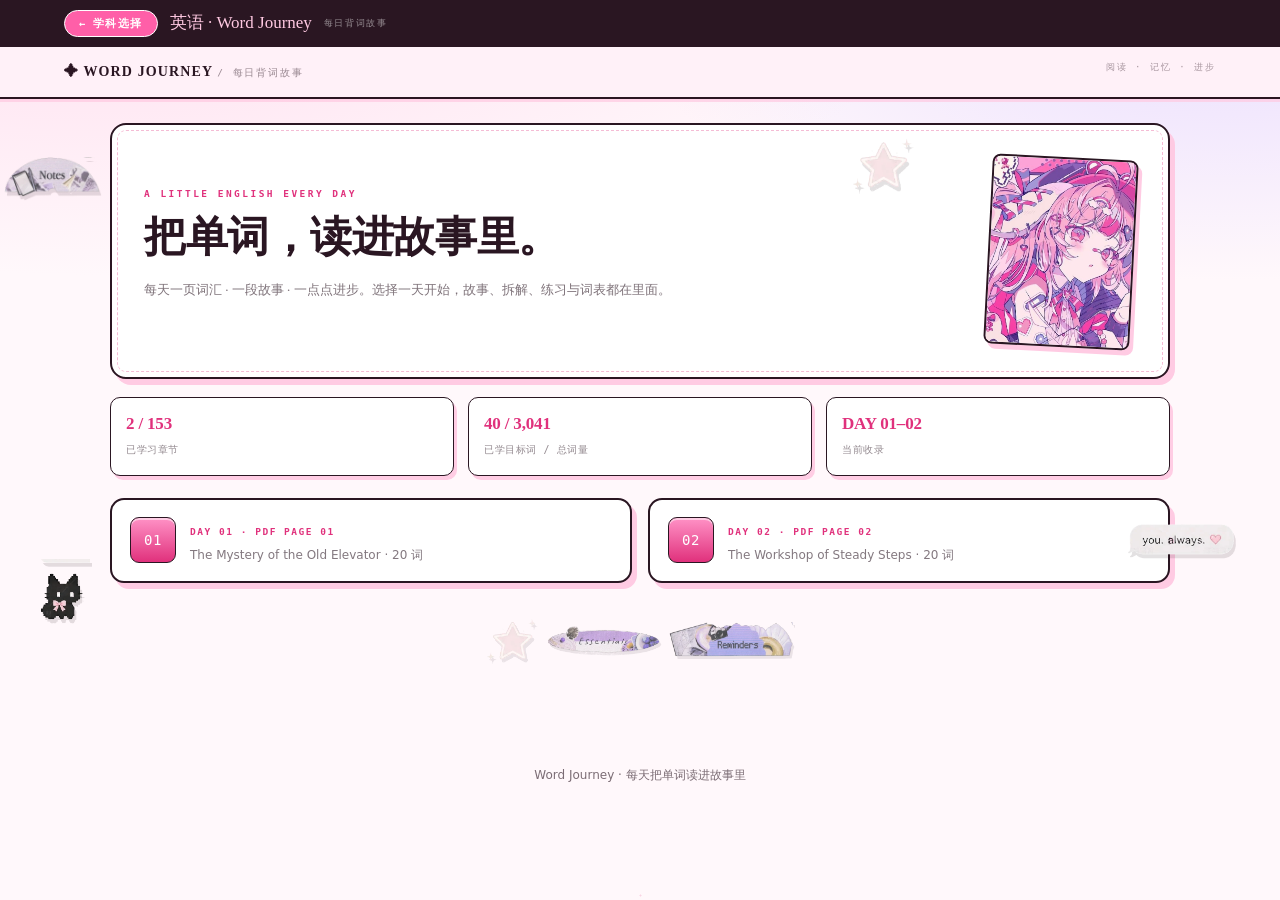
==== commit 5afbcfbc: "Cover: single-screen layout, zip-open intro page, new sticker assets; English page decoration" ====
--- a/subjects/english/index.html
+++ b/subjects/english/index.html
@@ -1,5 +1,5 @@
 <!DOCTYPE html>
-<html lang="zh-CN"><head><meta name="robots" content="noindex, nofollow"/><meta charset="utf-8"/><meta content="width=device-width, initial-scale=1" name="viewport"/>
+<html lang="zh-CN"><head><meta name="robots" content="noindex, nofollow"/><link rel="icon" href="../../favicon.ico"/><meta charset="utf-8"/><meta content="width=device-width, initial-scale=1" name="viewport"/>
 <title>Word Journey · 每日背词故事</title>
 <style>
 :root{--paper:#fff8fb;--card:#fff8fb;--ink:#2a1622;--muted:#7a6472;--sage:#ffe4f0;--green:#e0317c;--line:#f0dbe6;--gold:#ff8fc4}
@@ -680,6 +680,109 @@
   #site-return a{font-size:12.5px;padding:5px 12px}
   #site-return .name{font-size:13px}
 }
+
+/* ============================================================
+   v3 美化：大标题字重 + 素材贴纸装饰
+   ============================================================ */
+#view-home .app-main, #view-app .app-main { position: relative; }
+
+/* 标题：杂志感粗黑 + 紧字距 */
+#view-home .hero h1 {
+  font-family: "Noto Sans SC", "PingFang SC", "Hiragino Sans GB", "Microsoft YaHei", "Source Han Sans SC", sans-serif !important;
+  font-weight: 900 !important;
+  letter-spacing: -.6px;
+  line-height: 1.16;
+}
+#view-home .hero .eyebrow {
+  font-family: "Space Mono", ui-monospace, monospace;
+  font-size: 10px;
+  letter-spacing: .38em;
+  text-transform: uppercase;
+}
+#view-home .hero p {
+  font-family: Georgia, "Songti SC", "SimSun", serif;
+  line-height: 1.85;
+}
+#view-home .stat b {
+  font-family: "Bodoni Moda", Georgia, serif !important;
+  font-weight: 700;
+  letter-spacing: -.01em;
+}
+#view-home .stat small {
+  font-family: "Space Mono", ui-monospace, monospace;
+  font-size: 10px;
+  letter-spacing: .06em;
+}
+
+/* 角落贴纸 */
+#view-home .ew {
+  position: absolute;
+  z-index: 4;
+  pointer-events: none;
+  filter: drop-shadow(2px 4px 0 rgba(42, 22, 34, .13));
+  animation: ewFloat 6.5s ease-in-out infinite;
+}
+#view-home .ew--star { --r: 9deg; width: 62px; right: 24%; top: 2px; }
+#view-home .ew--notes { --r: -8deg; width: 96px; left: -86px; top: 58px; animation-duration: 7.8s; animation-delay: .7s; }
+#view-home .ew--bubble { --r: 5deg; width: 118px; right: -56px; top: 424px; animation-duration: 8.2s; animation-delay: .3s; }
+#view-home .ew--cat { --r: -6deg; width: 58px; left: -58px; bottom: 118px; animation-duration: 5.9s; animation-delay: 1.1s; }
+
+
+/* 底部留白处的小贴纸簇 */
+#view-home .ew-free {
+  display: flex;
+  align-items: center;
+  justify-content: center;
+  gap: 9px;
+  margin: 26px 0 0;
+  opacity: .92;
+}
+#view-home .ew-free img {
+  filter: drop-shadow(2px 3px 0 rgba(42, 22, 34, .1));
+  animation: ewFloat 7s ease-in-out infinite;
+}
+#view-home .ew-free .f1 { width: 52px; --r: 8deg; }
+#view-home .ew-free .f2 { width: 112px; --r: -6deg; animation-delay: .5s; }
+#view-home .ew-free .f3 { width: 124px; --r: 4deg; animation-delay: 1s; }
+
+@keyframes ewFloat {
+  0%, 100% { transform: translateY(0) rotate(var(--r, 0deg)); }
+  50% { transform: translateY(-7px) rotate(var(--r, 0deg)); }
+}
+
+/* 精读页：标题旁的小星星 */
+#view-app .panel .head { position: relative; }
+#view-app .ew--mini {
+  position: absolute;
+  right: 6px;
+  top: -6px;
+  width: 40px;
+  pointer-events: none;
+  opacity: .9;
+  animation: ewFloat 7s ease-in-out infinite;
+  --r: 8deg;
+}
+
+/* 精读页：标签栏右侧的小星星，纯装饰 */
+#view-app .seg { position: relative; }
+#view-app .seg::after {
+  content: "";
+  position: absolute;
+  left: calc(100% + 20px);
+  top: 50%;
+  width: 44px;
+  height: 44px;
+  transform: translateY(-50%) rotate(8deg);
+  background: url("../../assets/art/new/chatStar.webp") center / contain no-repeat;
+  opacity: .9;
+  pointer-events: none;
+}
+
+@media (max-width: 900px) {
+  #view-home .ew--notes, #view-home .ew--cat, #view-home .ew--bubble { display: none; }
+  #view-home .ew--star { width: 46px; right: 18%; top: 2px; }
+  #view-app .seg::after { display: none; }
+}
 </style>
 <body>
 <div id="site-return">
@@ -702,16 +805,26 @@
         <p>每天一页词汇 · 一段故事 · 一点点进步。选择一天开始，故事、拆解、练习与词表都在里面。</p>
       </div>
       <img class="hero-mate" src="../../assets/art/portrait-english.jpg" alt="英语学科的代表形象">
+      <img class="ew ew--star" src="../../assets/art/new/chatStar.webp" alt="" aria-hidden="true">
     </section>
     <div class="stats">
       <div class="stat"><b>2 / 153</b><small>已学习章节</small></div>
       <div class="stat"><b>40 / 3,041</b><small>已学目标词 / 总词量</small></div>
       <div class="stat"><b>DAY 01–02</b><small>当前收录</small></div>
     </div>
+    <img class="ew ew--notes" src="../../assets/art/new/notes.webp" alt="" aria-hidden="true">
+    <img class="ew ew--bubble" src="../../assets/art/new/chatAlways.webp" alt="" aria-hidden="true">
+    <img class="ew ew--cat" src="../../assets/art/new/chatCat.webp" alt="" aria-hidden="true">
     <div class="home-btns">
       <button class="home-card day-card" data-day="0"><div class="ic"><b>01</b></div><div class="t">DAY 01 · PDF PAGE 01</div><div class="d">The Mystery of the Old Elevator · 20 词</div></button>
 <button class="home-card day-card" data-day="1"><div class="ic"><b>02</b></div><div class="t">DAY 02 · PDF PAGE 02</div><div class="d">The Workshop of Steady Steps · 20 词</div></button>
     </div>
+    <div class="ew-free" aria-hidden="true">
+      <img class="f1" src="../../assets/art/new/chatStar.webp" alt="">
+      <img class="f2" src="../../assets/art/new/essentials.webp" alt="">
+      <img class="f3" src="../../assets/art/new/reminders.webp" alt="">
+    </div>
+
   </div>
 </div>
 
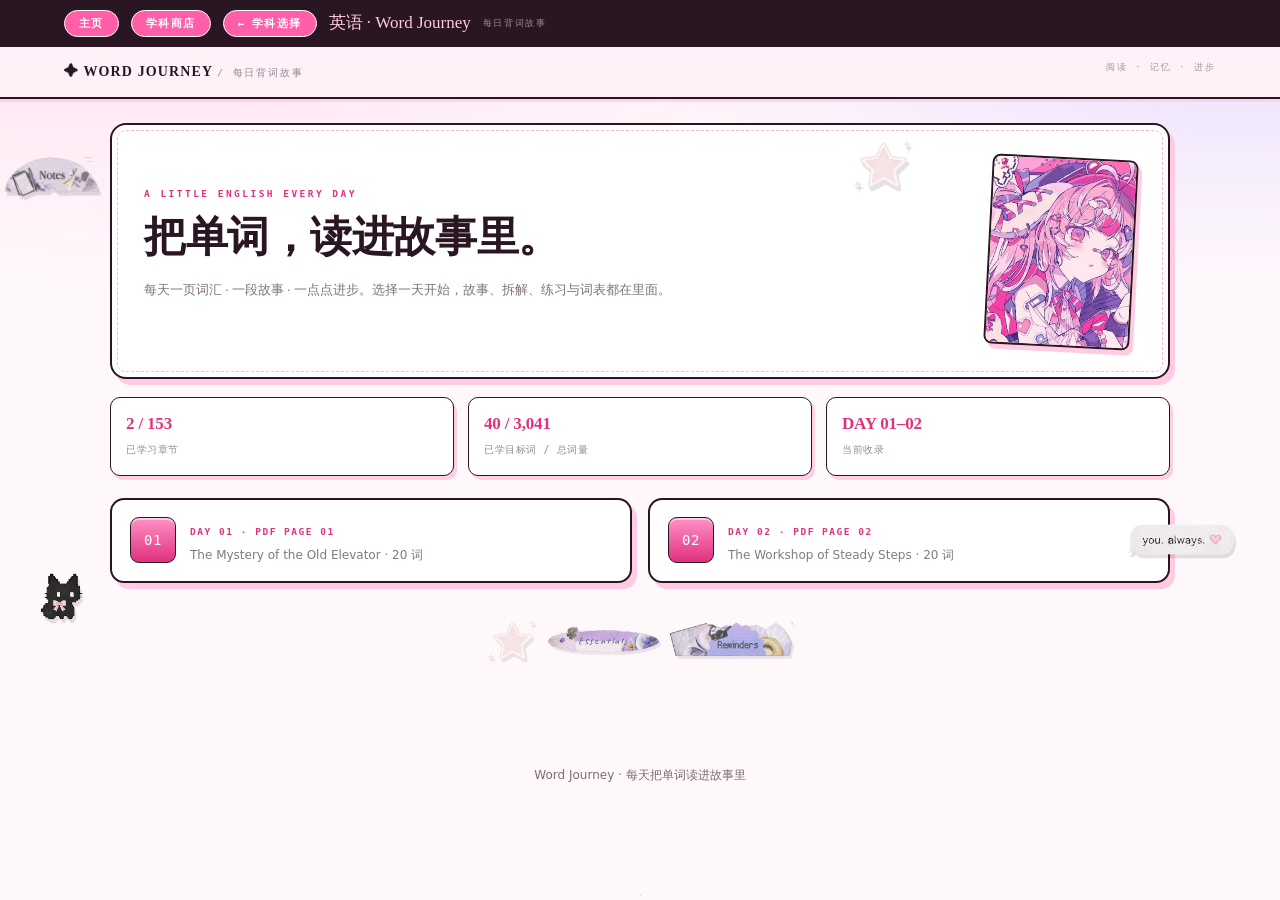
==== commit dc88f98f: "feat: 封面换成天空大字版，商店去掉入场动画并支持加购多份 - 新首页：正午天空 + 超窄黑体三行标题 + 漂浮云/眼睛/彩虹（视差、入场、滚动显现） - 删掉纸艺旧页与商店拉链入场（会卡） - " ====
--- a/subjects/english/index.html
+++ b/subjects/english/index.html
@@ -786,6 +786,8 @@
 </style>
 <body>
 <div id="site-return">
+  <a href="../../index.html">主页</a>
+  <a href="../../shop.html">学科商店</a>
   <a href="../../subjects.html"><span aria-hidden="true">&larr;</span> 学科选择</a>
   <span class="name">英语 · Word Journey</span>
   <span class="note">每日背词故事</span>
